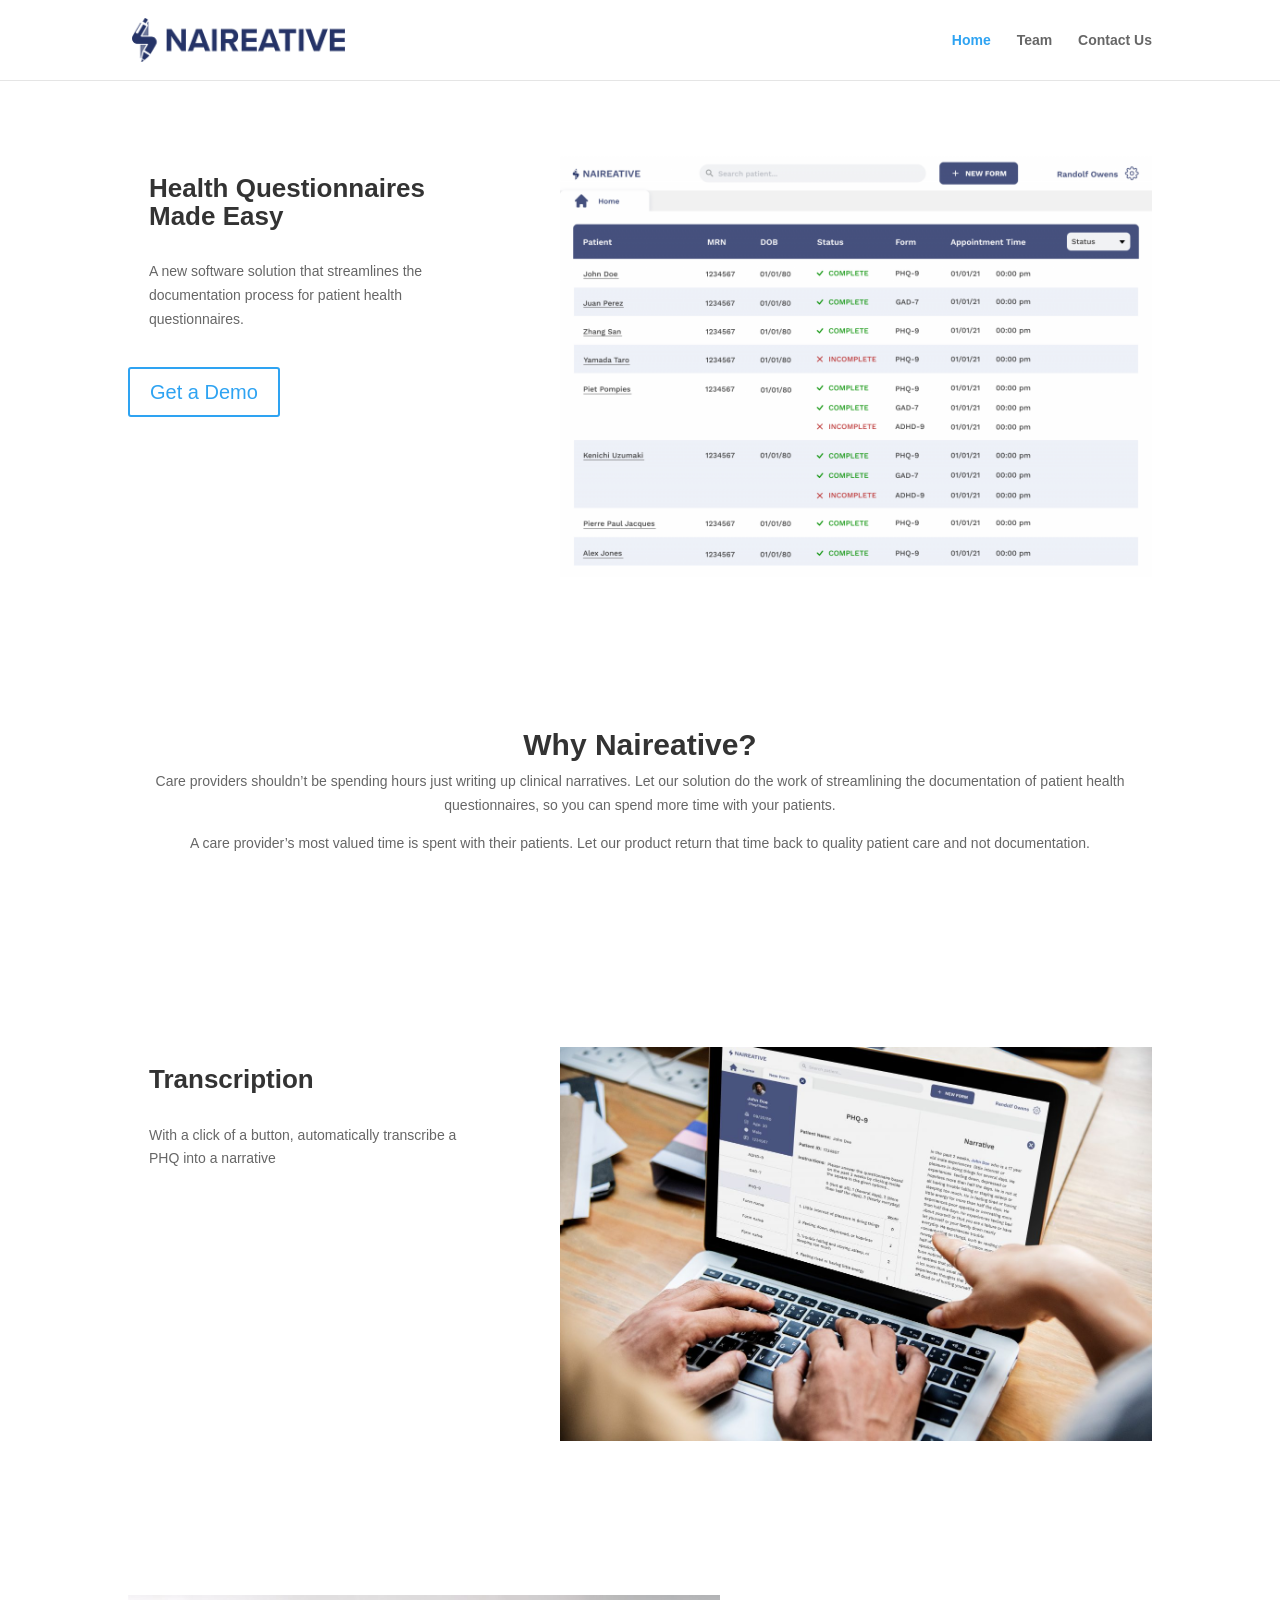
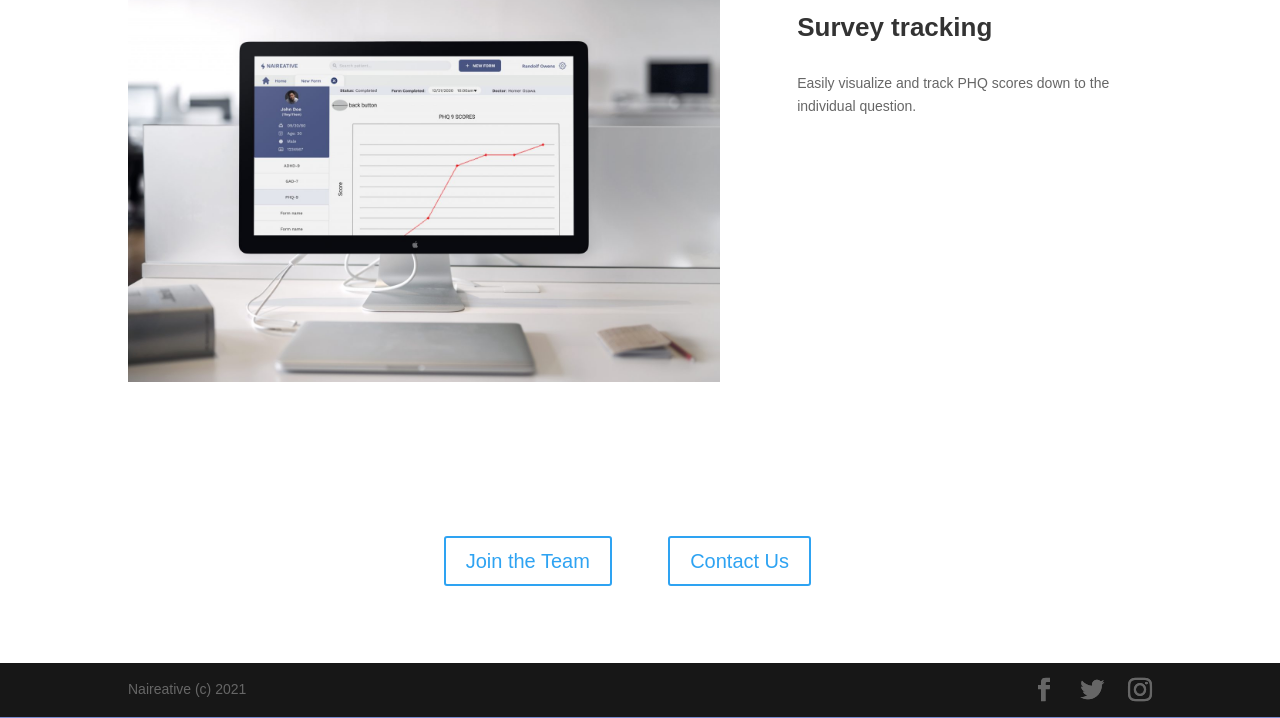
==== index.html @ 1a4b3211 "Font" ====
<!DOCTYPE html>
<html lang="en-US">
<head>
	<meta charset="UTF-8">
<meta http-equiv="X-UA-Compatible" content="IE=edge">
	<link rel="pingback" href="https://naireative.github.io/xmlrpc.php">

	<script type="text/javascript">
		document.documentElement.className = 'js';
	</script>

	<script>var et_site_url='https://naireative.github.io';var et_post_id='44';function et_core_page_resource_fallback(a,b){"undefined"===typeof b&&(b=a.sheet.cssRules&&0===a.sheet.cssRules.length);b&&(a.onerror=null,a.onload=null,a.href?a.href=et_site_url+"/?et_core_page_resource="+a.id+et_post_id:a.src&&(a.src=et_site_url+"/?et_core_page_resource="+a.id+et_post_id))}
</script><title>Naireative |</title>
<style id="et-divi-userfonts">@font-face { font-family: "Work Sans Bold"; font-display: swap;  src: url("https://naireative.github.io/wp-content/uploads/et-fonts/WorkSans-Bold.ttf") format("truetype"); }@font-face { font-family: "Work Sans Regular"; font-display: swap;  src: url("https://naireative.github.io/wp-content/uploads/et-fonts/WorkSans-Regular.ttf") format("truetype"); }@font-face { font-family: "Work Sans Semibold"; font-display: swap;  src: url("https://naireative.github.io/wp-content/uploads/et-fonts/WorkSans-SemiBold.ttf") format("truetype"); }</style>
<meta name="robots" content="max-image-preview:large">
<link rel="dns-prefetch" href="//fonts.googleapis.com">
<link rel="dns-prefetch" href="//s.w.org">
<link rel="alternate" type="application/rss+xml" title="Naireative &raquo; Feed" href="https://naireative.github.io/feed/">
<link rel="alternate" type="application/rss+xml" title="Naireative &raquo; Comments Feed" href="https://naireative.github.io/comments/feed/">
		<script type="text/javascript">
			window._wpemojiSettings = {"baseUrl":"https:\/\/s.w.org\/images\/core\/emoji\/13.0.1\/72x72\/","ext":".png","svgUrl":"https:\/\/s.w.org\/images\/core\/emoji\/13.0.1\/svg\/","svgExt":".svg","source":{"concatemoji":"https:\/\/naireative.github.io\/wp-includes\/js\/wp-emoji-release.min.js?ver=5.7.1"}};
			!function(e,a,t){var n,r,o,i=a.createElement("canvas"),p=i.getContext&&i.getContext("2d");function s(e,t){var a=String.fromCharCode;p.clearRect(0,0,i.width,i.height),p.fillText(a.apply(this,e),0,0);e=i.toDataURL();return p.clearRect(0,0,i.width,i.height),p.fillText(a.apply(this,t),0,0),e===i.toDataURL()}function c(e){var t=a.createElement("script");t.src=e,t.defer=t.type="text/javascript",a.getElementsByTagName("head")[0].appendChild(t)}for(o=Array("flag","emoji"),t.supports={everything:!0,everythingExceptFlag:!0},r=0;r<o.length;r++)t.supports[o[r]]=function(e){if(!p||!p.fillText)return!1;switch(p.textBaseline="top",p.font="600 32px Arial",e){case"flag":return s([127987,65039,8205,9895,65039],[127987,65039,8203,9895,65039])?!1:!s([55356,56826,55356,56819],[55356,56826,8203,55356,56819])&&!s([55356,57332,56128,56423,56128,56418,56128,56421,56128,56430,56128,56423,56128,56447],[55356,57332,8203,56128,56423,8203,56128,56418,8203,56128,56421,8203,56128,56430,8203,56128,56423,8203,56128,56447]);case"emoji":return!s([55357,56424,8205,55356,57212],[55357,56424,8203,55356,57212])}return!1}(o[r]),t.supports.everything=t.supports.everything&&t.supports[o[r]],"flag"!==o[r]&&(t.supports.everythingExceptFlag=t.supports.everythingExceptFlag&&t.supports[o[r]]);t.supports.everythingExceptFlag=t.supports.everythingExceptFlag&&!t.supports.flag,t.DOMReady=!1,t.readyCallback=function(){t.DOMReady=!0},t.supports.everything||(n=function(){t.readyCallback()},a.addEventListener?(a.addEventListener("DOMContentLoaded",n,!1),e.addEventListener("load",n,!1)):(e.attachEvent("onload",n),a.attachEvent("onreadystatechange",function(){"complete"===a.readyState&&t.readyCallback()})),(n=t.source||{}).concatemoji?c(n.concatemoji):n.wpemoji&&n.twemoji&&(c(n.twemoji),c(n.wpemoji)))}(window,document,window._wpemojiSettings);
		</script>
		<meta content="Divi v.4.9.4" name="generator">
<style type="text/css">img.wp-smiley,
img.emoji {
	display: inline !important;
	border: none !important;
	box-shadow: none !important;
	height: 1em !important;
	width: 1em !important;
	margin: 0 .07em !important;
	vertical-align: -0.1em !important;
	background: none !important;
	padding: 0 !important;
}</style>
	<link rel="stylesheet" id="wp-block-library-css" href="https://naireative.github.io/wp-content/plugins/gutenberg/build/block-library/style.css?ver=10.4.1" type="text/css" media="all">
<link rel="stylesheet" id="divi-style-css" href="https://naireative.github.io/wp-content/themes/Divi/style.css?ver=4.9.4" type="text/css" media="all">
<link rel="stylesheet" id="et-builder-googlefonts-cached-css" href="http://fonts.googleapis.com/css?family=Work+Sans:100,200,300,regular,500,600,700,800,900,100italic,200italic,300italic,italic,500italic,600italic,700italic,800italic,900italic&#038;subset=latin,latin-ext&#038;display=swap" type="text/css" media="all">
<link rel="stylesheet" id="dashicons-css" href="https://naireative.github.io/wp-includes/css/dashicons.min.css?ver=5.7.1" type="text/css" media="all">
<script type="text/javascript" src="https://naireative.github.io/wp-includes/js/jquery/jquery.min.js?ver=3.5.1" id="jquery-core-js"></script>
<script type="text/javascript" src="https://naireative.github.io/wp-includes/js/jquery/jquery-migrate.min.js?ver=3.3.2" id="jquery-migrate-js"></script>
<link rel="https://api.w.org/" href="https://naireative.github.io/wp-json/">
<link rel="alternate" type="application/json" href="https://naireative.github.io/wp-json/wp/v2/pages/44">
<link rel="EditURI" type="application/rsd+xml" title="RSD" href="https://naireative.github.io/xmlrpc.php?rsd">
<link rel="wlwmanifest" type="application/wlwmanifest+xml" href="https://naireative.github.io/wp-includes/wlwmanifest.xml"> 
<meta name="generator" content="WordPress 5.7.1">
<link rel="canonical" href="https://naireative.github.io/">
<link rel="shortlink" href="https://naireative.github.io/">
<link rel="alternate" type="application/json+oembed" href="https://naireative.github.io/wp-json/oembed/1.0/embed?url=https%3A%2F%2Fnaireative.github.io%2F">
<link rel="alternate" type="text/xml+oembed" href="https://naireative.github.io/wp-json/oembed/1.0/embed?url=https%3A%2F%2Fnaireative.github.io%2F&#038;format=xml">
<meta name="viewport" content="width=device-width, initial-scale=1.0, maximum-scale=1.0, user-scalable=0">
<link rel="preload" href="https://naireative.github.io/wp-content/themes/Divi/core/admin/fonts/modules.ttf" as="font" crossorigin="anonymous">
<style type="text/css" id="custom-background-css">body.custom-background { background-color: #7b8bcf; }</style>
	<link rel="icon" href="https://naireative.github.io/wp-content/uploads/2021/04/cropped-Naireative-Website-Icon-32x32.png" sizes="32x32">
<link rel="icon" href="https://naireative.github.io/wp-content/uploads/2021/04/cropped-Naireative-Website-Icon-192x192.png" sizes="192x192">
<link rel="apple-touch-icon" href="https://naireative.github.io/wp-content/uploads/2021/04/cropped-Naireative-Website-Icon-180x180.png">
<meta name="msapplication-TileImage" content="https://naireative.github.io/wp-content/uploads/2021/04/cropped-Naireative-Website-Icon-270x270.png">
<link rel="stylesheet" id="et-core-unified-44-cached-inline-styles" href="https://naireative.github.io/wp-content/et-cache/44/et-core-unified-44-1618532295245.min.css" onerror="et_core_page_resource_fallback(this, true)" onload="et_core_page_resource_fallback(this)">
</head>
<body class="home page-template-default page page-id-44 custom-background et_button_no_icon et_pb_button_helper_class et_fixed_nav et_show_nav et_primary_nav_dropdown_animation_fade et_secondary_nav_dropdown_animation_fade et_header_style_left et_pb_footer_columns1 et_cover_background et_pb_gutter et_pb_gutters3 et_pb_pagebuilder_layout et_smooth_scroll et_no_sidebar et_divi_theme et-db et_minified_js et_minified_css">
	<div id="page-container">

	
	
			<header id="main-header" data-height-onload="66">
			<div class="container clearfix et_menu_container">
							<div class="logo_container">
					<span class="logo_helper"></span>
					<a href="https://naireative.github.io/">
						<img src="https://naireative.github.io/wp-content/uploads/2021/04/Naireative-Logo-Website-3.png" alt="Naireative" id="logo" data-height-percentage="36">
					</a>
				</div>
							<div id="et-top-navigation" data-height="66" data-fixed-height="40">
											<nav id="top-menu-nav">
						<ul id="top-menu" class="nav">
<li id="menu-item-23" class="menu-item menu-item-type-custom menu-item-object-custom current-menu-item current_page_item menu-item-home menu-item-23"><a href="https://naireative.github.io/" aria-current="page">Home</a></li>
<li id="menu-item-75" class="menu-item menu-item-type-post_type menu-item-object-page menu-item-75"><a href="https://naireative.github.io/team/">Team</a></li>
<li id="menu-item-26" class="menu-item menu-item-type-post_type menu-item-object-page menu-item-26"><a href="https://naireative.github.io/contact/">Contact Us</a></li>
</ul>						</nav>
					
					
					
					
					<div id="et_mobile_nav_menu">
				<div class="mobile_nav closed">
					<span class="select_page">Select Page</span>
					<span class="mobile_menu_bar mobile_menu_bar_toggle"></span>
				</div>
			</div>				</div> <!-- #et-top-navigation -->
			</div> <!-- .container -->
			<div class="et_search_outer">
				<div class="container et_search_form_container">
					<form role="search" method="get" class="et-search-form" action="https://naireative.github.io/">
					<input type="search" class="et-search-field" placeholder="Search &hellip;" value="" name="s" title="Search for:">					</form>
					<span class="et_close_search_field"></span>
				</div>
			</div>
		</header> <!-- #main-header -->
			<div id="et-main-area">
	
<div id="main-content">


			
				<article id="post-44" class="post-44 page type-page status-publish hentry">

				
					<div class="entry-content">
					<div id="et-boc" class="et-boc">
			
		<div class="et-l et-l--post">
			<div class="et_builder_inner_content et_pb_gutters3">
		<div class="et_pb_section et_pb_section_0 et_section_regular section_has_divider et_pb_top_divider">
				<div class="et_pb_top_inside_divider et-no-transition"></div>
				
				
				
					<div class="et_pb_row et_pb_row_0 et_pb_equal_columns">
				<div class="et_pb_column et_pb_column_2_5 et_pb_column_0  et_pb_css_mix_blend_mode_passthrough">
				
				
				<div class="et_pb_module et_pb_text et_pb_text_0  et_pb_text_align_left et_pb_bg_layout_light">
				
				
				<div class="et_pb_text_inner">
<div class="wp-block-group alignwide has-background" style="background-color: #ffffff;">
<div class="wp-block-group">
<p><strong style="font-size: 26px; color: #333333;">Health Questionnaires Made Easy</strong><strong style="font-size: 26px; color: #333333;"></strong></p>
<p><strong style="font-size: 26px; color: #333333;"></strong></p>
<p>A new software solution that streamlines the documentation process for patient health questionnaires.</p>
</div>
</div>
<p><!-- /wp:cover --></p>
</div>
			</div> <!-- .et_pb_text --><div class="et_pb_button_module_wrapper et_pb_button_0_wrapper  et_pb_module ">
				<a class="et_pb_button et_pb_button_0 et_pb_bg_layout_light">Get a Demo</a>
			</div>
			</div> <!-- .et_pb_column --><div class="et_pb_column et_pb_column_3_5 et_pb_column_1  et_pb_css_mix_blend_mode_passthrough et-last-child">
				
				
				<div class="et_pb_module et_pb_image et_pb_image_0">
				
				
				<span class="et_pb_image_wrap "><img loading="lazy" src="https://naireative.github.io/wp-content/uploads/2021/04/1.png" alt="" title="1" height="auto" width="auto" srcset="https://naireative.github.io/wp-content/uploads/2021/04/1.png 1440w, https://naireative.github.io/wp-content/uploads/2021/04/1-1280x910.png 1280w, https://naireative.github.io/wp-content/uploads/2021/04/1-980x697.png 980w, https://naireative.github.io/wp-content/uploads/2021/04/1-480x341.png 480w" sizes="(min-width: 0px) and (max-width: 480px) 480px, (min-width: 481px) and (max-width: 980px) 980px, (min-width: 981px) and (max-width: 1280px) 1280px, (min-width: 1281px) 1440px, 100vw" class="wp-image-80"></span>
			</div>
			</div> <!-- .et_pb_column -->
				
				
			</div> <!-- .et_pb_row -->
				
				
			</div> <!-- .et_pb_section --><div class="et_pb_section et_pb_section_1 et_section_regular">
				
				
				
				
					<div class="et_pb_row et_pb_row_1">
				<div class="et_pb_column et_pb_column_4_4 et_pb_column_2  et_pb_css_mix_blend_mode_passthrough et-last-child">
				
				
				<div class="et_pb_module et_pb_text et_pb_text_1  et_pb_text_align_left et_pb_bg_layout_light">
				
				
				<div class="et_pb_text_inner">
<h1 style="text-align: center;"><strong>Why Naireative?</strong></h1>
<p style="text-align: center;">Care providers shouldn’t be spending hours just writing up clinical narratives. Let our solution do the work of streamlining the documentation of patient health questionnaires, so you can spend more time with your patients.</p>
<p style="text-align: center;">A care provider’s most valued time is spent with their patients. Let our product return that time back to quality patient care and not documentation.</p>
<p style="text-align: center;"> </p>
</div>
			</div> <!-- .et_pb_text -->
			</div> <!-- .et_pb_column -->
				
				
			</div> <!-- .et_pb_row -->
				
				
			</div> <!-- .et_pb_section --><div class="et_pb_section et_pb_section_2 et_section_regular section_has_divider et_pb_top_divider">
				<div class="et_pb_top_inside_divider et-no-transition"></div>
				
				
				
					<div class="et_pb_row et_pb_row_2 et_pb_equal_columns">
				<div class="et_pb_column et_pb_column_2_5 et_pb_column_3  et_pb_css_mix_blend_mode_passthrough">
				
				
				<div class="et_pb_module et_pb_text et_pb_text_2  et_pb_text_align_left et_pb_bg_layout_light">
				
				
				<div class="et_pb_text_inner">
<div class="wp-block-group alignwide has-background" style="background-color: #ffffff;">
<div class="wp-block-group">
<p><strong style="font-size: 26px; color: #333333;">Transcription</strong></p>
<p><strong style="font-size: 26px; color: #333333;"></strong></p>
<p><!--(figmeta)eyJmaWxlS2V5IjoiOTFUNTVVUjFoUldjeDVwWFl6SnM1eSIsInBhc3RlSUQiOi0xLCJkYXRhVHlwZSI6InNjZW5lIn0K(/figmeta)--><!--(figma)ZmlnLWtpd2kEAAAATiIAALV7e5gkyVFfZnX3PHZ2996nkxBCCCGEEHC3d7o7CSFUU109XTvdXXVV1TO7h1Crprtmpm57upuuntmdQwghyzKWhRCSELIQssCyEQKDAPGyBQgZA7ZBPC0wTyGEjTHGNrYxxrx+v8x69c4eH/+w37edkZGRkZGREZGRmTVvk904TaODODydxULcdtl1eoMgNP1Q4F/PbdoDq232tuwAVdkPbL9SNxS13WsCrgXOVs/sAKoH4dWODaChgEFgk9eKolWcB8G24w18u+Oa7Lnac0OndXUQtN1+pznoe1u+2WT/tQwcNN0e6+t53bdbvh20gToXWHbPHgDttQeP9W3/KpAbVaRvex0izzedVgvlBavj2L1wsOljdMsMKNtF80aSYjpXAAsSS3M4hFqA8m2zOXB7ioVQlV3fCSmN7E1HsXcYpTHILDSFNmcDoq67o0C5m0xGyeTAPx6Tpuf2Hrd9Fw3Cbap2ctB6vxuNNlCi6Vr9LuQDKC2zt2MGgIwt3+17AGot3+ySrr7puh3b7A1cz/[base64]/q+xbNk1/2+aIRrffCR1tXzWqGprc7Ptsqltuxy1qjQ7HVX1WAtiKgtTioEfTbW7ZqK/pLnl1HVbkd0zyPhe4rXCgeKC20Tb9ZlFTdm37tl6BC/[base64]/PKomExgRdsV+LKrsl4ZmCMTKW1wDLVBOotcGwOdI9GVlHUK8FiPr0Wm+PkYIIOBTMBL3dUUJZuP8xAQxNb0QzD5/PDVNRqy8KbDdP33V1lQpxETVftx/pOBzETbghkPTOTAZc702Du3gUqE+7yNKFsXYRhJdqmvWOTh8yHNjan03EcTdxZnKu/3u9p88dE0C1AhAAsg/[base64]/MpvPFzcZaw16AcIhMILNIkSN2naYaX+aItp0ruhOdTo8XW/NkpJnUtf1WFFsKaGhzrpV9vGixiOcTNIHK8ZQpIr6pOCfVsh0vpn6cJk+CdaEiJY7STCGHLCDY/+k4DuJsUlC9H7hZ9AhtkyssLViHXmukLEhQehajbS20u57rmypdqedsoKVFXKjoTBAGKPMQiqGj4TW9PoWwbYSvx6E2JYHE7oHdWMGaWtklyM+oTetKE1nTYwgxz2gbT0lbaLpm9kPmNJgFul8+ThfJ/imqT9nTMy17AJfVOVVNdQu01lUkAhI5VOA8bg9CF86v5r2EgJFgUZyuh2QENbaAhhFxAkOHv2sNNnK9wE9sH+syYDqLuuz7SivcC1DWrI6rco26w6lHFRbn3d4A1q/IhNkCm0HodG2EQNRl10U+PFDzNDSsG2ro1ebuDbiuG7Ahkayhayp/WQGVh3nREPPoudb0TXrPOtq27at5t3Oo7rg689oI59EkTUoZn4HQjHQnHCCSIUhn27xoOgEsaMcGKFtImlEayN6QPbd8t8h4ahVUHtHqFZyOXY0KpgheK14/[base64]/IAP8YefmoRfup6x0PnG6jJU/wYPlCgLhHX8VM7xE9dcQoW0xk6DAmLHSFnU+1lIDC60WKe3BBy5ej++1GXR/c/[base64]/lmtny2b7e7Kn4cK7X71KkDZzyTJTnsQlxSheaurzY1uVtOEmwvN00Vd54h6XLO31LlXcFun63v6POoffQMVHeG+yq65OnWcEuy/uwOMQ/3bK6lPsZgd7cP63tqAuSZ2Z77Ke7fo/yPYtKQfkZ2HK4lM9uhuqA8pmtjsl5PKe75XPP/KwAtobyuUhEOf5nt5BQoXxeW5ef09bjPj/U9c99TJcv8HT5eUyuUb6w09pk/fNdT5Vf4Ieq/EJP97/f2+5RTw90ED5QXkJJOR/0ww7rD6Fk/UXmpr+D8mFzc4f1R1BS7kd3NJ8X70AglC/Z7Oxyfb4IJeleipJ0X2xutzmPl1mX1aHhS6yWcoSXW56qm1bfJ90mdl/WLQQ3ls2W5m+3cLpE2UJ5CeUWygdRtjEsx3NQkv/ltp4PRtuiPJ22e5l2g6RK5UM9B3s7Svey98ijKL3L3qPk89hl78X3o/Qve/c/hDLoXO6yX9hxLdL3sdFwXXa6dpMH8F2UlONKd7tL/NVeR+U6j/f62yHKL0WCQrlegTJA+WU7UDjKV3pBSPwAJfGv8rd91iPfa7Pc8/ubXPdhgCQN5SjUcsRhT6XF+1gmrt/BDq4mUB7u6PZkR8/7iZ1tZS/XdvzQRzlGeQnlURAg8goxQcn6FOWDKGcoH0L55ShfhHKO8mGUKcpHUC5QUk/HKF+M8iQIELOFuI6S/G6gJL9TlOT3JEry+wqU5PdqlOT3lSjJ7zUoye+rUJLfa2UQXCLDr5bWjpLwdQTI8u8RIM/XEyDTv0+AXN9AgGz/AQHy/RoCZPwPCZDzGwEoUf8RAXJ+EwFy/loC5PxmAuT8dQTI+S0EyPnrCZDzWwmQ89sIkPPbASiZv4EAOb+DADl/IwFyficBcv7HBMj5XQTI+ZsIkPO7CZDzNxMg5/cAeJCc/wkBcn4vAXL+FgLk/K0EyPmfEiDn9xEg539GgJz/OQFy/jYC5Px+AA+R87cTIOcPECDn7yBAzt9JgJz/BQFy/i4C5PzdBMj5gwTI+XsIkPP3AngROX8fAXL+EAFy/n4C5PwDBMj5BwmQ8w8RIOcfJkDO/5IAOf8rAuT8YQAPk/OPECDnHyVAzj9GgJw/QoCcf5wAOX+UADn/awLk/BMEyPnfECDnnwTwCDn/FAFy/mkC5PxvCZDzvyNAzv+eADn/DAFy/lkC5PwxAuT8cwTI+ecBPErOv0CAnH+RADn/EgFy/mUC5PwfCJDzxwmQ868QIOdfJUDO/5EAOf8aABWifp0AOf8GAXL+TQLk/FsEyPm3CZDzJwiQ8+8QIOdPEiDn3yVAzp+SN981ILVaYLsWl4TMUyyDOWU3ms2Y5Ehjfz49Ylq2mOLX2BxP94SUe6eLOBU1qS85hFHDHf8h6xNmZMi/RtEiUrSryL6SMc6MFpNGc/QETr9Cri04NtK59DAaTa+nAI3D5OAQR+pDpHdIGEfxIkrGgOoxRE6ZSyBxPMGRO8YlBeCVRXykLq900+pJsodT35Dwmrqo1cNmTzfCOPd3O+QQidE8wtzWxfrenDwnGBm1c0oYYdyh9Hy7kEMqAtmzMWUiuWCeXTtJ0mQPSZUUdRTZ/fpF0UiRcKfiFXIFvCfp/[base64]/lIkxg+dEYg43UiLkgZxeasQvXmJiGpDJTEUoZnB7tTccZ+1RVMG6ISKDgnElKBgbOl3SzgG7QwmzgqlBszjYPi4ahFkrOgEMmgbMQnGArnjA4YJ56LDmtcpZNnP1O6JlHxwvKqxxSUxrLlKhkBmcE0CkmrQT14/0YB2Yo1VjfT8bxNnwLfpCqRjUjI+vZjhCNce6lCjyImImdIqGR9Tx2N8YJwtf8lHMLp8HxHs/LeyAjQpxI2sFsOoH56IFWjyf7Y94QT0BT5biWpP28KYazi3UttZX370YprEJPtTbMsZqrnB3vjZP0EMw4LqUNp2EcHXVK6TiIcfMgNQd7GE3MxaSpu2DBWRu1aVYnK3c/uA5JofWMmIuFCLwkwrL2b81359LfirO6egkqC5J30az1wxzcWO0Fd1MShFe1F+zvp/EChl2bR6PkmBtHvdwUGiiKTWElnc3jaASK1ZC7gvJNZ7I/hR0pvh0hR8faEEFkeAjvUzY045NkmL9I5JdSPLWoxxFp4RypTtaGwuGeivcZqNd0Rz/fJWDtWWfL2h2oTEXeNAiCGytIT2GfmcdCakzRGUHvyX6CKAEDRS/N8/3Y+VzoChHXy8JNSAZ48YUk6u5B4LYwv1qUhIsWg7X8grGGyzTMI6esZ9WCuJEhcnq8AfX66sS2mgmwiXh+MGdsdsrLboxSzJp34QPcN+PGATeBuBLMHvvkGQZ6DkVPnEid5iB/XT5LbsKgEENpTYaxV6AVlw9ClSXKyg2nFyFBUTpUVLjRN3dwIaLufATuTrPncRnsqlsYgyU/MVEEeO1Ul6j6dcJG1jNfBEh24IypMNbS4/19XOnBSVXOoAa4X+D6Dyavs8eFqKUnB/[base64]/yUHXFBMAU8UA122zb8o+10mgO3hSdMNuPKEW8R+uMcac6HxZgR3oEnB+bkAIpCgo5QV6kaCZ6s5n4eFWs6unaQHKHv8TyBPHKUpLNxdKpscAOHD11VJgdpvfHxQZLtybWZqkBv6KZPPOhwTU/LU21+PI6OJ8ND3aE+U0jd4QgpPRwBIJxArSbAWpI243GMpBt2VremEJdpQzfiuQGrk69t9gjI0IXCyOJTFq4A1fOI1Ch42JPRjJk15I4zkIkGhAmxceZrg9h6pAf7eRh60RkAfGrssResoUKu/[base64]/[base64]/HNRQlUaR4nOqCE3zpfSR7GS/J55f1nTzK2jbPbg27lo+N4d105epyXIre70UL8gruu2VsTqPpLhplp+XwbplgPg7Qm6gPoeCTYkXihfehNKEr9L+HuRJ4w9I+fnLKE0XcWRThaAUPigeFV+wjNFke9i2pzqdS3FPLL+wUtcUQ30/wEngUl/cX1Z1+yjl7oIdclU8kIG6IS7DiJVldZduQmnCfS7QVjw9ihfzU1xEywerCE1zoJcoR5LqoWWUpjuE/2ffIL1MJEVFNz6h6lkEgRdfq9Y1yVihvGjEjAgkR9W6JplwZ0TgV/cQ07yi22apSpaoHbxuiC8vq7p9vs87iC4CcTNJVbhHYE7PIDXxYq4XatpC3JICd6BFVROc6IXfhIRaqXl/UF9XglvAItgpBxab4oZCXsbdIr+HaorTVKelSsoyk32XFE8mqcZ6+raAbMH1KwAVHapXEq8e6csW3cIJ8/z9lVXyHZ0RY/9/DT0mewS3kNZNJx0eqThBjPFVS60Q/8biOEL+WVK8Vl1vZiSY83AeM1jg8qJK9dVVqjZsAV6EaFEleV2VxJ1jjRH0JJ7HKuhgjH0+Hj0ez6doen21qZd9XqA/bdjHI9rZxsy6xCFuJs+2trCFUHTxBN7bKs0I8qkY47a0gvPyfHKClziaHabwYSnfKBH7sksJZnLwxBAPczOc9NX9QIANsUxi31Q2lGajfBHu+bUSARDpTDRmGoHZvjm/UcPurBdRMfm67AqsGUP1yYwjY1XfInnViDQS2+501on3sXplfgBf+volAp/R9CaKt5YUm9PFYnp0Cy5vu5nmVozeXhKVLQmzjBkSQ6QamNw33EwTYvNZJnkHtUUXwwxT2CIiToSdgP71jVLbNuxXX23Bf6E7ZfnvlnikBGm2Kuqq6H0S75UlLsQCiA48rUQ1yyukb5JxVHxa1QM/6Bnnv/IbJw/PmEMldHA0nS54mYdu75XJ5BBmxQeDcaBjMZbrPTk6UAGzbPjWvCGEj5Xob8vRtgovZcP7iwa1dZUN3543cN8o0R/I0RV5WvyoiWKg/YdlkhZN0Ok3o64bc8y3yJSQ0sNHJN5lVXXZ7n5MHuf3lFBDNSi9T+KUiEXJfXAPz7joCU26+qB0BfdlMPAsLH1HtqQBx6gs509IvN9WmspA+VGJB90kXY6R3yVjpTcq1Uxxo0IA+O8GZTDdRyIEqTJWQH8Q6N500p+NsGVnLL4nExMmB/sYKmq0Ch9PwsMSh90AU/g+iTsjGOJhMh5BrGZygtDAy74PVYzLQ8CL5yd4hiJfDPH9ZDTBKqJRqbeNVKJE8WvUDfGDtH8dLbJrxg9IXDOliklxG/GTEpmDihwQC31DkIvLeGwuhw+ToxhpBWz0w1XKboQK/iuP+hGJSt5ScYYflaMYG9ZE1XF+wYIhSUGHj1Su53Tuhp1B/ri8pdFtFqQwvI/KKLsN+WmJx2yoa3nv6qgkaCezjAYsYIKpHigJ1Ow+JPHiPT1RkuRxWTV8p4Q6sgbeayzAOCfAWv1U3laK45SThulAoDMUZnlJ+b0Sr+hqT8hk28Bj+gL21cfqdpakXsXrur5K4Yzwwi5/Bk/KB4h2I3fihi39vVgq5vJnC/z+/lLDxyorGBxOj8ej4AibialeOGmnPydTJhQ6vXg5bkNUtTxYZHkTFvEXdBOEUyl72fCLumFXPa21xC/pqs61Uf9lpQ5EFXUTFuJdf6adDavLq4SP53UVcH4FFpyFY5Jv4K0/SS08teOtP6OLRzuZgjbw7q8VxIUqLqA+JuWvgw3Eh13Og+MZfTkLUwxNJvdLRl4mEL+hxc3SLDgkJ9USv1kySDMOT8Hgt2Tx9Cj+RIrfltfi03CeHBzAg/+3FJ+A/AFdfwuWMAP975QeWTGcVPyBlJ+UJ1O4qH2C2XuHeBqnfn4X1oLL3v5TRMhPafm9OVZ0flrI/3tLaLW8Dp7iU6SM/0k3ZTOuNL1c/OesiYEo6wqx+UXr7+uWbNV9tbbr4r8sYfVmDvQfSJo60zXm1ZsxJoDog5iJieJ18b/qXmoUNXwQj/eR2/5hlpR0oMoUXiH/GwkzzXnYxmF6pzu8gESiR+V/Qso/kvSdDnJDtfSflOK/4+XzzMPiO6T4H9wAbvrjwPPif3KdGTG5qcEzYM3ij0ucjWADzP8qMRAu29t+TWJ9C7zqjaQPx/z/U2LRX+P+RI9OJ888Y13838Iz0BmXzO+R8k9L4wAOnjY58HAfsID04v8tk+N57b1S/plEq0r47MnxUQsHMugdNin+v4QPwzOsZXf681I2CwaOXUDxT+Gm8i/yMHqL99Z3SvGXZVcqsLjA/FUp/ko6t5ACrzUdXlVKyPuUq4j7z1mGhHj6fjkVG9LgGMW6GniZTxeIEA0h947HMKUQKoIp866bqZ5a6k58Eo9Boh71e8fqO2g8XGhOEz0RwxgDVL1/H/ett+htbJYD4IXNb9q+vnHt98qKdHpNPI8BwkvVoKO/y6x1cta4GO+Y6k84RNYnp5EFlxxTvjYqJep4gBnrS1wIBR3/[base64]/hjW0obQeqszDP0BjjrHYk2NnSS+zm0SljuMJidRypwdBzykPym/15khxR1DZSegg64MVW/G1CWvrGu605bmVld/wkhW+q8YXyCkbldMO9OhWhPo0qigsY3odeWnQo/fzNEaJ8NrQvIrlFVIozSO/oFaGy/XsDQmmD3osxS5WDQj1MpAjqXNRUj1cQOgbAR5OF2ks+kiqxrp9WiWwfmqFZ11KGpMdS2j+psYzHKTcUp/zdrqWbdNRM4ZrhkXzggnedGArlM4LLJixDfo0tiD4wa4aYn5NIfhstFT8ToD4bYw6/KMKoyW6+9mxuXbeBkPaEUSZ38VLD303lM7Oc7gGGFlCv9Tg70ej7yT+HpRMc7I2KSMNUD5bIDBXJK0rSmdSS++ftMUMKlRIdwbDESbJQE8vm3Buvk1u4PXeiW2uen6GpSW2+06oa4Yy12349N97nXwwZni8kZMADo/gAC8jTAWiDjpIjqaoZK95WZZGLrsLc8qV6yDveUGjM1IFX1hSng01WPrEyPsABdUi1ypWiDxNRDgLDqAHnA98iZoVDPNhEjFmw1ZqwpZVxaOI0XpKw3wWHQxIb7HGnKB2EQH3mFs78aLCMLAKPNdHufRaDyGLYGkjziHzhBAGPcs/eFUQYzFMbLwVRtmt1F1ROGDWEfZBv1exYc/RVQ+Uu79Z3gaTHOnRWK4Nt3DQCeYj1iV66OYYaeneZ7DssMSlBOnyGLkhp5/7rgp0hOJ975lN8Nx0pAXMNQc0m6Ii0qhOU1maLC625bw3i1cDd1DcfsiJ8nZN6kxeM8dM9TKFU3FWwx557Ci7bca4q6TJT2/3cDrWzTZxTGXhn1PgOkhR8L72GPHMa7H8SycbQ69LCDhWgsHLJgTEZZajbRgZ8i9MbTXSuIxD4E0NKyOpaKnH+tJgEgviA7c0CU0ujmfRqMh5s8RIS3oMFn0HS73fTdMLp+NcR/[base64]/MpoGPBiJ9xryXoXy4wrqaXv5UqXiPYa8r5ns71uHx9yL1yuCwnWkjmF47h/pzzp6aMZKwDPVlqhGr2s4U3FD15xUGT10A7FWhuSemuqqENMIDyEwURhiFZtJwhlD/e0EbjIfHp5iCLk2O4tbp6i5so36BNLkwqJVWy7MAdJmM8LzGsIZq5schlT1vwZLEwAAzVl7mE1l23/Wema2GTPjTM6NMQ6FnMPMXs8icuhVUX0lpYxDqDGKkU52GGOERL0iqXilKKSSyszeGIfKqUlKKp2FIoRKXlff73evtcfq+vzzXtf7x9d15f7Zv+dwn577uZ/FsmylVUKCpZStEqzEHmOGjh89PC9fhaykR5VSyaqKqqaUpWScaqQS7MR+OSOGp7e9MCKVAv+JqGxxQnXidpGdO3bE/+cPE7iQLQtlcKE+efnDx+bl5KZfn5f7YHr3nLz7c8apkPrPl51tQcFXkn5O5toWlExLvGVU/sj0nPShuaOG3pM+5i7AIePz88fktUzPGZ8/ZnRO/qihObnYNX9sTt64oWNHDRmOIf16908flZc/BjAvZ+xYDLp/OOysEFcpZZpSA6cqNdjTrchSnUS9IqVqpalKomPNKUpNqjMZv9YlVU/VVw3shupSlQ7FmqimUNXG7+Q0/4DTLdVMNS9Uao592S1jxt6TfiNUUjcMHzE+N2es4i/8oVX8h8ut/55tCXGDErVVoEZaU3IPDbWnqb2N9KhWRbUSpizIK60whbQK1VXWFDXJFKw7NRcj7sjS+H1jYETdUEeFNQavnfrl2c52oSrbrwvsv43oGOqjQn1gfnwnJB6ISVg80i7pqLIsMIffDTJWaOJ1Q6og+cgcDTJ2aOKASquUpe2pamXDIKNDkSePhZWVAKb+wCCTEJpYv/UgZSWC2ftQkEkMRUq3N/LmnF4dZEL+nBCYlR8GmQqhyA3vNFRWBRj7hh1kkkITqw3oQnsK1R1Vg0yyb08ITMO/aV3RXy0JzJ+dg0xKKLL32gzqVqgybgwyqb5uyWAiQ4NMWijSoX17ZVUE8/mjQaZSaOKCvCe91bbNCTKV/dUSwWQsCTJVyr1TqNoVB5mq/pwUMLN3BJlqoUjTUDdlpYJ56UiQqR6K5B3KZkynqaU6yNTwY0qmSWqQqekzyWDa1woytXxL08DMzwwyl/h5UAnMuPZBprYfhQQwH3cJMnV8exLteK7Hmbq+D1KRiSo1yNQrt6dATZoSZOqXa12gTuwJMg18rSsjq5IaB5mGocji44eowVQ1PRJkLvU1sMEkvRlk0v19LDBdvwgyjXxLmb0bTweZDD/fGO1wzSDT2N+HeZ3bJshk+nlNprYbZJr4TBUws/oGmaahSPO2SfR1oaoxLMg0831tg5k0Lsg09+2pCmZRUZC5LDSxdPsST+tZC4PM5b7WaWBK3goyLfw8qAYm/+Mg0zIU+XVPGr1TqLYcDTKtfO9URYaU6SBzha+BBWZRWpBp7fs6Bcy/qweZNv5ZqA7m79FuG4rMym1G70xT3/3N1+187ySCqdIlyLT3LeWc2j2DTAd/Tg3km1eH40zHUORo/87Kqok8eL9GkLkyFPl89wRl1QLT+7Yg0ykU+fJshPtMVbWXBpnO/[base64]/urP5THPX7rnulAeuGzLHVJg8z7EnxL428ovdooIr4JL9V7jjRs517PFPDfB+2b0z1wMfZWS7WE/Zm7Y38kDKPu3uyfjC2Euv/s30XFfdteeUnvFAg4E/GKE2n1nuqRHXR22Ccs3aJpnxT9V29fRa+x2Cf129zkleWd/V1KtJqJFL+fzxZt4P1IojXj3Zzpvy3j86uVyDUqfsayzg1i4djIzYseRqwymUsgYBF+UI2YVTuC3XoFTWT03bUj3X9oGyP7g/5kCWg3LKRZ+orL6dPpC/2ATJK7809tAqAy6Ab65PM5rgkv27nVFzR5vD51Y4uvNjk827DQsddAAi9Wu9lghol7TSLHzmGUe/9f4683CN1c4vj2wwOQfLHPvXPbvMZbdXdvQ1qaXmqsHDw/9e8boZU01n603blxgYUrJr5yyROmPNWAE5B/uZl57tka0X121tnu4+M7zhhbpm0t1hRyPO5odlzzpfZYbM26fOOzaB6Iy/hcuB2EWqHKAYu2JXg4GZHhCKthOo8wiq7yfPYb2/zfIcVg4WPrPf6BXb/mE+W3rCoOSB+dPoaT/PNYOesF06gFLXXP2egK4dvzJX3oER95ScNlvTTyCAlrvhhc+Nfv54BffdhlsR2gpuyr6lxibAvsp+6MiPVMcDSByjCSy10Xz30F5z3ZAyowc9UWpe6/UtJr8skvklYEy1AqTCZwYhyTHhrz80WWt7m9GHio2m8q+PXW4oa64uMmINdvEMheSrak2CsqjUVYOXGU3AcM0pfcuMG/mR0SPuekk2uc+ZIVIPz75TwJV3ZEHRT6hGTbDbzT9rJ8BBa4wNfRyuo+EZZ9P2byWjOrQ/ZTRCKx5CZEXqB4+8JODFe6PmtmHnjC77/WNTudWvZtGWb8yN73xl9CM1fjErtu0wlKPmrjI2wYmXtznCZH7xoLNoi3IpcVYSBdznVHTtFkUOYpzsYstsDdXcqwYfLP589+8w82CxbnPgBwGm4j6DoxXWd67/AMsfC+9YstVwrj7a/x1Tr/WBMNMcORvWdABTdFbuCJGaDiBAlYJcmi3HGyDM87JrZ19HU5mbvl/mUCIHjPzAaVlr33foR/109xTYPwVRu9707fSYsek3pLkHGBFlLcirhoOWaDTB1I3bnTS7hcEJcsSdc0rHOzw9lPqb6x8X0LXj84jNPEe/+dxrcOcb2HS9+fSBI47Ed9zIqlhwq3nxXsfbp+e6cQYFcLw5ff4mo6fM645trjHcBje/[base64]/[base64]/lx4Y4trxvdSRYH69fSoqgEVYvAd34mQcND+WgaV/p26s6NLhlDRTfqARHCEx4hQGjWtIFLkojeculBISAsZIRmDKfz/OYhUrosZ1KKDqgC6ozJjMvL5oonOEKMAp51fcByOeEamrF2wU0LLoU29Ej5lHZQqlrEHARTlCduEUbss1KNUvyDzWe/rdJmA07Om1br0AQOHLG65fSA8IhUOEvscHYKQV4xgP4FZw5dI+8XJTl7EeN7Ktq/dk3IYsCrvITZEoxC8K4MWx4YUsV0+6u8RMr9XFHVNtMzx7pWuzEO9Y0sTlbYJjfJn7UcazIlHLCgXAB7h8Mtlf3Wq+PNvQpURVduPqe5YRqNNIrVsqrZJY6/DXTwjgAigDYSl9uA7Q07SEXOvYLBeY5+UvpAfK87ccDK3ymZHjiY9RPJEoT38YjXZU4s4QUCKmuwQ8f/yQlyGre1m8mFD7k10J0E9Nq7q4P3BjV/VymYBpt/lMkpfLuEhcJuas3EPYDZm6a+dOsSJulrLYuUIJR6ODE5Cy73seGUcKHvpKJNVZ2IXlCbAKmqMfEKltRl9++4dMJjh2hUjcqoUCuna8w3yViRG0N81+FSq2RSc20fuB90O91oPM2Ru/5yVTKNvG9ZAei6WJ6un4BcqyhtwJa5aM0+f3hlmjWbw0XY/rxKHcmt7G2ARwvmszMOWAvTGyoqV587njzq97rpWQ4cobI5u2KHpapKY7CW4bVmyueOM5RxyGQu8waMxQDaUNfUzJ2moTyDZoIBGGC0DZr489TErZ//P9Qd7UjmbrhQIa7vzYJtoV1nQOQEncYjGfeYNpXgJBuvHc8myhLvrEyz2lX7ynJB/t1Z8XEogRovz/1WLyqErwGWfKZm2nX6T2qyMwH7UdQTjjSLwIqhd0NRyhkcuIQhGLLVcMyw/ovErYKGH/qJ4QuxQtyqkoex+UlZiNGDE/ojoLfRQWiY4+dM6BilHd7/[base64]/tbezgJR93V15wyyuez1K7wlU2ptlJ73s3kF4fG41lDDV2ATYUuE53PsCmBB7wWgCZsyMbl3daT/jrdDv8U6sUbiILxepF21JFzC0Sm23/+P7jMZz0OWz8PC5ZCiw3qD+J4jNlDwv6CoSvG3YQkJ6QPYj4H4sUbIfb3Eu32DgiyJ1NP8pAXysip9ndBssw5mu/+dFlLX2oun6G9KVxwnQte9c/xjrYxSX+3h0tekxduof3G9iOOUtcHPdHmPVosTLfKkAvGGdaT/3j/EqC2PjGDIzC+1qzOYPUC+qUdSQrzqGQumgn4pJxfvuoRoxsCKRaik4ljViP5Zl4G5LiMlrAyU/yjqHBaMoRCMJsuyJbkdJPnwuecp7/w7P/pqmuDZrYeVW7YzNxx/f5vaq+gtxysLGrpPwKe127bip6gPYHXdC3BsuP5l441ggOUk+DTCJ6EZKJNFrAth4o3F19ZdnYwiBhbfXFm8un3dSnT7f/bZ0Dz81fR21+IDRf0ZekXceXyyUOvHm2QJGH3oYp/8To+FSU9xnJ26nnri23vVCyHcjJR9lFwnhZziGy7fNlPONct9XABsqhDKseQmgyOB66YBX2NeOzauRdmpcw3JPgkFVXeNI/iDy+IwzW2T5ZUJNGHCWIPlQQsnp8gPLD68DxNlo5vmgJ65C9F7GybjG2GW/34iUHeZtxwrAryVUl/Ueb5Hn0CvNddj3yA9sGtC3OfSKPr/iJK7EEzgvmV7hQKZhdZsPXpF4NazyAFpSft1Cyf4Wex+SFzQdafM5zfe91Bj+wlciW0T4epHhcC5GiZp4iwCkrxf8hc/UgRHb0UDWMY2/QDQI+LjDhzYo9aLBw7kzKtCzZu+1Q/gEYXhelzihsO9lxso1y2aWxqAm90ATexKxrun9gNYUVf4TjNTsV+jmxiX0DqWah8hueGGh/AXtba4ANtwSWR4DRpYtOdT+T5p2HhNpyXC5iP+GVlkgUrNuEFB9jDZ69vxfzIi7fkSKnpNPE6izCS6/bVHywSU/8DJsMDABT+DJXq1mpCfP0zg3I43N5yeBPK55a6GmsAly9LnI3dhmvLT5lNDwLQ9AXX5N4K0jKcOujkmN7tZ2mYMYesYg3R2eNWRnWPN2p4fiLlOWqThfIkpPCGDPy5KMZ3JdNLTr+ckOd/0CY/O9TKCZeeyeGPjEm3cbeWJzbnwxVYS22s8CV0M3AYfPHYHjMlx87rPcR++uj4+xSfBPFRf1rwra3kSXMs3+2cgPT3ffgWlJ+NS51siUeq2fw0VxBK0JXMpF/1l7quQapc0GohzgzCsbTQOC7AMqYHMwgbJYrFhrcNGWCfix7DuxVj5XMIqUogsBleOIUXPTXJkyp7QmArdcpOxYDrgYirG3PJ/M/JGbCouSZOzl21LcciDUjG7pFwBUVkJBeoC5J9PLARjPLkgPyHRSBGomPuJlrU3CI6JXDNf8H3ju9YrtvfY7JPqVMXwW2InDmRljHUaORJHCq/H+WxLlqx4HrQSfaKfIHuypUbUczZYm3ucgcwxupJnO7Pl5fChh7+XeD8wM9k18aUsq/+vqWtB+AK9KF7f9E+hOWqAZ2SASvflxASh8rozo/W1dfB6vhT4mE/7GGg/XuMLlopSyCwFTlU9AqdH1WjdweZUxNOinHJzPc7ChYD0zRGyJ5n+MJ+StUV40qERRzVYduRtFEwlif1TeULi3o9SDUhYlwL99uCjAUZvb4kDE0E83Q5q2iT15rL6LF0tMV25VTbwc97ayaN7R/vgngakbZwigA0bcFXI1OjGE5zC0oIQ1BK+evAFxHYCaWJGfKmYYdgFcgxKdwGkBVE1G8CM/p1DKGh44zNvGlV04hdtyDUp1jbJgJuPJly++OxCwngAomy08pLJRer1+Ae0k88q1+dZjicHDeT/HYOb/Ag==(/figma)--><span>With a click of a button, automatically transcribe a PHQ into a narrative</span></p>
</div>
</div>
<p><!-- /wp:cover --></p>
</div>
			</div> <!-- .et_pb_text -->
			</div> <!-- .et_pb_column --><div class="et_pb_column et_pb_column_3_5 et_pb_column_4  et_pb_css_mix_blend_mode_passthrough et-last-child">
				
				
				<div class="et_pb_module et_pb_image et_pb_image_1">
				
				
				<span class="et_pb_image_wrap "><img loading="lazy" src="https://naireative.github.io/wp-content/uploads/2021/04/2.1-scaled.jpg" alt="" title="2.1" height="auto" width="auto" srcset="https://naireative.github.io/wp-content/uploads/2021/04/2.1-scaled.jpg 2560w, https://naireative.github.io/wp-content/uploads/2021/04/2.1-1280x853.jpg 1280w, https://naireative.github.io/wp-content/uploads/2021/04/2.1-980x653.jpg 980w, https://naireative.github.io/wp-content/uploads/2021/04/2.1-480x320.jpg 480w" sizes="(min-width: 0px) and (max-width: 480px) 480px, (min-width: 481px) and (max-width: 980px) 980px, (min-width: 981px) and (max-width: 1280px) 1280px, (min-width: 1281px) 2560px, 100vw" class="wp-image-82"></span>
			</div>
			</div> <!-- .et_pb_column -->
				
				
			</div> <!-- .et_pb_row -->
				
				
			</div> <!-- .et_pb_section --><div class="et_pb_section et_pb_section_3 et_section_regular section_has_divider et_pb_top_divider">
				<div class="et_pb_top_inside_divider et-no-transition"></div>
				
				
				
					<div class="et_pb_row et_pb_row_3 et_pb_equal_columns">
				<div class="et_pb_column et_pb_column_3_5 et_pb_column_5  et_pb_css_mix_blend_mode_passthrough">
				
				
				<div class="et_pb_module et_pb_image et_pb_image_2">
				
				
				<span class="et_pb_image_wrap "><img loading="lazy" src="https://naireative.github.io/wp-content/uploads/2021/04/3.1-scaled.jpg" alt="" title="3.1" height="auto" width="auto" srcset="https://naireative.github.io/wp-content/uploads/2021/04/3.1-scaled.jpg 2560w, https://naireative.github.io/wp-content/uploads/2021/04/3.1-300x197.jpg 300w, https://naireative.github.io/wp-content/uploads/2021/04/3.1-1024x671.jpg 1024w, https://naireative.github.io/wp-content/uploads/2021/04/3.1-768x503.jpg 768w, https://naireative.github.io/wp-content/uploads/2021/04/3.1-1536x1006.jpg 1536w, https://naireative.github.io/wp-content/uploads/2021/04/3.1-2048x1342.jpg 2048w" sizes="(max-width: 2560px) 100vw, 2560px" class="wp-image-84"></span>
			</div>
			</div> <!-- .et_pb_column --><div class="et_pb_column et_pb_column_2_5 et_pb_column_6  et_pb_css_mix_blend_mode_passthrough et-last-child">
				
				
				<div class="et_pb_module et_pb_text et_pb_text_3  et_pb_text_align_left et_pb_bg_layout_light">
				
				
				<div class="et_pb_text_inner">
<div class="wp-block-group alignwide has-background" style="background-color: #ffffff;">
<div class="wp-block-group">
<p><strong style="font-size: 26px; color: #333333;">Survey tracking</strong></p>
<p><strong style="font-size: 26px; color: #333333;"></strong></p>
<p><!--(figmeta)eyJmaWxlS2V5IjoiOTFUNTVVUjFoUldjeDVwWFl6SnM1eSIsInBhc3RlSUQiOi0xLCJkYXRhVHlwZSI6InNjZW5lIn0K(/figmeta)--><!--(figma)ZmlnLWtpd2kEAAAATiIAALV7e5gkyVFfZnX3PHZ2996nkxBCCCGEEHC3d7o7CSFUU109XTvdXXVV1TO7h1Crprtmpm57upuuntmdQwghyzKWhRCSELIQssCyEQKDAPGyBQgZA7ZBPC0wTyGEjTHGNrYxxrx+v8x69c4eH/+w37edkZGRkZGREZGRmTVvk904TaODODydxULcdtl1eoMgNP1Q4F/PbdoDq232tuwAVdkPbL9SNxS13WsCrgXOVs/sAKoH4dWODaChgEFgk9eKolWcB8G24w18u+Oa7Lnac0OndXUQtN1+pznoe1u+2WT/tQwcNN0e6+t53bdbvh20gToXWHbPHgDttQeP9W3/KpAbVaRvex0izzedVgvlBavj2L1wsOljdMsMKNtF80aSYjpXAAsSS3M4hFqA8m2zOXB7ioVQlV3fCSmN7E1HsXcYpTHILDSFNmcDoq67o0C5m0xGyeTAPx6Tpuf2Hrd9Fw3Cbap2ctB6vxuNNlCi6Vr9LuQDKC2zt2MGgIwt3+17AGot3+ySrr7puh3b7A1cz/[base64]/q+xbNk1/2+aIRrffCR1tXzWqGprc7Ptsqltuxy1qjQ7HVX1WAtiKgtTioEfTbW7ZqK/pLnl1HVbkd0zyPhe4rXCgeKC20Tb9ZlFTdm37tl6BC/[base64]/PKomExgRdsV+LKrsl4ZmCMTKW1wDLVBOotcGwOdI9GVlHUK8FiPr0Wm+PkYIIOBTMBL3dUUJZuP8xAQxNb0QzD5/PDVNRqy8KbDdP33V1lQpxETVftx/pOBzETbghkPTOTAZc702Du3gUqE+7yNKFsXYRhJdqmvWOTh8yHNjan03EcTdxZnKu/3u9p88dE0C1AhAAsg/[base64]/MpvPFzcZaw16AcIhMILNIkSN2naYaX+aItp0ruhOdTo8XW/NkpJnUtf1WFFsKaGhzrpV9vGixiOcTNIHK8ZQpIr6pOCfVsh0vpn6cJk+CdaEiJY7STCGHLCDY/+k4DuJsUlC9H7hZ9AhtkyssLViHXmukLEhQehajbS20u57rmypdqedsoKVFXKjoTBAGKPMQiqGj4TW9PoWwbYSvx6E2JYHE7oHdWMGaWtklyM+oTetKE1nTYwgxz2gbT0lbaLpm9kPmNJgFul8+ThfJ/imqT9nTMy17AJfVOVVNdQu01lUkAhI5VOA8bg9CF86v5r2EgJFgUZyuh2QENbaAhhFxAkOHv2sNNnK9wE9sH+syYDqLuuz7SivcC1DWrI6rco26w6lHFRbn3d4A1q/IhNkCm0HodG2EQNRl10U+PFDzNDSsG2ro1ebuDbiuG7Ahkayhayp/WQGVh3nREPPoudb0TXrPOtq27at5t3Oo7rg689oI59EkTUoZn4HQjHQnHCCSIUhn27xoOgEsaMcGKFtImlEayN6QPbd8t8h4ahVUHtHqFZyOXY0KpgheK14/[base64]/IAP8YefmoRfup6x0PnG6jJU/wYPlCgLhHX8VM7xE9dcQoW0xk6DAmLHSFnU+1lIDC60WKe3BBy5ej++1GXR/c/[base64]/lmtny2b7e7Kn4cK7X71KkDZzyTJTnsQlxSheaurzY1uVtOEmwvN00Vd54h6XLO31LlXcFun63v6POoffQMVHeG+yq65OnWcEuy/uwOMQ/3bK6lPsZgd7cP63tqAuSZ2Z77Ke7fo/yPYtKQfkZ2HK4lM9uhuqA8pmtjsl5PKe75XPP/KwAtobyuUhEOf5nt5BQoXxeW5ef09bjPj/U9c99TJcv8HT5eUyuUb6w09pk/fNdT5Vf4Ieq/EJP97/f2+5RTw90ED5QXkJJOR/0ww7rD6Fk/UXmpr+D8mFzc4f1R1BS7kd3NJ8X70AglC/Z7Oxyfb4IJeleipJ0X2xutzmPl1mX1aHhS6yWcoSXW56qm1bfJ90mdl/WLQQ3ls2W5m+3cLpE2UJ5CeUWygdRtjEsx3NQkv/ltp4PRtuiPJ22e5l2g6RK5UM9B3s7Svey98ijKL3L3qPk89hl78X3o/Qve/c/hDLoXO6yX9hxLdL3sdFwXXa6dpMH8F2UlONKd7tL/NVeR+U6j/f62yHKL0WCQrlegTJA+WU7UDjKV3pBSPwAJfGv8rd91iPfa7Pc8/ubXPdhgCQN5SjUcsRhT6XF+1gmrt/BDq4mUB7u6PZkR8/7iZ1tZS/XdvzQRzlGeQnlURAg8goxQcn6FOWDKGcoH0L55ShfhHKO8mGUKcpHUC5QUk/HKF+M8iQIELOFuI6S/G6gJL9TlOT3JEry+wqU5PdqlOT3lSjJ7zUoye+rUJLfa2UQXCLDr5bWjpLwdQTI8u8RIM/XEyDTv0+AXN9AgGz/AQHy/RoCZPwPCZDzGwEoUf8RAXJ+EwFy/loC5PxmAuT8dQTI+S0EyPnrCZDzWwmQ89sIkPPbASiZv4EAOb+DADl/IwFyficBcv7HBMj5XQTI+ZsIkPO7CZDzNxMg5/cAeJCc/wkBcn4vAXL+FgLk/K0EyPmfEiDn9xEg539GgJz/OQFy/jYC5Px+AA+R87cTIOcPECDn7yBAzt9JgJz/BQFy/i4C5PzdBMj5gwTI+XsIkPP3AngROX8fAXL+EAFy/n4C5PwDBMj5BwmQ8w8RIOcfJkDO/5IAOf8rAuT8YQAPk/OPECDnHyVAzj9GgJw/QoCcf5wAOX+UADn/awLk/BMEyPnfECDnnwTwCDn/FAFy/mkC5PxvCZDzvyNAzv+eADn/DAFy/lkC5PwxAuT8cwTI+ecBPErOv0CAnH+RADn/EgFy/mUC5PwfCJDzxwmQ868QIOdfJUDO/5EAOf8aABWifp0AOf8GAXL+TQLk/FsEyPm3CZDzJwiQ8+8QIOdPEiDn3yVAzp+SN981ILVaYLsWl4TMUyyDOWU3ms2Y5Ehjfz49Ylq2mOLX2BxP94SUe6eLOBU1qS85hFHDHf8h6xNmZMi/RtEiUrSryL6SMc6MFpNGc/QETr9Cri04NtK59DAaTa+nAI3D5OAQR+pDpHdIGEfxIkrGgOoxRE6ZSyBxPMGRO8YlBeCVRXykLq900+pJsodT35Dwmrqo1cNmTzfCOPd3O+QQidE8wtzWxfrenDwnGBm1c0oYYdyh9Hy7kEMqAtmzMWUiuWCeXTtJ0mQPSZUUdRTZ/fpF0UiRcKfiFXIFvCfp/[base64]/lIkxg+dEYg43UiLkgZxeasQvXmJiGpDJTEUoZnB7tTccZ+1RVMG6ISKDgnElKBgbOl3SzgG7QwmzgqlBszjYPi4ahFkrOgEMmgbMQnGArnjA4YJ56LDmtcpZNnP1O6JlHxwvKqxxSUxrLlKhkBmcE0CkmrQT14/0YB2Yo1VjfT8bxNnwLfpCqRjUjI+vZjhCNce6lCjyImImdIqGR9Tx2N8YJwtf8lHMLp8HxHs/LeyAjQpxI2sFsOoH56IFWjyf7Y94QT0BT5biWpP28KYazi3UttZX370YprEJPtTbMsZqrnB3vjZP0EMw4LqUNp2EcHXVK6TiIcfMgNQd7GE3MxaSpu2DBWRu1aVYnK3c/uA5JofWMmIuFCLwkwrL2b81359LfirO6egkqC5J30az1wxzcWO0Fd1MShFe1F+zvp/EChl2bR6PkmBtHvdwUGiiKTWElnc3jaASK1ZC7gvJNZ7I/hR0pvh0hR8faEEFkeAjvUzY045NkmL9I5JdSPLWoxxFp4RypTtaGwuGeivcZqNd0Rz/fJWDtWWfL2h2oTEXeNAiCGytIT2GfmcdCakzRGUHvyX6CKAEDRS/N8/3Y+VzoChHXy8JNSAZ48YUk6u5B4LYwv1qUhIsWg7X8grGGyzTMI6esZ9WCuJEhcnq8AfX66sS2mgmwiXh+MGdsdsrLboxSzJp34QPcN+PGATeBuBLMHvvkGQZ6DkVPnEid5iB/XT5LbsKgEENpTYaxV6AVlw9ClSXKyg2nFyFBUTpUVLjRN3dwIaLufATuTrPncRnsqlsYgyU/MVEEeO1Ul6j6dcJG1jNfBEh24IypMNbS4/19XOnBSVXOoAa4X+D6Dyavs8eFqKUnB/[base64]/yUHXFBMAU8UA122zb8o+10mgO3hSdMNuPKEW8R+uMcac6HxZgR3oEnB+bkAIpCgo5QV6kaCZ6s5n4eFWs6unaQHKHv8TyBPHKUpLNxdKpscAOHD11VJgdpvfHxQZLtybWZqkBv6KZPPOhwTU/LU21+PI6OJ8ND3aE+U0jd4QgpPRwBIJxArSbAWpI243GMpBt2VremEJdpQzfiuQGrk69t9gjI0IXCyOJTFq4A1fOI1Ch42JPRjJk15I4zkIkGhAmxceZrg9h6pAf7eRh60RkAfGrssResoUKu/[base64]/[base64]/HNRQlUaR4nOqCE3zpfSR7GS/J55f1nTzK2jbPbg27lo+N4d105epyXIre70UL8gruu2VsTqPpLhplp+XwbplgPg7Qm6gPoeCTYkXihfehNKEr9L+HuRJ4w9I+fnLKE0XcWRThaAUPigeFV+wjNFke9i2pzqdS3FPLL+wUtcUQ30/wEngUl/cX1Z1+yjl7oIdclU8kIG6IS7DiJVldZduQmnCfS7QVjw9ihfzU1xEywerCE1zoJcoR5LqoWWUpjuE/2ffIL1MJEVFNz6h6lkEgRdfq9Y1yVihvGjEjAgkR9W6JplwZ0TgV/cQ07yi22apSpaoHbxuiC8vq7p9vs87iC4CcTNJVbhHYE7PIDXxYq4XatpC3JICd6BFVROc6IXfhIRaqXl/UF9XglvAItgpBxab4oZCXsbdIr+HaorTVKelSsoyk32XFE8mqcZ6+raAbMH1KwAVHapXEq8e6csW3cIJ8/z9lVXyHZ0RY/9/DT0mewS3kNZNJx0eqThBjPFVS60Q/8biOEL+WVK8Vl1vZiSY83AeM1jg8qJK9dVVqjZsAV6EaFEleV2VxJ1jjRH0JJ7HKuhgjH0+Hj0ez6doen21qZd9XqA/bdjHI9rZxsy6xCFuJs+2trCFUHTxBN7bKs0I8qkY47a0gvPyfHKClziaHabwYSnfKBH7sksJZnLwxBAPczOc9NX9QIANsUxi31Q2lGajfBHu+bUSARDpTDRmGoHZvjm/UcPurBdRMfm67AqsGUP1yYwjY1XfInnViDQS2+501on3sXplfgBf+volAp/R9CaKt5YUm9PFYnp0Cy5vu5nmVozeXhKVLQmzjBkSQ6QamNw33EwTYvNZJnkHtUUXwwxT2CIiToSdgP71jVLbNuxXX23Bf6E7ZfnvlnikBGm2Kuqq6H0S75UlLsQCiA48rUQ1yyukb5JxVHxa1QM/6Bnnv/IbJw/PmEMldHA0nS54mYdu75XJ5BBmxQeDcaBjMZbrPTk6UAGzbPjWvCGEj5Xob8vRtgovZcP7iwa1dZUN3543cN8o0R/I0RV5WvyoiWKg/YdlkhZN0Ok3o64bc8y3yJSQ0sNHJN5lVXXZ7n5MHuf3lFBDNSi9T+KUiEXJfXAPz7joCU26+qB0BfdlMPAsLH1HtqQBx6gs509IvN9WmspA+VGJB90kXY6R3yVjpTcq1Uxxo0IA+O8GZTDdRyIEqTJWQH8Q6N500p+NsGVnLL4nExMmB/sYKmq0Ch9PwsMSh90AU/g+iTsjGOJhMh5BrGZygtDAy74PVYzLQ8CL5yd4hiJfDPH9ZDTBKqJRqbeNVKJE8WvUDfGDtH8dLbJrxg9IXDOliklxG/GTEpmDihwQC31DkIvLeGwuhw+ToxhpBWz0w1XKboQK/iuP+hGJSt5ScYYflaMYG9ZE1XF+wYIhSUGHj1Su53Tuhp1B/ri8pdFtFqQwvI/KKLsN+WmJx2yoa3nv6qgkaCezjAYsYIKpHigJ1Ow+JPHiPT1RkuRxWTV8p4Q6sgbeayzAOCfAWv1U3laK45SThulAoDMUZnlJ+b0Sr+hqT8hk28Bj+gL21cfqdpakXsXrur5K4Yzwwi5/Bk/KB4h2I3fihi39vVgq5vJnC/z+/lLDxyorGBxOj8ej4AibialeOGmnPydTJhQ6vXg5bkNUtTxYZHkTFvEXdBOEUyl72fCLumFXPa21xC/pqs61Uf9lpQ5EFXUTFuJdf6adDavLq4SP53UVcH4FFpyFY5Jv4K0/SS08teOtP6OLRzuZgjbw7q8VxIUqLqA+JuWvgw3Eh13Og+MZfTkLUwxNJvdLRl4mEL+hxc3SLDgkJ9USv1kySDMOT8Hgt2Tx9Cj+RIrfltfi03CeHBzAg/+3FJ+A/AFdfwuWMAP975QeWTGcVPyBlJ+UJ1O4qH2C2XuHeBqnfn4X1oLL3v5TRMhPafm9OVZ0flrI/3tLaLW8Dp7iU6SM/0k3ZTOuNL1c/OesiYEo6wqx+UXr7+uWbNV9tbbr4r8sYfVmDvQfSJo60zXm1ZsxJoDog5iJieJ18b/qXmoUNXwQj/eR2/5hlpR0oMoUXiH/GwkzzXnYxmF6pzu8gESiR+V/Qso/kvSdDnJDtfSflOK/4+XzzMPiO6T4H9wAbvrjwPPif3KdGTG5qcEzYM3ij0ucjWADzP8qMRAu29t+TWJ9C7zqjaQPx/z/U2LRX+P+RI9OJ888Y13838Iz0BmXzO+R8k9L4wAOnjY58HAfsID04v8tk+N57b1S/plEq0r47MnxUQsHMugdNin+v4QPwzOsZXf681I2CwaOXUDxT+Gm8i/yMHqL99Z3SvGXZVcqsLjA/FUp/ko6t5ACrzUdXlVKyPuUq4j7z1mGhHj6fjkVG9LgGMW6GniZTxeIEA0h947HMKUQKoIp866bqZ5a6k58Eo9Boh71e8fqO2g8XGhOEz0RwxgDVL1/H/ett+htbJYD4IXNb9q+vnHt98qKdHpNPI8BwkvVoKO/y6x1cta4GO+Y6k84RNYnp5EFlxxTvjYqJep4gBnrS1wIBR3/[base64]/hjW0obQeqszDP0BjjrHYk2NnSS+zm0SljuMJidRypwdBzykPym/15khxR1DZSegg64MVW/G1CWvrGu605bmVld/wkhW+q8YXyCkbldMO9OhWhPo0qigsY3odeWnQo/fzNEaJ8NrQvIrlFVIozSO/oFaGy/XsDQmmD3osxS5WDQj1MpAjqXNRUj1cQOgbAR5OF2ks+kiqxrp9WiWwfmqFZ11KGpMdS2j+psYzHKTcUp/zdrqWbdNRM4ZrhkXzggnedGArlM4LLJixDfo0tiD4wa4aYn5NIfhstFT8ToD4bYw6/KMKoyW6+9mxuXbeBkPaEUSZ38VLD303lM7Oc7gGGFlCv9Tg70ej7yT+HpRMc7I2KSMNUD5bIDBXJK0rSmdSS++ftMUMKlRIdwbDESbJQE8vm3Buvk1u4PXeiW2uen6GpSW2+06oa4Yy12349N97nXwwZni8kZMADo/gAC8jTAWiDjpIjqaoZK95WZZGLrsLc8qV6yDveUGjM1IFX1hSng01WPrEyPsABdUi1ypWiDxNRDgLDqAHnA98iZoVDPNhEjFmw1ZqwpZVxaOI0XpKw3wWHQxIb7HGnKB2EQH3mFs78aLCMLAKPNdHufRaDyGLYGkjziHzhBAGPcs/eFUQYzFMbLwVRtmt1F1ROGDWEfZBv1exYc/RVQ+Uu79Z3gaTHOnRWK4Nt3DQCeYj1iV66OYYaeneZ7DssMSlBOnyGLkhp5/7rgp0hOJ975lN8Nx0pAXMNQc0m6Ii0qhOU1maLC625bw3i1cDd1DcfsiJ8nZN6kxeM8dM9TKFU3FWwx557Ci7bca4q6TJT2/3cDrWzTZxTGXhn1PgOkhR8L72GPHMa7H8SycbQ69LCDhWgsHLJgTEZZajbRgZ8i9MbTXSuIxD4E0NKyOpaKnH+tJgEgviA7c0CU0ujmfRqMh5s8RIS3oMFn0HS73fTdMLp+NcR/[base64]/MpoGPBiJ9xryXoXy4wrqaXv5UqXiPYa8r5ns71uHx9yL1yuCwnWkjmF47h/pzzp6aMZKwDPVlqhGr2s4U3FD15xUGT10A7FWhuSemuqqENMIDyEwURhiFZtJwhlD/e0EbjIfHp5iCLk2O4tbp6i5so36BNLkwqJVWy7MAdJmM8LzGsIZq5schlT1vwa+EQAAzVl3dFVVut9n7+QSQgKhd7yAFAeQZqHcsw8IKDAqoD7FMk8iRIiEREmCWLgCoUgRRUXQsTGoyKiIig1IpChCKMMwWEBQEGlKLwoyrPd+v++cezmsxz9vvVmznmvh92P/dvn2t792Lo6jlVEpKY5SWqU4qT0LBhePyMkvUhEn7TGlVEWVpaop5SiZpxqrFJ3aP3toTrT9+RkZFPhPRBWHC6oTd4ivX7cu8YcDD3IjLRs14UZ98otyRuZn50X75ec9FO2RnT8qu1BF1P9+2xkOFPxr2uGK3NuBkpmpvbILc7HpqNzC4uy83Idzotn5Q6JFI7MHD4/27z0gWji4YGROYXRIwYP50aKCaNGwnGhu/pDcUblDMD36QHFOYVFuQT7uWCGhTqVJSt0xQalBvl4THHVaVJus1MJMVVn0qzleqbF1x2G0Hqn6qoFqqBupS1QUSjVTzaGmxjg5w//B4I5qoVpOVOopfdltBSOHR2/Ozi9UN+UMLc7LHqk4woE2iYE/OP+ae6UkLpNqnPEqOn983r7BepLq28bktplcK2X8nPyVFcaTVpH6ijN2l3x0YiZmlDczGF8emlE/0kE5Jar/sQnbz3TSE9XApaZEXzCjQ6SXivTC1bGPnASHAzE2VUXiR+dfqxxHlyh1Y5hxIvGV5Y3hdGCWLwkzOhI/vjlTOUZD/awwYyJjbrwnSzkpYMZeFmZSImOqDeysnFQww3qGmdRIvGX7NOVEwIwuDDORyJgGbf+knApgls8MMxUi8ZFuuq/Bq6vCTFqggQYT3RFmKgZap8FAOyuEmfRIPH9fV9pgohrbLMxUCmyQAmZRtzCTEdzHgLmrX5jJDDSoCKbBXWGmciReNKyqctLBDCoOM1Ui8el5LWiDiarGBTfNCmxA3e6fG2aqBrpVAvPqsjBTLRJ/[base64]/vn5+mPGCV6Bfq1Vhplvg1/Sd/tvDTPfgtZlh846GmWsC69CrWp8LMz0Cr6qE1/49I8z09F8urWJFx2FJv7DIK/3Ykj6tTY3pDfp0zf2q86ETja78rvGI0St/zm44NUWlvhpRGUHf0Fo95ox1nHGOGu+oEoc9yERHTXLUZEc97qgpjprtqNcxt9xR6xy9wVEbHaUidZCK6rfd4WIHpQlWnWrp6SptqnlJ8NTKmp6uXtLNJsHaUWVW/9eW0+fB4Kw5VqgkeOH5511dN6WWlwQ4wT8CUqlFKcr5tNEX9ppBr1tD0DdjJU740BYO+7s1Q+99w7573S77gDtVpMnpereAq/6zi60w7itrKoyrCbbcPlsnxX47b5HVBdVKXO5jkCbcFeW77M5+mfaKjieseePPPe2fntTecz2miTQPHXhDwGv3l9o7h5y1ZtNv/7BV2hy3L36+0978yffWPFrjsF2wep2lzJ35jtUER+evdoW59LuH3Bc/Vx6lWTc3VcADbrqnW0129fVXV/RwZFcD1bxrBu1Zum3jb7jmnqWm3Y6fBNj0b+ztna+ImbuXrMX2h2Lr5n5hudYcHPCJhYli71431xZUMzFDA1T6pumy6XlDRRoagKC0qDrkvK7m8VpbXYDY/rML3A3rr3cNlbll9+suZbOIY2WAy7osXuPSjua5HpVw//E29kM/e/3VU6ym3X56/c8+4IsoZ05+Nftpo1RrCCYsL3czdSu7onyuK+Z8amWx22TRSJFmZ78nBHS78mW8zSzXfPDSuzDn+zh0if169AFX3rdwWFVs+IV97X7XP+fajwqtxjp78twt1oyf1QPH9LU8BqXTP/eW3c0sJRVR36J9f3P1NNwaZsBNBfCR8eAxc/n7L7nYyIVdcckfXA1Dww0aW4P3wJ32kLFfRBe5Zmr3QaJv7a0zRBqYTkDVgZ9i03mugaVs7a0bXUoulwGUU9tpygrs0c6a3ruWwITX2Ol580Vtvem3m23DO4b4x/Fq2Xs2uVTXFA6b6UI7GGCmy/eVgZ39NtjqJctd8bZzC465X0SP2nY7LoWD/27NpF8GYHdNfxJpbqv8jg9afWnn9frVGsbC9Lx94qBL+6y3mt7K8DEF1VbJCB+h9eSvrfm15YsSOtyM0tj02wTQzHVTMOOF5+viEuWI2bq26Xef+gMzZi+0yAFQ6jULv+wkDrLlhnts/ydmW/1z8/cQflOtOXluCzy1xJ65eTesnCOXsXQRSgapDDAJMGzh067xzdx0Ga1DqVY4ymnRPs0WP1PHE38m+Euvj9yKbzfwEOmz4MeNPcqXj7TwB2pvvVxmvHWsg7/kyz9e7XEPSoNdBfDJZca6ub3woJd7lLIHATflDDmFS3gs96BUzs/N21skKg93FaA00p0krwRIUp6ahSvcVrmN7b2ri6cJ+mZoi2drY6nlnUO60mwuAr4PXqnY/Xp0rkjz8YkxAtbNnQh9xrlmaZ/pfCkX02WJzt7zFMxW0tWgWoi56qbcKtJwZwLKj0+cczVBUgEC9SvUQg5g7vX03UumWMRKqcGBSHXRMsb/2lG2zDDofm15VxmDlRLWmCcge09/F85YZsbetyzWZXHvMmjSBc5QpjkAJyo1CAcXz1r2aaOJLhJLmbm982L3x4drlIEVKemGYO+mJkzXZZLD4LylxzffYLFhqX5v5DCCLnqMdyXMccrVpUXPxERpxrKAD14qQFLpYHXNhZPtIzUWuvqdBi/YsffFrKYTy5zEVZWj+ioHbuEP4y1kWMMNOaL0u9dl+wCe6p/z1rHN/jl8CaZPnViuzsGIfBba2iQSMZ8U144ZVHxksC0x2o4PJ/ff3OQ75JvFiOp2VhNwI90hrbXsKIAeiFrVGoF6xKUlOA2pswAGKHZbTX5OZDI33TlkqUUWcZH51iMVrHQHZ30LR6lgDSOPD05Jv9IEcsz3l0b8ewdAwdD7SSn9H7v3MKBdU/[base64]/1zwHpJeisdglYEW7R9HOUjxENNWGgGWhHGzjEdX10v7ZFgCKXL9n6jNKKQTueZs/D4cU+zSUymh4Yc+gLp0SyY7y9pS6ZvdMFOmFe9mscLUUxZ10f3slW0wzLyYcdRygKbLEiZTjk2fbWEasYQAlt3jmzdY89kr9ZAyltjL7qqC/DfH6qnddwowLFH0PlaI1Fs3WvPhmo9kbWIzCZAgJYZy40MHmvP5fG+ntxr8oIPqedQOX1bk1zlUQjEunk+kqbnwSwHdrvzenzF82UlZwsjmvczLRyp47B4ocUmrCXCM0g8f2MvzfIAaYQ0BbfDjw1vsjfdssgZxIxq/fGS+SJYSAUg+uCxUZGKI/fA39Eq9xb0NM/yqU29aSj4qXLi9f0xwUaVOauUgX4mJk/mBHoVrxdB9nRGvRDPkeyVfk15JKV5J8Hv8r3CCMrdl+zXW4LKWAYpE63slswLNgoIg0lzR8QMBXdCXHBxw2hoarEPaQXjVfqn6EuksAbrL4jQvCaCt0ug4/Rtk6l+kCUFHtBNWbienwxQxJPVFcovEtZTDo6moBATBpF/+ziTuGp60/+xlcvS4WSVWBth9zMnfbLkji4dYmU5NadgoELAQoKu2hl4Ha4n3iU0IUKht1YGd0VbscZHlBsuxCT3wo6hyrr96LabDxQgk5QzOGngeMDwMAcODHo9k6ppOU8ZZFqs5+U+LxJvPFUAFoKIrDs4Kc/jRzyTUNCMEGrmGHylQPsZ4R/bvatARi4E2rJ8u0rArJkDlREbAV8Cr9dpafHnEGGCoVq5h2mPqRVJm5nWZnX2d8bdYEsi9SCUBGlBP7tXwjkt9IBTvTqDWXjQM2QMLoM+xUopF6DzvjXxTJFR8VwDvzWxitp8pQ6vr4DPmc38tv5Qk/LZt/Fh0Zf/HrG/ouMwQ3dD8U5rUW2cIGLHvEUThV+w/75KGlNHP1k9Cip9glOwhLxJSf8Pj4ilEK4TDCgEoqrbJouPWMCZYRVaUO0iwK6ymRuxXDSOdmZJFiR91Eij0NGYySsMenYCxxZn4eslEgXhHnEVcj4CdOGdgpitL6HLcg1L8g4DRx+8cJM9tKL0HXMYR0x4+Ro3HJI9e9wxfHx8AO3DKoZikIPoHb0dpLpk4XMC/ooxxDxpHNqXJeAol/h2EHTbj39M9p72Nbu9Fq9GYcURpfphCKs1PoqcPPeo/CTsbAWDOv40ASSikkuDDNaP8d8AUTyfOUpPxkHwZfEl4BrEkYP/ZA9CqiYfocbzH7muA3xrSUDqzPOSdLHwyp3qUzE4y8FyPdViWhl59sZUl9du+hFA+AAWfsrLps3UmyPtTyq8PSQAlzv/oIIAKaE4mUA6DgD6MPm6TgL2bfsStlvhexgJPKboQUDnOyJ2Z6ckS/ijCPSjlxCTgZkjD/vZ8AA7yUGFhRavfXF3JSwKhpnaPngdQWQkF6QO2JbI8CcD494L0gSwnRaCm4XcWZv6aC68rM/yphmDLDT/Cea4qw9fGevp6GeMbTlSK7mYhwmpuKX0ETrwMGW+8nMF2lSXC4GnF6dGHogdpatHeT3NnzM4XN2ellAFmAPzM4e7dpD3pcv7Sqxa0H4i4jXrI7k/aSya28phgKVHgjgjAx7MnM3rvqofvu1oeU53s8UiNyz1uSimnECAQ0Ec385jjTP22DT1mbT4NWg5WqrO4Q8kSeojcpbToH/bxWreX0k2RgUsNiyzamtJrPzoBYmspUo3jIZBLqQelbEqAXwk9tN+lmscilZehEWkBN21X9vShBh4+BsoMfyujcRPWVg6vd3AAvmknLJ8qgAYYem/EMz+9Xh/Psx9aUOI2BG8duwnvOhA5Md3KEhYl7kGJz4qTAqiazOBXKpdQyh4+2I92uqInp3AJj+UelOoAojGREvDpWSrghee3io8zi8C/9yACwDKtTFiejssvgInS4YJIPATMRJwhqYlLmKu4hyQvbgqv+HenN7kVf/ST1oKAjQO7SUnnF83vnCEKcMm5BQ/gEs+LNOiJBLCRkhk9px2UJZSyBwE35Qw5hUt4LPegVGNRjFFBYDekw1fr9fMBsx6AghtV9gGrFLOMjv3wJPbGCL8FISWY/S4AhQOWAdi28UEmDld3wteajJyN/+yDwVl1mEpcnTj0f3blyVydBHw2s2D1H/EL6lHLzXvv+p2/Pv1/7srZf0oLwdRKyd8D5DY4xb8opN+VsxPFr11lSMPsUdH8waYMOvzewh86c2KS8OifiU7339TAN170vgD+Aszfhw37GVYZ/qFP8NF5o2Tf7oPkbQjUxbtyhIrflaMAwEr70cqNu0hX/vQhvytnW0MpcUDwf+nK1X8D(/figma)--><span>Easily visualize and track PHQ scores down to the individual question.</span></p>
</div>
</div>
<p><!-- /wp:cover --></p>
</div>
			</div> <!-- .et_pb_text -->
			</div> <!-- .et_pb_column -->
				
				
			</div> <!-- .et_pb_row -->
				
				
			</div> <!-- .et_pb_section --><div class="et_pb_section et_pb_section_4 et_section_regular">
				
				
				
				
					<div class="et_pb_row et_pb_row_4">
				<div class="et_pb_column et_pb_column_1_2 et_pb_column_7  et_pb_css_mix_blend_mode_passthrough">
				
				
				<div class="et_pb_button_module_wrapper et_pb_button_1_wrapper et_pb_button_alignment_right et_pb_module ">
				<a class="et_pb_button et_pb_button_1 et_pb_bg_layout_light">Join the Team</a>
			</div>
			</div> <!-- .et_pb_column --><div class="et_pb_column et_pb_column_1_2 et_pb_column_8  et_pb_css_mix_blend_mode_passthrough et-last-child">
				
				
				<div class="et_pb_button_module_wrapper et_pb_button_2_wrapper et_pb_button_alignment_left et_pb_module ">
				<a class="et_pb_button et_pb_button_2 et_pb_bg_layout_light">Contact Us</a>
			</div>
			</div> <!-- .et_pb_column -->
				
				
			</div> <!-- .et_pb_row -->
				
				
			</div> <!-- .et_pb_section -->		</div>
<!-- .et_builder_inner_content -->
	</div>
<!-- .et-l -->
	
			
		</div>
<!-- #et-boc -->
							</div> <!-- .entry-content -->

				
				</article> <!-- .et_pb_post -->

			

</div> <!-- #main-content -->


			<footer id="main-footer">
				

		
				<div id="footer-bottom">
					<div class="container clearfix">
				<ul class="et-social-icons">

	<li class="et-social-icon et-social-facebook">
		<a href="#" class="icon">
			<span>Facebook</span>
		</a>
	</li>
	<li class="et-social-icon et-social-twitter">
		<a href="#" class="icon">
			<span>Twitter</span>
		</a>
	</li>
	<li class="et-social-icon et-social-instagram">
		<a href="#" class="icon">
			<span>Instagram</span>
		</a>
	</li>

</ul>
<div id="footer-info">Naireative (c) 2021</div>					</div>	<!-- .container -->
				</div>
			</footer> <!-- #main-footer -->
		</div> <!-- #et-main-area -->


	</div> <!-- #page-container -->

	<script type="text/javascript" id="divi-custom-script-js-extra">
/* <![CDATA[ */
var DIVI = {"item_count":"%d Item","items_count":"%d Items"};
var et_shortcodes_strings = {"previous":"Previous","next":"Next"};
var et_pb_custom = {"ajaxurl":"https:\/\/naireative.github.io\/wp-admin\/admin-ajax.php","images_uri":"https:\/\/naireative.github.io\/wp-content\/themes\/Divi\/images","builder_images_uri":"https:\/\/naireative.github.io\/wp-content\/themes\/Divi\/includes\/builder\/images","et_frontend_nonce":"2cc03755ae","subscription_failed":"Please, check the fields below to make sure you entered the correct information.","et_ab_log_nonce":"c7f799436d","fill_message":"Please, fill in the following fields:","contact_error_message":"Please, fix the following errors:","invalid":"Invalid email","captcha":"Captcha","prev":"Prev","previous":"Previous","next":"Next","wrong_captcha":"You entered the wrong number in captcha.","wrong_checkbox":"Checkbox","ignore_waypoints":"no","is_divi_theme_used":"1","widget_search_selector":".widget_search","ab_tests":[],"is_ab_testing_active":"","page_id":"44","unique_test_id":"","ab_bounce_rate":"5","is_cache_plugin_active":"no","is_shortcode_tracking":"","tinymce_uri":""}; var et_builder_utils_params = {"condition":{"diviTheme":true,"extraTheme":false},"scrollLocations":["app","top"],"builderScrollLocations":{"desktop":"app","tablet":"app","phone":"app"},"onloadScrollLocation":"app","builderType":"fe"}; var et_frontend_scripts = {"builderCssContainerPrefix":"#et-boc","builderCssLayoutPrefix":"#et-boc .et-l"};
var et_pb_box_shadow_elements = [];
var et_pb_motion_elements = {"desktop":[],"tablet":[],"phone":[]};
var et_pb_sticky_elements = [];
/* ]]> */
</script>
<script type="text/javascript" src="https://naireative.github.io/wp-content/themes/Divi/js/custom.unified.js?ver=4.9.4" id="divi-custom-script-js"></script>
<script type="text/javascript" src="https://naireative.github.io/wp-content/themes/Divi/core/admin/js/common.js?ver=4.9.4" id="et-core-common-js"></script>
<script type="text/javascript" src="https://naireative.github.io/wp-includes/js/wp-embed.min.js?ver=5.7.1" id="wp-embed-js"></script>
</body>
</html>
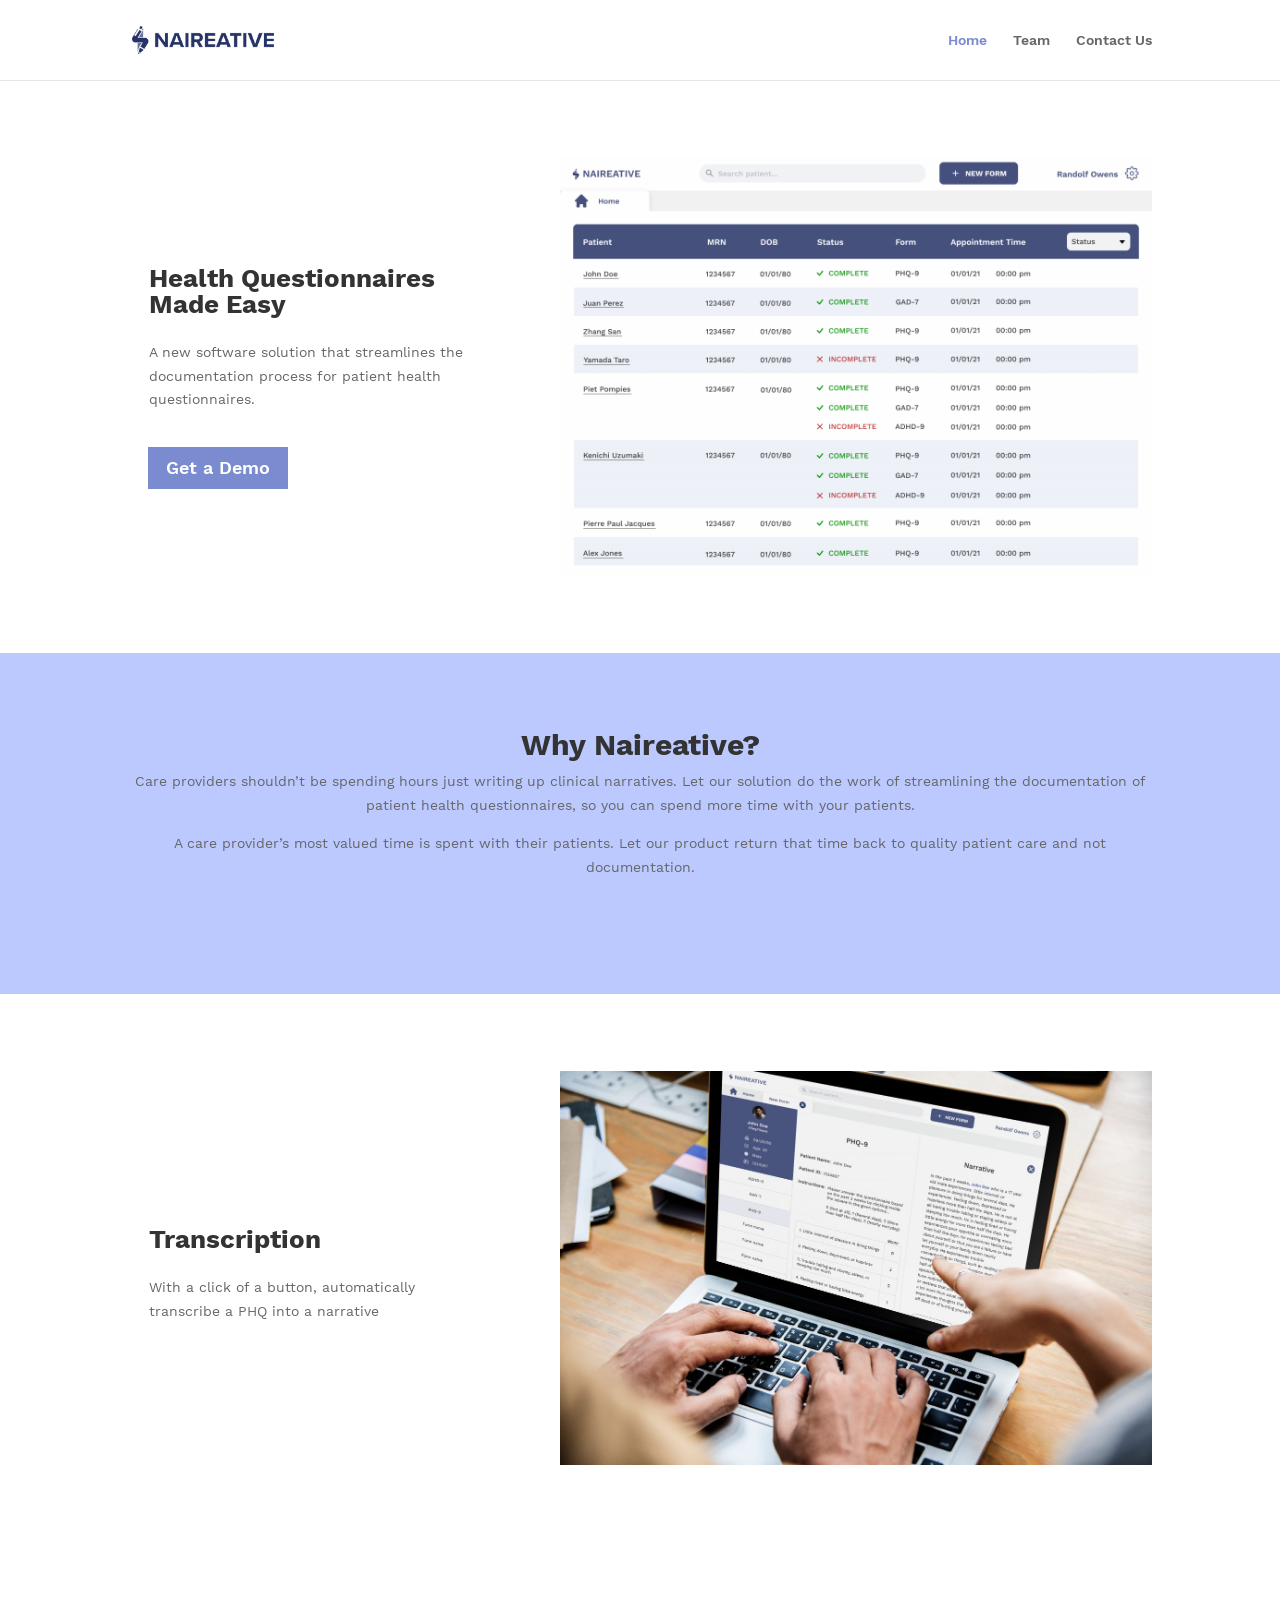
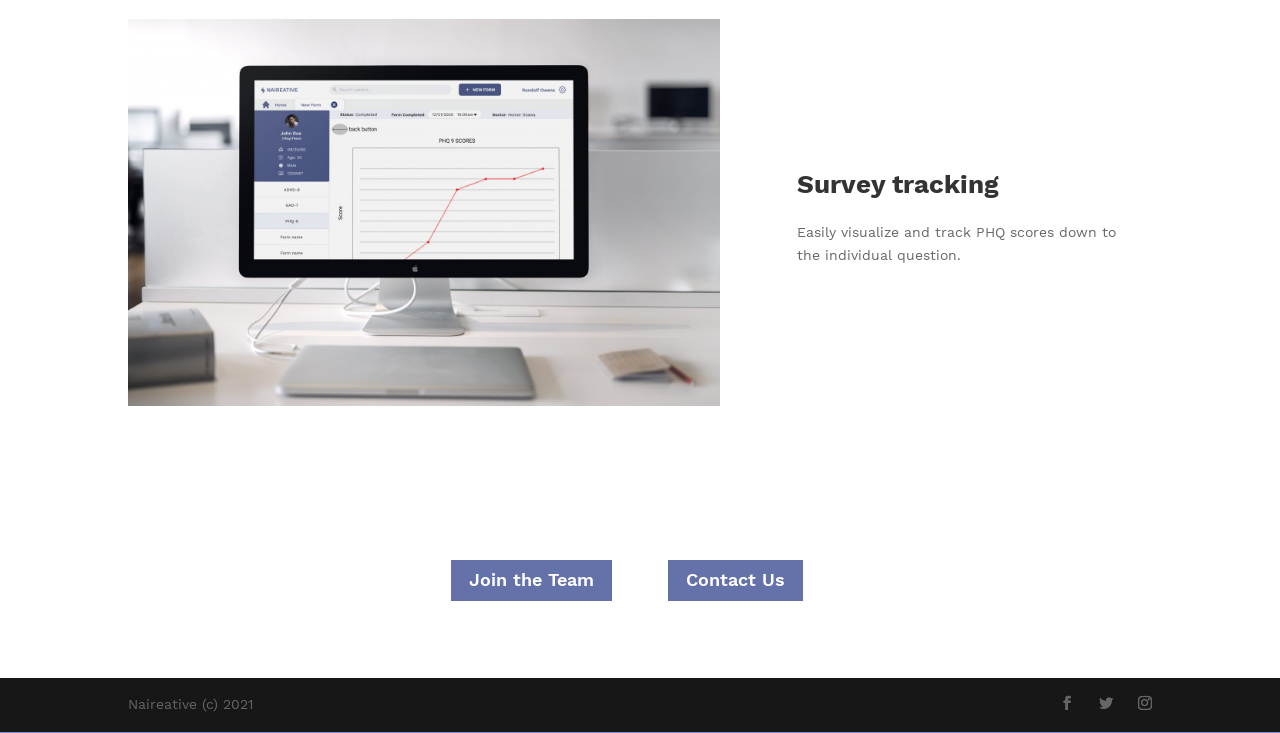
==== commit 1416b2a9: "Fixed CSS" ====
--- a/index.html
+++ b/index.html
@@ -9,8 +9,7 @@
 		document.documentElement.className = 'js';
 	</script>
 
-	<script>var et_site_url='https://naireative.github.io';var et_post_id='44';function et_core_page_resource_fallback(a,b){"undefined"===typeof b&&(b=a.sheet.cssRules&&0===a.sheet.cssRules.length);b&&(a.onerror=null,a.onload=null,a.href?a.href=et_site_url+"/?et_core_page_resource="+a.id+et_post_id:a.src&&(a.src=et_site_url+"/?et_core_page_resource="+a.id+et_post_id))}
-</script><title>Naireative |</title>
+	<title>Naireative |</title>
 <style id="et-divi-userfonts">@font-face { font-family: "Work Sans Bold"; font-display: swap;  src: url("https://naireative.github.io/wp-content/uploads/et-fonts/WorkSans-Bold.ttf") format("truetype"); }@font-face { font-family: "Work Sans Regular"; font-display: swap;  src: url("https://naireative.github.io/wp-content/uploads/et-fonts/WorkSans-Regular.ttf") format("truetype"); }@font-face { font-family: "Work Sans Semibold"; font-display: swap;  src: url("https://naireative.github.io/wp-content/uploads/et-fonts/WorkSans-SemiBold.ttf") format("truetype"); }</style>
 <meta name="robots" content="max-image-preview:large">
 <link rel="dns-prefetch" href="//fonts.googleapis.com">
@@ -56,7 +55,7 @@
 <link rel="icon" href="https://naireative.github.io/wp-content/uploads/2021/04/cropped-Naireative-Website-Icon-192x192.png" sizes="192x192">
 <link rel="apple-touch-icon" href="https://naireative.github.io/wp-content/uploads/2021/04/cropped-Naireative-Website-Icon-180x180.png">
 <meta name="msapplication-TileImage" content="https://naireative.github.io/wp-content/uploads/2021/04/cropped-Naireative-Website-Icon-270x270.png">
-<link rel="stylesheet" id="et-core-unified-44-cached-inline-styles" href="https://naireative.github.io/wp-content/et-cache/44/et-core-unified-44-1618532295245.min.css" onerror="et_core_page_resource_fallback(this, true)" onload="et_core_page_resource_fallback(this)">
+<style id="et-divi-customizer-global-cached-inline-styles">.woocommerce #respond input#submit,.woocommerce-page #respond input#submit,.woocommerce #content input.button,.woocommerce-page #content input.button,.woocommerce-message,.woocommerce-error,.woocommerce-info{background:#7b8bcf!important}#et_search_icon:hover,.mobile_menu_bar:before,.mobile_menu_bar:after,.et_toggle_slide_menu:after,.et-social-icon a:hover,.et_pb_sum,.et_pb_pricing li a,.et_pb_pricing_table_button,.et_overlay:before,.entry-summary p.price ins,.woocommerce div.product span.price,.woocommerce-page div.product span.price,.woocommerce #content div.product span.price,.woocommerce-page #content div.product span.price,.woocommerce div.product p.price,.woocommerce-page div.product p.price,.woocommerce #content div.product p.price,.woocommerce-page #content div.product p.price,.et_pb_member_social_links a:hover,.woocommerce .star-rating span:before,.woocommerce-page .star-rating span:before,.et_pb_widget li a:hover,.et_pb_filterable_portfolio .et_pb_portfolio_filters li a.active,.et_pb_filterable_portfolio .et_pb_portofolio_pagination ul li a.active,.et_pb_gallery .et_pb_gallery_pagination ul li a.active,.wp-pagenavi span.current,.wp-pagenavi a:hover,.nav-single a,.tagged_as a,.posted_in a{color:#7b8bcf}.et_pb_contact_submit,.et_password_protected_form .et_submit_button,.et_pb_bg_layout_light .et_pb_newsletter_button,.comment-reply-link,.form-submit .et_pb_button,.et_pb_bg_layout_light .et_pb_promo_button,.et_pb_bg_layout_light .et_pb_more_button,.woocommerce a.button.alt,.woocommerce-page a.button.alt,.woocommerce button.button.alt,.woocommerce button.button.alt.disabled,.woocommerce-page button.button.alt,.woocommerce-page button.button.alt.disabled,.woocommerce input.button.alt,.woocommerce-page input.button.alt,.woocommerce #respond input#submit.alt,.woocommerce-page #respond input#submit.alt,.woocommerce #content input.button.alt,.woocommerce-page #content input.button.alt,.woocommerce a.button,.woocommerce-page a.button,.woocommerce button.button,.woocommerce-page button.button,.woocommerce input.button,.woocommerce-page input.button,.et_pb_contact p input[type="checkbox"]:checked+label i:before,.et_pb_bg_layout_light.et_pb_module.et_pb_button{color:#7b8bcf}.footer-widget h4{color:#7b8bcf}.et-search-form,.nav li ul,.et_mobile_menu,.footer-widget li:before,.et_pb_pricing li:before,blockquote{border-color:#7b8bcf}.et_pb_counter_amount,.et_pb_featured_table .et_pb_pricing_heading,.et_quote_content,.et_link_content,.et_audio_content,.et_pb_post_slider.et_pb_bg_layout_dark,.et_slide_in_menu_container,.et_pb_contact p input[type="radio"]:checked+label i:before{background-color:#7b8bcf}a{color:#7b8bcf}#top-header,#et-secondary-nav li ul{background-color:#7b8bcf}#top-menu li.current-menu-ancestor>a,#top-menu li.current-menu-item>a,#top-menu li.current_page_item>a,.et_color_scheme_red #top-menu li.current-menu-ancestor>a,.et_color_scheme_red #top-menu li.current-menu-item>a,.et_color_scheme_red #top-menu li.current_page_item>a,.et_color_scheme_pink #top-menu li.current-menu-ancestor>a,.et_color_scheme_pink #top-menu li.current-menu-item>a,.et_color_scheme_pink #top-menu li.current_page_item>a,.et_color_scheme_orange #top-menu li.current-menu-ancestor>a,.et_color_scheme_orange #top-menu li.current-menu-item>a,.et_color_scheme_orange #top-menu li.current_page_item>a,.et_color_scheme_green #top-menu li.current-menu-ancestor>a,.et_color_scheme_green #top-menu li.current-menu-item>a,.et_color_scheme_green #top-menu li.current_page_item>a{color:#7b8bcf}#footer-widgets .footer-widget a,#footer-widgets .footer-widget li a,#footer-widgets .footer-widget li a:hover{color:#ffffff}.footer-widget{color:#ffffff}#main-footer .footer-widget h4{color:#7b8bcf}.footer-widget li:before{border-color:#7b8bcf}#footer-bottom .et-social-icon a{font-size:14px}body .et_pb_button,.woocommerce a.button.alt,.woocommerce-page a.button.alt,.woocommerce button.button.alt,.woocommerce button.button.alt.disabled,.woocommerce-page button.button.alt,.woocommerce-page button.button.alt.disabled,.woocommerce input.button.alt,.woocommerce-page input.button.alt,.woocommerce #respond input#submit.alt,.woocommerce-page #respond input#submit.alt,.woocommerce #content input.button.alt,.woocommerce-page #content input.button.alt,.woocommerce a.button,.woocommerce-page a.button,.woocommerce button.button,.woocommerce-page button.button,.woocommerce input.button,.woocommerce-page input.button,.woocommerce #respond input#submit,.woocommerce-page #respond input#submit,.woocommerce #content input.button,.woocommerce-page #content input.button,.woocommerce-message a.button.wc-forward{font-size:18px;background-color:#6572a9;border-width:0px!important;border-radius:0px}body.et_pb_button_helper_class .et_pb_button,body.et_pb_button_helper_class .et_pb_module.et_pb_button,.woocommerce.et_pb_button_helper_class a.button.alt,.woocommerce-page.et_pb_button_helper_class a.button.alt,.woocommerce.et_pb_button_helper_class button.button.alt,.woocommerce.et_pb_button_helper_class button.button.alt.disabled,.woocommerce-page.et_pb_button_helper_class button.button.alt,.woocommerce-page.et_pb_button_helper_class button.button.alt.disabled,.woocommerce.et_pb_button_helper_class input.button.alt,.woocommerce-page.et_pb_button_helper_class input.button.alt,.woocommerce.et_pb_button_helper_class #respond input#submit.alt,.woocommerce-page.et_pb_button_helper_class #respond input#submit.alt,.woocommerce.et_pb_button_helper_class #content input.button.alt,.woocommerce-page.et_pb_button_helper_class #content input.button.alt,.woocommerce.et_pb_button_helper_class a.button,.woocommerce-page.et_pb_button_helper_class a.button,.woocommerce.et_pb_button_helper_class button.button,.woocommerce-page.et_pb_button_helper_class button.button,.woocommerce.et_pb_button_helper_class input.button,.woocommerce-page.et_pb_button_helper_class input.button,.woocommerce.et_pb_button_helper_class #respond input#submit,.woocommerce-page.et_pb_button_helper_class #respond input#submit,.woocommerce.et_pb_button_helper_class #content input.button,.woocommerce-page.et_pb_button_helper_class #content input.button{color:#ffffff}body .et_pb_button:after,.woocommerce a.button.alt:after,.woocommerce-page a.button.alt:after,.woocommerce button.button.alt:after,.woocommerce-page button.button.alt:after,.woocommerce input.button.alt:after,.woocommerce-page input.button.alt:after,.woocommerce #respond input#submit.alt:after,.woocommerce-page #respond input#submit.alt:after,.woocommerce #content input.button.alt:after,.woocommerce-page #content input.button.alt:after,.woocommerce a.button:after,.woocommerce-page a.button:after,.woocommerce button.button:after,.woocommerce-page button.button:after,.woocommerce input.button:after,.woocommerce-page input.button:after,.woocommerce #respond input#submit:after,.woocommerce-page #respond input#submit:after,.woocommerce #content input.button:after,.woocommerce-page #content input.button:after{font-size:28.8px}body .et_pb_bg_layout_light.et_pb_button:hover,body .et_pb_bg_layout_light .et_pb_button:hover,body .et_pb_button:hover{color:#ffffff!important;background-color:#253368}.woocommerce a.button.alt:hover,.woocommerce-page a.button.alt:hover,.woocommerce button.button.alt:hover,.woocommerce button.button.alt.disabled:hover,.woocommerce-page button.button.alt:hover,.woocommerce-page button.button.alt.disabled:hover,.woocommerce input.button.alt:hover,.woocommerce-page input.button.alt:hover,.woocommerce #respond input#submit.alt:hover,.woocommerce-page #respond input#submit.alt:hover,.woocommerce #content input.button.alt:hover,.woocommerce-page #content input.button.alt:hover,.woocommerce a.button:hover,.woocommerce-page a.button:hover,.woocommerce button.button:hover,.woocommerce-page button.button:hover,.woocommerce input.button:hover,.woocommerce-page input.button:hover,.woocommerce #respond input#submit:hover,.woocommerce-page #respond input#submit:hover,.woocommerce #content input.button:hover,.woocommerce-page #content input.button:hover{color:#ffffff!important;background-color:#253368!important}h1,h2,h3,h4,h5,h6,.et_quote_content blockquote p,.et_pb_slide_description .et_pb_slide_title{font-weight:bold;font-style:normal;text-transform:none;text-decoration:none}.et_slide_in_menu_container,.et_slide_in_menu_container .et-search-field{letter-spacing:px}.et_slide_in_menu_container .et-search-field::-moz-placeholder{letter-spacing:px}.et_slide_in_menu_container .et-search-field::-webkit-input-placeholder{letter-spacing:px}.et_slide_in_menu_container .et-search-field:-ms-input-placeholder{letter-spacing:px}@media only screen and (min-width:981px){#logo{max-height:36%}.et_pb_svg_logo #logo{height:36%}.et_header_style_centered.et_hide_primary_logo #main-header:not(.et-fixed-header) .logo_container,.et_header_style_centered.et_hide_fixed_logo #main-header.et-fixed-header .logo_container{height:11.88px}.et-fixed-header#top-header,.et-fixed-header#top-header #et-secondary-nav li ul{background-color:#7b8bcf}.et-fixed-header #top-menu li.current-menu-ancestor>a,.et-fixed-header #top-menu li.current-menu-item>a,.et-fixed-header #top-menu li.current_page_item>a{color:#7b8bcf!important}}@media only screen and (min-width:1350px){.et_pb_row{padding:27px 0}.et_pb_section{padding:54px 0}.single.et_pb_pagebuilder_layout.et_full_width_page .et_post_meta_wrapper{padding-top:81px}.et_pb_fullwidth_section{padding:0}}	h1,h2,h3,h4,h5,h6{font-family:'Work Sans Bold',Helvetica,Arial,Lucida,sans-serif}body,input,textarea,select{font-family:'Work Sans Regular',Helvetica,Arial,Lucida,sans-serif}.et_pb_button{font-family:'Work Sans Semibold',Helvetica,Arial,Lucida,sans-serif}#main-header,#et-top-navigation{font-family:'Work Sans Semibold',Helvetica,Arial,Lucida,sans-serif}#top-header .container{font-family:'Work Sans Regular',Helvetica,Arial,Lucida,sans-serif}</style>
 </head>
 <body class="home page-template-default page page-id-44 custom-background et_button_no_icon et_pb_button_helper_class et_fixed_nav et_show_nav et_primary_nav_dropdown_animation_fade et_secondary_nav_dropdown_animation_fade et_header_style_left et_pb_footer_columns1 et_cover_background et_pb_gutter et_pb_gutters3 et_pb_pagebuilder_layout et_smooth_scroll et_no_sidebar et_divi_theme et-db et_minified_js et_minified_css">
 	<div id="page-container">
@@ -126,15 +125,17 @@
 				<div class="et_pb_text_inner">
 <div class="wp-block-group alignwide has-background" style="background-color: #ffffff;">
 <div class="wp-block-group">
-<p><strong style="font-size: 26px; color: #333333;">Health Questionnaires Made Easy</strong><strong style="font-size: 26px; color: #333333;"></strong></p>
+<h1>
+<strong style="font-size: 26px; color: #333333;">Health Questionnaires Made Easy</strong><strong style="font-size: 26px; color: #333333;"></strong><strong style="font-size: 26px; color: #333333;"></strong>
+</h1>
 <p><strong style="font-size: 26px; color: #333333;"></strong></p>
 <p>A new software solution that streamlines the documentation process for patient health questionnaires.</p>
 </div>
 </div>
 <p><!-- /wp:cover --></p>
 </div>
-			</div> <!-- .et_pb_text --><div class="et_pb_button_module_wrapper et_pb_button_0_wrapper  et_pb_module ">
-				<a class="et_pb_button et_pb_button_0 et_pb_bg_layout_light">Get a Demo</a>
+			</div> <!-- .et_pb_text --><div class="et_pb_button_module_wrapper et_pb_button_0_wrapper et_pb_button_alignment_left et_pb_module ">
+				<a class="et_pb_button et_pb_button_0 et_pb_bg_layout_light" href="https://naireative.github.io/contact/">Get a Demo</a>
 			</div>
 			</div> <!-- .et_pb_column --><div class="et_pb_column et_pb_column_3_5 et_pb_column_1  et_pb_css_mix_blend_mode_passthrough et-last-child">
 				
@@ -150,7 +151,7 @@
 			</div> <!-- .et_pb_row -->
 				
 				
-			</div> <!-- .et_pb_section --><div class="et_pb_section et_pb_section_1 et_section_regular">
+			</div> <!-- .et_pb_section --><div class="et_pb_section et_pb_section_1 et_pb_with_background et_section_regular">
 				
 				
 				
@@ -190,7 +191,7 @@
 				<div class="et_pb_text_inner">
 <div class="wp-block-group alignwide has-background" style="background-color: #ffffff;">
 <div class="wp-block-group">
-<p><strong style="font-size: 26px; color: #333333;">Transcription</strong></p>
+<h1><strong style="font-size: 26px; color: #333333;">Transcription</strong></h1>
 <p><strong style="font-size: 26px; color: #333333;"></strong></p>
 <p><!--(figmeta)eyJmaWxlS2V5IjoiOTFUNTVVUjFoUldjeDVwWFl6SnM1eSIsInBhc3RlSUQiOi0xLCJkYXRhVHlwZSI6InNjZW5lIn0K(/figmeta)--><!--(figma)ZmlnLWtpd2kEAAAATiIAALV7e5gkyVFfZnX3PHZ2996nkxBCCCGEEHC3d7o7CSFUU109XTvdXXVV1TO7h1Crprtmpm57upuuntmdQwghyzKWhRCSELIQssCyEQKDAPGyBQgZA7ZBPC0wTyGEjTHGNrYxxrx+v8x69c4eH/+w37edkZGRkZGREZGRmTVvk904TaODODydxULcdtl1eoMgNP1Q4F/PbdoDq232tuwAVdkPbL9SNxS13WsCrgXOVs/sAKoH4dWODaChgEFgk9eKolWcB8G24w18u+Oa7Lnac0OndXUQtN1+pznoe1u+2WT/tQwcNN0e6+t53bdbvh20gToXWHbPHgDttQeP9W3/KpAbVaRvex0izzedVgvlBavj2L1wsOljdMsMKNtF80aSYjpXAAsSS3M4hFqA8m2zOXB7ioVQlV3fCSmN7E1HsXcYpTHILDSFNmcDoq67o0C5m0xGyeTAPx6Tpuf2Hrd9Fw3Cbap2ctB6vxuNNlCi6Vr9LuQDKC2zt2MGgIwt3+17AGot3+ySrr7puh3b7A1cz/[base64]/q+xbNk1/2+aIRrffCR1tXzWqGprc7Ptsqltuxy1qjQ7HVX1WAtiKgtTioEfTbW7ZqK/pLnl1HVbkd0zyPhe4rXCgeKC20Tb9ZlFTdm37tl6BC/[base64]/PKomExgRdsV+LKrsl4ZmCMTKW1wDLVBOotcGwOdI9GVlHUK8FiPr0Wm+PkYIIOBTMBL3dUUJZuP8xAQxNb0QzD5/PDVNRqy8KbDdP33V1lQpxETVftx/pOBzETbghkPTOTAZc702Du3gUqE+7yNKFsXYRhJdqmvWOTh8yHNjan03EcTdxZnKu/3u9p88dE0C1AhAAsg/[base64]/MpvPFzcZaw16AcIhMILNIkSN2naYaX+aItp0ruhOdTo8XW/NkpJnUtf1WFFsKaGhzrpV9vGixiOcTNIHK8ZQpIr6pOCfVsh0vpn6cJk+CdaEiJY7STCGHLCDY/+k4DuJsUlC9H7hZ9AhtkyssLViHXmukLEhQehajbS20u57rmypdqedsoKVFXKjoTBAGKPMQiqGj4TW9PoWwbYSvx6E2JYHE7oHdWMGaWtklyM+oTetKE1nTYwgxz2gbT0lbaLpm9kPmNJgFul8+ThfJ/imqT9nTMy17AJfVOVVNdQu01lUkAhI5VOA8bg9CF86v5r2EgJFgUZyuh2QENbaAhhFxAkOHv2sNNnK9wE9sH+syYDqLuuz7SivcC1DWrI6rco26w6lHFRbn3d4A1q/IhNkCm0HodG2EQNRl10U+PFDzNDSsG2ro1ebuDbiuG7Ahkayhayp/WQGVh3nREPPoudb0TXrPOtq27at5t3Oo7rg689oI59EkTUoZn4HQjHQnHCCSIUhn27xoOgEsaMcGKFtImlEayN6QPbd8t8h4ahVUHtHqFZyOXY0KpgheK14/[base64]/IAP8YefmoRfup6x0PnG6jJU/wYPlCgLhHX8VM7xE9dcQoW0xk6DAmLHSFnU+1lIDC60WKe3BBy5ej++1GXR/c/[base64]/lmtny2b7e7Kn4cK7X71KkDZzyTJTnsQlxSheaurzY1uVtOEmwvN00Vd54h6XLO31LlXcFun63v6POoffQMVHeG+yq65OnWcEuy/uwOMQ/3bK6lPsZgd7cP63tqAuSZ2Z77Ke7fo/yPYtKQfkZ2HK4lM9uhuqA8pmtjsl5PKe75XPP/KwAtobyuUhEOf5nt5BQoXxeW5ef09bjPj/U9c99TJcv8HT5eUyuUb6w09pk/fNdT5Vf4Ieq/EJP97/f2+5RTw90ED5QXkJJOR/0ww7rD6Fk/UXmpr+D8mFzc4f1R1BS7kd3NJ8X70AglC/Z7Oxyfb4IJeleipJ0X2xutzmPl1mX1aHhS6yWcoSXW56qm1bfJ90mdl/WLQQ3ls2W5m+3cLpE2UJ5CeUWygdRtjEsx3NQkv/ltp4PRtuiPJ22e5l2g6RK5UM9B3s7Svey98ijKL3L3qPk89hl78X3o/Qve/c/hDLoXO6yX9hxLdL3sdFwXXa6dpMH8F2UlONKd7tL/NVeR+U6j/f62yHKL0WCQrlegTJA+WU7UDjKV3pBSPwAJfGv8rd91iPfa7Pc8/ubXPdhgCQN5SjUcsRhT6XF+1gmrt/BDq4mUB7u6PZkR8/7iZ1tZS/XdvzQRzlGeQnlURAg8goxQcn6FOWDKGcoH0L55ShfhHKO8mGUKcpHUC5QUk/HKF+M8iQIELOFuI6S/G6gJL9TlOT3JEry+wqU5PdqlOT3lSjJ7zUoye+rUJLfa2UQXCLDr5bWjpLwdQTI8u8RIM/XEyDTv0+AXN9AgGz/AQHy/RoCZPwPCZDzGwEoUf8RAXJ+EwFy/loC5PxmAuT8dQTI+S0EyPnrCZDzWwmQ89sIkPPbASiZv4EAOb+DADl/IwFyficBcv7HBMj5XQTI+ZsIkPO7CZDzNxMg5/cAeJCc/wkBcn4vAXL+FgLk/K0EyPmfEiDn9xEg539GgJz/OQFy/jYC5Px+AA+R87cTIOcPECDn7yBAzt9JgJz/BQFy/i4C5PzdBMj5gwTI+XsIkPP3AngROX8fAXL+EAFy/n4C5PwDBMj5BwmQ8w8RIOcfJkDO/5IAOf8rAuT8YQAPk/OPECDnHyVAzj9GgJw/QoCcf5wAOX+UADn/awLk/BMEyPnfECDnnwTwCDn/FAFy/mkC5PxvCZDzvyNAzv+eADn/DAFy/lkC5PwxAuT8cwTI+ecBPErOv0CAnH+RADn/EgFy/mUC5PwfCJDzxwmQ868QIOdfJUDO/5EAOf8aABWifp0AOf8GAXL+TQLk/FsEyPm3CZDzJwiQ8+8QIOdPEiDn3yVAzp+SN981ILVaYLsWl4TMUyyDOWU3ms2Y5Ehjfz49Ylq2mOLX2BxP94SUe6eLOBU1qS85hFHDHf8h6xNmZMi/RtEiUrSryL6SMc6MFpNGc/QETr9Cri04NtK59DAaTa+nAI3D5OAQR+pDpHdIGEfxIkrGgOoxRE6ZSyBxPMGRO8YlBeCVRXykLq900+pJsodT35Dwmrqo1cNmTzfCOPd3O+QQidE8wtzWxfrenDwnGBm1c0oYYdyh9Hy7kEMqAtmzMWUiuWCeXTtJ0mQPSZUUdRTZ/fpF0UiRcKfiFXIFvCfp/[base64]/lIkxg+dEYg43UiLkgZxeasQvXmJiGpDJTEUoZnB7tTccZ+1RVMG6ISKDgnElKBgbOl3SzgG7QwmzgqlBszjYPi4ahFkrOgEMmgbMQnGArnjA4YJ56LDmtcpZNnP1O6JlHxwvKqxxSUxrLlKhkBmcE0CkmrQT14/0YB2Yo1VjfT8bxNnwLfpCqRjUjI+vZjhCNce6lCjyImImdIqGR9Tx2N8YJwtf8lHMLp8HxHs/LeyAjQpxI2sFsOoH56IFWjyf7Y94QT0BT5biWpP28KYazi3UttZX370YprEJPtTbMsZqrnB3vjZP0EMw4LqUNp2EcHXVK6TiIcfMgNQd7GE3MxaSpu2DBWRu1aVYnK3c/uA5JofWMmIuFCLwkwrL2b81359LfirO6egkqC5J30az1wxzcWO0Fd1MShFe1F+zvp/EChl2bR6PkmBtHvdwUGiiKTWElnc3jaASK1ZC7gvJNZ7I/hR0pvh0hR8faEEFkeAjvUzY045NkmL9I5JdSPLWoxxFp4RypTtaGwuGeivcZqNd0Rz/fJWDtWWfL2h2oTEXeNAiCGytIT2GfmcdCakzRGUHvyX6CKAEDRS/N8/3Y+VzoChHXy8JNSAZ48YUk6u5B4LYwv1qUhIsWg7X8grGGyzTMI6esZ9WCuJEhcnq8AfX66sS2mgmwiXh+MGdsdsrLboxSzJp34QPcN+PGATeBuBLMHvvkGQZ6DkVPnEid5iB/XT5LbsKgEENpTYaxV6AVlw9ClSXKyg2nFyFBUTpUVLjRN3dwIaLufATuTrPncRnsqlsYgyU/MVEEeO1Ul6j6dcJG1jNfBEh24IypMNbS4/19XOnBSVXOoAa4X+D6Dyavs8eFqKUnB/[base64]/yUHXFBMAU8UA122zb8o+10mgO3hSdMNuPKEW8R+uMcac6HxZgR3oEnB+bkAIpCgo5QV6kaCZ6s5n4eFWs6unaQHKHv8TyBPHKUpLNxdKpscAOHD11VJgdpvfHxQZLtybWZqkBv6KZPPOhwTU/LU21+PI6OJ8ND3aE+U0jd4QgpPRwBIJxArSbAWpI243GMpBt2VremEJdpQzfiuQGrk69t9gjI0IXCyOJTFq4A1fOI1Ch42JPRjJk15I4zkIkGhAmxceZrg9h6pAf7eRh60RkAfGrssResoUKu/[base64]/[base64]/HNRQlUaR4nOqCE3zpfSR7GS/J55f1nTzK2jbPbg27lo+N4d105epyXIre70UL8gruu2VsTqPpLhplp+XwbplgPg7Qm6gPoeCTYkXihfehNKEr9L+HuRJ4w9I+fnLKE0XcWRThaAUPigeFV+wjNFke9i2pzqdS3FPLL+wUtcUQ30/wEngUl/cX1Z1+yjl7oIdclU8kIG6IS7DiJVldZduQmnCfS7QVjw9ihfzU1xEywerCE1zoJcoR5LqoWWUpjuE/2ffIL1MJEVFNz6h6lkEgRdfq9Y1yVihvGjEjAgkR9W6JplwZ0TgV/cQ07yi22apSpaoHbxuiC8vq7p9vs87iC4CcTNJVbhHYE7PIDXxYq4XatpC3JICd6BFVROc6IXfhIRaqXl/UF9XglvAItgpBxab4oZCXsbdIr+HaorTVKelSsoyk32XFE8mqcZ6+raAbMH1KwAVHapXEq8e6csW3cIJ8/z9lVXyHZ0RY/9/DT0mewS3kNZNJx0eqThBjPFVS60Q/8biOEL+WVK8Vl1vZiSY83AeM1jg8qJK9dVVqjZsAV6EaFEleV2VxJ1jjRH0JJ7HKuhgjH0+Hj0ez6doen21qZd9XqA/bdjHI9rZxsy6xCFuJs+2trCFUHTxBN7bKs0I8qkY47a0gvPyfHKClziaHabwYSnfKBH7sksJZnLwxBAPczOc9NX9QIANsUxi31Q2lGajfBHu+bUSARDpTDRmGoHZvjm/UcPurBdRMfm67AqsGUP1yYwjY1XfInnViDQS2+501on3sXplfgBf+volAp/R9CaKt5YUm9PFYnp0Cy5vu5nmVozeXhKVLQmzjBkSQ6QamNw33EwTYvNZJnkHtUUXwwxT2CIiToSdgP71jVLbNuxXX23Bf6E7ZfnvlnikBGm2Kuqq6H0S75UlLsQCiA48rUQ1yyukb5JxVHxa1QM/6Bnnv/IbJw/PmEMldHA0nS54mYdu75XJ5BBmxQeDcaBjMZbrPTk6UAGzbPjWvCGEj5Xob8vRtgovZcP7iwa1dZUN3543cN8o0R/I0RV5WvyoiWKg/YdlkhZN0Ok3o64bc8y3yJSQ0sNHJN5lVXXZ7n5MHuf3lFBDNSi9T+KUiEXJfXAPz7joCU26+qB0BfdlMPAsLH1HtqQBx6gs509IvN9WmspA+VGJB90kXY6R3yVjpTcq1Uxxo0IA+O8GZTDdRyIEqTJWQH8Q6N500p+NsGVnLL4nExMmB/sYKmq0Ch9PwsMSh90AU/g+iTsjGOJhMh5BrGZygtDAy74PVYzLQ8CL5yd4hiJfDPH9ZDTBKqJRqbeNVKJE8WvUDfGDtH8dLbJrxg9IXDOliklxG/GTEpmDihwQC31DkIvLeGwuhw+ToxhpBWz0w1XKboQK/iuP+hGJSt5ScYYflaMYG9ZE1XF+wYIhSUGHj1Su53Tuhp1B/ri8pdFtFqQwvI/KKLsN+WmJx2yoa3nv6qgkaCezjAYsYIKpHigJ1Ow+JPHiPT1RkuRxWTV8p4Q6sgbeayzAOCfAWv1U3laK45SThulAoDMUZnlJ+b0Sr+hqT8hk28Bj+gL21cfqdpakXsXrur5K4Yzwwi5/Bk/KB4h2I3fihi39vVgq5vJnC/z+/lLDxyorGBxOj8ej4AibialeOGmnPydTJhQ6vXg5bkNUtTxYZHkTFvEXdBOEUyl72fCLumFXPa21xC/pqs61Uf9lpQ5EFXUTFuJdf6adDavLq4SP53UVcH4FFpyFY5Jv4K0/SS08teOtP6OLRzuZgjbw7q8VxIUqLqA+JuWvgw3Eh13Og+MZfTkLUwxNJvdLRl4mEL+hxc3SLDgkJ9USv1kySDMOT8Hgt2Tx9Cj+RIrfltfi03CeHBzAg/+3FJ+A/AFdfwuWMAP975QeWTGcVPyBlJ+UJ1O4qH2C2XuHeBqnfn4X1oLL3v5TRMhPafm9OVZ0flrI/3tLaLW8Dp7iU6SM/0k3ZTOuNL1c/OesiYEo6wqx+UXr7+uWbNV9tbbr4r8sYfVmDvQfSJo60zXm1ZsxJoDog5iJieJ18b/qXmoUNXwQj/eR2/5hlpR0oMoUXiH/GwkzzXnYxmF6pzu8gESiR+V/Qso/kvSdDnJDtfSflOK/4+XzzMPiO6T4H9wAbvrjwPPif3KdGTG5qcEzYM3ij0ucjWADzP8qMRAu29t+TWJ9C7zqjaQPx/z/U2LRX+P+RI9OJ888Y13838Iz0BmXzO+R8k9L4wAOnjY58HAfsID04v8tk+N57b1S/plEq0r47MnxUQsHMugdNin+v4QPwzOsZXf681I2CwaOXUDxT+Gm8i/yMHqL99Z3SvGXZVcqsLjA/FUp/ko6t5ACrzUdXlVKyPuUq4j7z1mGhHj6fjkVG9LgGMW6GniZTxeIEA0h947HMKUQKoIp866bqZ5a6k58Eo9Boh71e8fqO2g8XGhOEz0RwxgDVL1/H/ett+htbJYD4IXNb9q+vnHt98qKdHpNPI8BwkvVoKO/y6x1cta4GO+Y6k84RNYnp5EFlxxTvjYqJep4gBnrS1wIBR3/[base64]/hjW0obQeqszDP0BjjrHYk2NnSS+zm0SljuMJidRypwdBzykPym/15khxR1DZSegg64MVW/G1CWvrGu605bmVld/wkhW+q8YXyCkbldMO9OhWhPo0qigsY3odeWnQo/fzNEaJ8NrQvIrlFVIozSO/oFaGy/XsDQmmD3osxS5WDQj1MpAjqXNRUj1cQOgbAR5OF2ks+kiqxrp9WiWwfmqFZ11KGpMdS2j+psYzHKTcUp/zdrqWbdNRM4ZrhkXzggnedGArlM4LLJixDfo0tiD4wa4aYn5NIfhstFT8ToD4bYw6/KMKoyW6+9mxuXbeBkPaEUSZ38VLD303lM7Oc7gGGFlCv9Tg70ej7yT+HpRMc7I2KSMNUD5bIDBXJK0rSmdSS++ftMUMKlRIdwbDESbJQE8vm3Buvk1u4PXeiW2uen6GpSW2+06oa4Yy12349N97nXwwZni8kZMADo/gAC8jTAWiDjpIjqaoZK95WZZGLrsLc8qV6yDveUGjM1IFX1hSng01WPrEyPsABdUi1ypWiDxNRDgLDqAHnA98iZoVDPNhEjFmw1ZqwpZVxaOI0XpKw3wWHQxIb7HGnKB2EQH3mFs78aLCMLAKPNdHufRaDyGLYGkjziHzhBAGPcs/eFUQYzFMbLwVRtmt1F1ROGDWEfZBv1exYc/RVQ+Uu79Z3gaTHOnRWK4Nt3DQCeYj1iV66OYYaeneZ7DssMSlBOnyGLkhp5/7rgp0hOJ975lN8Nx0pAXMNQc0m6Ii0qhOU1maLC625bw3i1cDd1DcfsiJ8nZN6kxeM8dM9TKFU3FWwx557Ci7bca4q6TJT2/3cDrWzTZxTGXhn1PgOkhR8L72GPHMa7H8SycbQ69LCDhWgsHLJgTEZZajbRgZ8i9MbTXSuIxD4E0NKyOpaKnH+tJgEgviA7c0CU0ujmfRqMh5s8RIS3oMFn0HS73fTdMLp+NcR/[base64]/MpoGPBiJ9xryXoXy4wrqaXv5UqXiPYa8r5ns71uHx9yL1yuCwnWkjmF47h/pzzp6aMZKwDPVlqhGr2s4U3FD15xUGT10A7FWhuSemuqqENMIDyEwURhiFZtJwhlD/e0EbjIfHp5iCLk2O4tbp6i5so36BNLkwqJVWy7MAdJmM8LzGsIZq5schlT1vwZLEwAAzVl7mE1l23/Wema2GTPjTM6NMQ6FnMPMXs8icuhVUX0lpYxDqDGKkU52GGOERL0iqXilKKSSyszeGIfKqUlKKp2FIoRKXlff73evtcfq+vzzXtf7x9d15f7Zv+dwn577uZ/FsmylVUKCpZStEqzEHmOGjh89PC9fhaykR5VSyaqKqqaUpWScaqQS7MR+OSOGp7e9MCKVAv+JqGxxQnXidpGdO3bE/+cPE7iQLQtlcKE+efnDx+bl5KZfn5f7YHr3nLz7c8apkPrPl51tQcFXkn5O5toWlExLvGVU/sj0nPShuaOG3pM+5i7AIePz88fktUzPGZ8/ZnRO/qihObnYNX9sTt64oWNHDRmOIf16908flZc/BjAvZ+xYDLp/OOysEFcpZZpSA6cqNdjTrchSnUS9IqVqpalKomPNKUpNqjMZv9YlVU/VVw3shupSlQ7FmqimUNXG7+Q0/4DTLdVMNS9Uao592S1jxt6TfiNUUjcMHzE+N2es4i/8oVX8h8ut/55tCXGDErVVoEZaU3IPDbWnqb2N9KhWRbUSpizIK60whbQK1VXWFDXJFKw7NRcj7sjS+H1jYETdUEeFNQavnfrl2c52oSrbrwvsv43oGOqjQn1gfnwnJB6ISVg80i7pqLIsMIffDTJWaOJ1Q6og+cgcDTJ2aOKASquUpe2pamXDIKNDkSePhZWVAKb+wCCTEJpYv/UgZSWC2ftQkEkMRUq3N/LmnF4dZEL+nBCYlR8GmQqhyA3vNFRWBRj7hh1kkkITqw3oQnsK1R1Vg0yyb08ITMO/aV3RXy0JzJ+dg0xKKLL32gzqVqgybgwyqb5uyWAiQ4NMWijSoX17ZVUE8/mjQaZSaOKCvCe91bbNCTKV/dUSwWQsCTJVyr1TqNoVB5mq/pwUMLN3BJlqoUjTUDdlpYJ56UiQqR6K5B3KZkynqaU6yNTwY0qmSWqQqekzyWDa1woytXxL08DMzwwyl/h5UAnMuPZBprYfhQQwH3cJMnV8exLteK7Hmbq+D1KRiSo1yNQrt6dATZoSZOqXa12gTuwJMg18rSsjq5IaB5mGocji44eowVQ1PRJkLvU1sMEkvRlk0v19LDBdvwgyjXxLmb0bTweZDD/fGO1wzSDT2N+HeZ3bJshk+nlNprYbZJr4TBUws/oGmaahSPO2SfR1oaoxLMg0831tg5k0Lsg09+2pCmZRUZC5LDSxdPsST+tZC4PM5b7WaWBK3goyLfw8qAYm/+Mg0zIU+XVPGr1TqLYcDTKtfO9URYaU6SBzha+BBWZRWpBp7fs6Bcy/qweZNv5ZqA7m79FuG4rMym1G70xT3/3N1+187ySCqdIlyLT3LeWc2j2DTAd/Tg3km1eH40zHUORo/87Kqok8eL9GkLkyFPl89wRl1QLT+7Yg0ykU+fJshPtMVbWXBpnO/[base64]/urP5THPX7rnulAeuGzLHVJg8z7EnxL428ovdooIr4JL9V7jjRs517PFPDfB+2b0z1wMfZWS7WE/Zm7Y38kDKPu3uyfjC2Euv/s30XFfdteeUnvFAg4E/GKE2n1nuqRHXR22Ccs3aJpnxT9V29fRa+x2Cf129zkleWd/V1KtJqJFL+fzxZt4P1IojXj3Zzpvy3j86uVyDUqfsayzg1i4djIzYseRqwymUsgYBF+UI2YVTuC3XoFTWT03bUj3X9oGyP7g/5kCWg3LKRZ+orL6dPpC/2ATJK7809tAqAy6Ab65PM5rgkv27nVFzR5vD51Y4uvNjk827DQsddAAi9Wu9lghol7TSLHzmGUe/9f4683CN1c4vj2wwOQfLHPvXPbvMZbdXdvQ1qaXmqsHDw/9e8boZU01n603blxgYUrJr5yyROmPNWAE5B/uZl57tka0X121tnu4+M7zhhbpm0t1hRyPO5odlzzpfZYbM26fOOzaB6Iy/hcuB2EWqHKAYu2JXg4GZHhCKthOo8wiq7yfPYb2/zfIcVg4WPrPf6BXb/mE+W3rCoOSB+dPoaT/PNYOesF06gFLXXP2egK4dvzJX3oER95ScNlvTTyCAlrvhhc+Nfv54BffdhlsR2gpuyr6lxibAvsp+6MiPVMcDSByjCSy10Xz30F5z3ZAyowc9UWpe6/UtJr8skvklYEy1AqTCZwYhyTHhrz80WWt7m9GHio2m8q+PXW4oa64uMmINdvEMheSrak2CsqjUVYOXGU3AcM0pfcuMG/mR0SPuekk2uc+ZIVIPz75TwJV3ZEHRT6hGTbDbzT9rJ8BBa4wNfRyuo+EZZ9P2byWjOrQ/ZTRCKx5CZEXqB4+8JODFe6PmtmHnjC77/WNTudWvZtGWb8yN73xl9CM1fjErtu0wlKPmrjI2wYmXtznCZH7xoLNoi3IpcVYSBdznVHTtFkUOYpzsYstsDdXcqwYfLP589+8w82CxbnPgBwGm4j6DoxXWd67/AMsfC+9YstVwrj7a/x1Tr/WBMNMcORvWdABTdFbuCJGaDiBAlYJcmi3HGyDM87JrZ19HU5mbvl/mUCIHjPzAaVlr33foR/109xTYPwVRu9707fSYsek3pLkHGBFlLcirhoOWaDTB1I3bnTS7hcEJcsSdc0rHOzw9lPqb6x8X0LXj84jNPEe/+dxrcOcb2HS9+fSBI47Ed9zIqlhwq3nxXsfbp+e6cQYFcLw5ff4mo6fM645trjHcBje/[base64]/[base64]/lx4Y4trxvdSRYH69fSoqgEVYvAd34mQcND+WgaV/p26s6NLhlDRTfqARHCEx4hQGjWtIFLkojeculBISAsZIRmDKfz/OYhUrosZ1KKDqgC6ozJjMvL5oonOEKMAp51fcByOeEamrF2wU0LLoU29Ej5lHZQqlrEHARTlCduEUbss1KNUvyDzWe/rdJmA07Om1br0AQOHLG65fSA8IhUOEvscHYKQV4xgP4FZw5dI+8XJTl7EeN7Ktq/dk3IYsCrvITZEoxC8K4MWx4YUsV0+6u8RMr9XFHVNtMzx7pWuzEO9Y0sTlbYJjfJn7UcazIlHLCgXAB7h8Mtlf3Wq+PNvQpURVduPqe5YRqNNIrVsqrZJY6/DXTwjgAigDYSl9uA7Q07SEXOvYLBeY5+UvpAfK87ccDK3ymZHjiY9RPJEoT38YjXZU4s4QUCKmuwQ8f/yQlyGre1m8mFD7k10J0E9Nq7q4P3BjV/VymYBpt/lMkpfLuEhcJuas3EPYDZm6a+dOsSJulrLYuUIJR6ODE5Cy73seGUcKHvpKJNVZ2IXlCbAKmqMfEKltRl9++4dMJjh2hUjcqoUCuna8w3yViRG0N81+FSq2RSc20fuB90O91oPM2Ru/5yVTKNvG9ZAei6WJ6un4BcqyhtwJa5aM0+f3hlmjWbw0XY/rxKHcmt7G2ARwvmszMOWAvTGyoqV587njzq97rpWQ4cobI5u2KHpapKY7CW4bVmyueOM5RxyGQu8waMxQDaUNfUzJ2moTyDZoIBGGC0DZr489TErZ//P9Qd7UjmbrhQIa7vzYJtoV1nQOQEncYjGfeYNpXgJBuvHc8myhLvrEyz2lX7ynJB/t1Z8XEogRovz/1WLyqErwGWfKZm2nX6T2qyMwH7UdQTjjSLwIqhd0NRyhkcuIQhGLLVcMyw/ovErYKGH/qJ4QuxQtyqkoex+UlZiNGDE/ojoLfRQWiY4+dM6BilHd7/[base64]/tbezgJR93V15wyyuez1K7wlU2ptlJ73s3kF4fG41lDDV2ATYUuE53PsCmBB7wWgCZsyMbl3daT/jrdDv8U6sUbiILxepF21JFzC0Sm23/+P7jMZz0OWz8PC5ZCiw3qD+J4jNlDwv6CoSvG3YQkJ6QPYj4H4sUbIfb3Eu32DgiyJ1NP8pAXysip9ndBssw5mu/+dFlLX2oun6G9KVxwnQte9c/xjrYxSX+3h0tekxduof3G9iOOUtcHPdHmPVosTLfKkAvGGdaT/3j/EqC2PjGDIzC+1qzOYPUC+qUdSQrzqGQumgn4pJxfvuoRoxsCKRaik4ljViP5Zl4G5LiMlrAyU/yjqHBaMoRCMJsuyJbkdJPnwuecp7/w7P/pqmuDZrYeVW7YzNxx/f5vaq+gtxysLGrpPwKe127bip6gPYHXdC3BsuP5l441ggOUk+DTCJ6EZKJNFrAth4o3F19ZdnYwiBhbfXFm8un3dSnT7f/bZ0Dz81fR21+IDRf0ZekXceXyyUOvHm2QJGH3oYp/8To+FSU9xnJ26nnri23vVCyHcjJR9lFwnhZziGy7fNlPONct9XABsqhDKseQmgyOB66YBX2NeOzauRdmpcw3JPgkFVXeNI/iDy+IwzW2T5ZUJNGHCWIPlQQsnp8gPLD68DxNlo5vmgJ65C9F7GybjG2GW/34iUHeZtxwrAryVUl/Ueb5Hn0CvNddj3yA9sGtC3OfSKPr/iJK7EEzgvmV7hQKZhdZsPXpF4NazyAFpSft1Cyf4Wex+SFzQdafM5zfe91Bj+wlciW0T4epHhcC5GiZp4iwCkrxf8hc/UgRHb0UDWMY2/QDQI+LjDhzYo9aLBw7kzKtCzZu+1Q/gEYXhelzihsO9lxso1y2aWxqAm90ATexKxrun9gNYUVf4TjNTsV+jmxiX0DqWah8hueGGh/AXtba4ANtwSWR4DRpYtOdT+T5p2HhNpyXC5iP+GVlkgUrNuEFB9jDZ69vxfzIi7fkSKnpNPE6izCS6/bVHywSU/8DJsMDABT+DJXq1mpCfP0zg3I43N5yeBPK55a6GmsAly9LnI3dhmvLT5lNDwLQ9AXX5N4K0jKcOujkmN7tZ2mYMYesYg3R2eNWRnWPN2p4fiLlOWqThfIkpPCGDPy5KMZ3JdNLTr+ckOd/0CY/O9TKCZeeyeGPjEm3cbeWJzbnwxVYS22s8CV0M3AYfPHYHjMlx87rPcR++uj4+xSfBPFRf1rwra3kSXMs3+2cgPT3ffgWlJ+NS51siUeq2fw0VxBK0JXMpF/1l7quQapc0GohzgzCsbTQOC7AMqYHMwgbJYrFhrcNGWCfix7DuxVj5XMIqUogsBleOIUXPTXJkyp7QmArdcpOxYDrgYirG3PJ/M/JGbCouSZOzl21LcciDUjG7pFwBUVkJBeoC5J9PLARjPLkgPyHRSBGomPuJlrU3CI6JXDNf8H3ju9YrtvfY7JPqVMXwW2InDmRljHUaORJHCq/H+WxLlqx4HrQSfaKfIHuypUbUczZYm3ucgcwxupJnO7Pl5fChh7+XeD8wM9k18aUsq/+vqWtB+AK9KF7f9E+hOWqAZ2SASvflxASh8rozo/W1dfB6vhT4mE/7GGg/XuMLlopSyCwFTlU9AqdH1WjdweZUxNOinHJzPc7ChYD0zRGyJ5n+MJ+StUV40qERRzVYduRtFEwlif1TeULi3o9SDUhYlwL99uCjAUZvb4kDE0E83Q5q2iT15rL6LF0tMV25VTbwc97ayaN7R/vgngakbZwigA0bcFXI1OjGE5zC0oIQ1BK+evAFxHYCaWJGfKmYYdgFcgxKdwGkBVE1G8CM/p1DKGh44zNvGlV04hdtyDUp1jbJgJuPJly++OxCwngAomy08pLJRer1+Ae0k88q1+dZjicHDeT/HYOb/Ag==(/figma)--><span>With a click of a button, automatically transcribe a PHQ into a narrative</span></p>
 </div>
@@ -235,7 +236,7 @@
 				<div class="et_pb_text_inner">
 <div class="wp-block-group alignwide has-background" style="background-color: #ffffff;">
 <div class="wp-block-group">
-<p><strong style="font-size: 26px; color: #333333;">Survey tracking</strong></p>
+<h1><strong style="font-size: 26px; color: #333333;">Survey tracking</strong></h1>
 <p><strong style="font-size: 26px; color: #333333;"></strong></p>
 <p><!--(figmeta)eyJmaWxlS2V5IjoiOTFUNTVVUjFoUldjeDVwWFl6SnM1eSIsInBhc3RlSUQiOi0xLCJkYXRhVHlwZSI6InNjZW5lIn0K(/figmeta)--><!--(figma)ZmlnLWtpd2kEAAAATiIAALV7e5gkyVFfZnX3PHZ2996nkxBCCCGEEHC3d7o7CSFUU109XTvdXXVV1TO7h1Crprtmpm57upuuntmdQwghyzKWhRCSELIQssCyEQKDAPGyBQgZA7ZBPC0wTyGEjTHGNrYxxrx+v8x69c4eH/+w37edkZGRkZGREZGRmTVvk904TaODODydxULcdtl1eoMgNP1Q4F/PbdoDq232tuwAVdkPbL9SNxS13WsCrgXOVs/sAKoH4dWODaChgEFgk9eKolWcB8G24w18u+Oa7Lnac0OndXUQtN1+pznoe1u+2WT/tQwcNN0e6+t53bdbvh20gToXWHbPHgDttQeP9W3/KpAbVaRvex0izzedVgvlBavj2L1wsOljdMsMKNtF80aSYjpXAAsSS3M4hFqA8m2zOXB7ioVQlV3fCSmN7E1HsXcYpTHILDSFNmcDoq67o0C5m0xGyeTAPx6Tpuf2Hrd9Fw3Cbap2ctB6vxuNNlCi6Vr9LuQDKC2zt2MGgIwt3+17AGot3+ySrr7puh3b7A1cz/[base64]/q+xbNk1/2+aIRrffCR1tXzWqGprc7Ptsqltuxy1qjQ7HVX1WAtiKgtTioEfTbW7ZqK/pLnl1HVbkd0zyPhe4rXCgeKC20Tb9ZlFTdm37tl6BC/[base64]/PKomExgRdsV+LKrsl4ZmCMTKW1wDLVBOotcGwOdI9GVlHUK8FiPr0Wm+PkYIIOBTMBL3dUUJZuP8xAQxNb0QzD5/PDVNRqy8KbDdP33V1lQpxETVftx/pOBzETbghkPTOTAZc702Du3gUqE+7yNKFsXYRhJdqmvWOTh8yHNjan03EcTdxZnKu/3u9p88dE0C1AhAAsg/[base64]/MpvPFzcZaw16AcIhMILNIkSN2naYaX+aItp0ruhOdTo8XW/NkpJnUtf1WFFsKaGhzrpV9vGixiOcTNIHK8ZQpIr6pOCfVsh0vpn6cJk+CdaEiJY7STCGHLCDY/+k4DuJsUlC9H7hZ9AhtkyssLViHXmukLEhQehajbS20u57rmypdqedsoKVFXKjoTBAGKPMQiqGj4TW9PoWwbYSvx6E2JYHE7oHdWMGaWtklyM+oTetKE1nTYwgxz2gbT0lbaLpm9kPmNJgFul8+ThfJ/imqT9nTMy17AJfVOVVNdQu01lUkAhI5VOA8bg9CF86v5r2EgJFgUZyuh2QENbaAhhFxAkOHv2sNNnK9wE9sH+syYDqLuuz7SivcC1DWrI6rco26w6lHFRbn3d4A1q/IhNkCm0HodG2EQNRl10U+PFDzNDSsG2ro1ebuDbiuG7Ahkayhayp/WQGVh3nREPPoudb0TXrPOtq27at5t3Oo7rg689oI59EkTUoZn4HQjHQnHCCSIUhn27xoOgEsaMcGKFtImlEayN6QPbd8t8h4ahVUHtHqFZyOXY0KpgheK14/[base64]/IAP8YefmoRfup6x0PnG6jJU/wYPlCgLhHX8VM7xE9dcQoW0xk6DAmLHSFnU+1lIDC60WKe3BBy5ej++1GXR/c/[base64]/lmtny2b7e7Kn4cK7X71KkDZzyTJTnsQlxSheaurzY1uVtOEmwvN00Vd54h6XLO31LlXcFun63v6POoffQMVHeG+yq65OnWcEuy/uwOMQ/3bK6lPsZgd7cP63tqAuSZ2Z77Ke7fo/yPYtKQfkZ2HK4lM9uhuqA8pmtjsl5PKe75XPP/KwAtobyuUhEOf5nt5BQoXxeW5ef09bjPj/U9c99TJcv8HT5eUyuUb6w09pk/fNdT5Vf4Ieq/EJP97/f2+5RTw90ED5QXkJJOR/0ww7rD6Fk/UXmpr+D8mFzc4f1R1BS7kd3NJ8X70AglC/Z7Oxyfb4IJeleipJ0X2xutzmPl1mX1aHhS6yWcoSXW56qm1bfJ90mdl/WLQQ3ls2W5m+3cLpE2UJ5CeUWygdRtjEsx3NQkv/ltp4PRtuiPJ22e5l2g6RK5UM9B3s7Svey98ijKL3L3qPk89hl78X3o/Qve/c/hDLoXO6yX9hxLdL3sdFwXXa6dpMH8F2UlONKd7tL/NVeR+U6j/f62yHKL0WCQrlegTJA+WU7UDjKV3pBSPwAJfGv8rd91iPfa7Pc8/ubXPdhgCQN5SjUcsRhT6XF+1gmrt/BDq4mUB7u6PZkR8/7iZ1tZS/XdvzQRzlGeQnlURAg8goxQcn6FOWDKGcoH0L55ShfhHKO8mGUKcpHUC5QUk/HKF+M8iQIELOFuI6S/G6gJL9TlOT3JEry+wqU5PdqlOT3lSjJ7zUoye+rUJLfa2UQXCLDr5bWjpLwdQTI8u8RIM/XEyDTv0+AXN9AgGz/AQHy/RoCZPwPCZDzGwEoUf8RAXJ+EwFy/loC5PxmAuT8dQTI+S0EyPnrCZDzWwmQ89sIkPPbASiZv4EAOb+DADl/IwFyficBcv7HBMj5XQTI+ZsIkPO7CZDzNxMg5/cAeJCc/wkBcn4vAXL+FgLk/K0EyPmfEiDn9xEg539GgJz/OQFy/jYC5Px+AA+R87cTIOcPECDn7yBAzt9JgJz/BQFy/i4C5PzdBMj5gwTI+XsIkPP3AngROX8fAXL+EAFy/n4C5PwDBMj5BwmQ8w8RIOcfJkDO/5IAOf8rAuT8YQAPk/OPECDnHyVAzj9GgJw/QoCcf5wAOX+UADn/awLk/BMEyPnfECDnnwTwCDn/FAFy/mkC5PxvCZDzvyNAzv+eADn/DAFy/lkC5PwxAuT8cwTI+ecBPErOv0CAnH+RADn/EgFy/mUC5PwfCJDzxwmQ868QIOdfJUDO/5EAOf8aABWifp0AOf8GAXL+TQLk/FsEyPm3CZDzJwiQ8+8QIOdPEiDn3yVAzp+SN981ILVaYLsWl4TMUyyDOWU3ms2Y5Ehjfz49Ylq2mOLX2BxP94SUe6eLOBU1qS85hFHDHf8h6xNmZMi/RtEiUrSryL6SMc6MFpNGc/QETr9Cri04NtK59DAaTa+nAI3D5OAQR+pDpHdIGEfxIkrGgOoxRE6ZSyBxPMGRO8YlBeCVRXykLq900+pJsodT35Dwmrqo1cNmTzfCOPd3O+QQidE8wtzWxfrenDwnGBm1c0oYYdyh9Hy7kEMqAtmzMWUiuWCeXTtJ0mQPSZUUdRTZ/fpF0UiRcKfiFXIFvCfp/[base64]/lIkxg+dEYg43UiLkgZxeasQvXmJiGpDJTEUoZnB7tTccZ+1RVMG6ISKDgnElKBgbOl3SzgG7QwmzgqlBszjYPi4ahFkrOgEMmgbMQnGArnjA4YJ56LDmtcpZNnP1O6JlHxwvKqxxSUxrLlKhkBmcE0CkmrQT14/0YB2Yo1VjfT8bxNnwLfpCqRjUjI+vZjhCNce6lCjyImImdIqGR9Tx2N8YJwtf8lHMLp8HxHs/LeyAjQpxI2sFsOoH56IFWjyf7Y94QT0BT5biWpP28KYazi3UttZX370YprEJPtTbMsZqrnB3vjZP0EMw4LqUNp2EcHXVK6TiIcfMgNQd7GE3MxaSpu2DBWRu1aVYnK3c/uA5JofWMmIuFCLwkwrL2b81359LfirO6egkqC5J30az1wxzcWO0Fd1MShFe1F+zvp/EChl2bR6PkmBtHvdwUGiiKTWElnc3jaASK1ZC7gvJNZ7I/hR0pvh0hR8faEEFkeAjvUzY045NkmL9I5JdSPLWoxxFp4RypTtaGwuGeivcZqNd0Rz/fJWDtWWfL2h2oTEXeNAiCGytIT2GfmcdCakzRGUHvyX6CKAEDRS/N8/3Y+VzoChHXy8JNSAZ48YUk6u5B4LYwv1qUhIsWg7X8grGGyzTMI6esZ9WCuJEhcnq8AfX66sS2mgmwiXh+MGdsdsrLboxSzJp34QPcN+PGATeBuBLMHvvkGQZ6DkVPnEid5iB/XT5LbsKgEENpTYaxV6AVlw9ClSXKyg2nFyFBUTpUVLjRN3dwIaLufATuTrPncRnsqlsYgyU/MVEEeO1Ul6j6dcJG1jNfBEh24IypMNbS4/19XOnBSVXOoAa4X+D6Dyavs8eFqKUnB/[base64]/yUHXFBMAU8UA122zb8o+10mgO3hSdMNuPKEW8R+uMcac6HxZgR3oEnB+bkAIpCgo5QV6kaCZ6s5n4eFWs6unaQHKHv8TyBPHKUpLNxdKpscAOHD11VJgdpvfHxQZLtybWZqkBv6KZPPOhwTU/LU21+PI6OJ8ND3aE+U0jd4QgpPRwBIJxArSbAWpI243GMpBt2VremEJdpQzfiuQGrk69t9gjI0IXCyOJTFq4A1fOI1Ch42JPRjJk15I4zkIkGhAmxceZrg9h6pAf7eRh60RkAfGrssResoUKu/[base64]/[base64]/HNRQlUaR4nOqCE3zpfSR7GS/J55f1nTzK2jbPbg27lo+N4d105epyXIre70UL8gruu2VsTqPpLhplp+XwbplgPg7Qm6gPoeCTYkXihfehNKEr9L+HuRJ4w9I+fnLKE0XcWRThaAUPigeFV+wjNFke9i2pzqdS3FPLL+wUtcUQ30/wEngUl/cX1Z1+yjl7oIdclU8kIG6IS7DiJVldZduQmnCfS7QVjw9ihfzU1xEywerCE1zoJcoR5LqoWWUpjuE/2ffIL1MJEVFNz6h6lkEgRdfq9Y1yVihvGjEjAgkR9W6JplwZ0TgV/cQ07yi22apSpaoHbxuiC8vq7p9vs87iC4CcTNJVbhHYE7PIDXxYq4XatpC3JICd6BFVROc6IXfhIRaqXl/UF9XglvAItgpBxab4oZCXsbdIr+HaorTVKelSsoyk32XFE8mqcZ6+raAbMH1KwAVHapXEq8e6csW3cIJ8/z9lVXyHZ0RY/9/DT0mewS3kNZNJx0eqThBjPFVS60Q/8biOEL+WVK8Vl1vZiSY83AeM1jg8qJK9dVVqjZsAV6EaFEleV2VxJ1jjRH0JJ7HKuhgjH0+Hj0ez6doen21qZd9XqA/bdjHI9rZxsy6xCFuJs+2trCFUHTxBN7bKs0I8qkY47a0gvPyfHKClziaHabwYSnfKBH7sksJZnLwxBAPczOc9NX9QIANsUxi31Q2lGajfBHu+bUSARDpTDRmGoHZvjm/UcPurBdRMfm67AqsGUP1yYwjY1XfInnViDQS2+501on3sXplfgBf+volAp/R9CaKt5YUm9PFYnp0Cy5vu5nmVozeXhKVLQmzjBkSQ6QamNw33EwTYvNZJnkHtUUXwwxT2CIiToSdgP71jVLbNuxXX23Bf6E7ZfnvlnikBGm2Kuqq6H0S75UlLsQCiA48rUQ1yyukb5JxVHxa1QM/6Bnnv/IbJw/PmEMldHA0nS54mYdu75XJ5BBmxQeDcaBjMZbrPTk6UAGzbPjWvCGEj5Xob8vRtgovZcP7iwa1dZUN3543cN8o0R/I0RV5WvyoiWKg/YdlkhZN0Ok3o64bc8y3yJSQ0sNHJN5lVXXZ7n5MHuf3lFBDNSi9T+KUiEXJfXAPz7joCU26+qB0BfdlMPAsLH1HtqQBx6gs509IvN9WmspA+VGJB90kXY6R3yVjpTcq1Uxxo0IA+O8GZTDdRyIEqTJWQH8Q6N500p+NsGVnLL4nExMmB/sYKmq0Ch9PwsMSh90AU/g+iTsjGOJhMh5BrGZygtDAy74PVYzLQ8CL5yd4hiJfDPH9ZDTBKqJRqbeNVKJE8WvUDfGDtH8dLbJrxg9IXDOliklxG/GTEpmDihwQC31DkIvLeGwuhw+ToxhpBWz0w1XKboQK/iuP+hGJSt5ScYYflaMYG9ZE1XF+wYIhSUGHj1Su53Tuhp1B/ri8pdFtFqQwvI/KKLsN+WmJx2yoa3nv6qgkaCezjAYsYIKpHigJ1Ow+JPHiPT1RkuRxWTV8p4Q6sgbeayzAOCfAWv1U3laK45SThulAoDMUZnlJ+b0Sr+hqT8hk28Bj+gL21cfqdpakXsXrur5K4Yzwwi5/Bk/KB4h2I3fihi39vVgq5vJnC/z+/lLDxyorGBxOj8ej4AibialeOGmnPydTJhQ6vXg5bkNUtTxYZHkTFvEXdBOEUyl72fCLumFXPa21xC/pqs61Uf9lpQ5EFXUTFuJdf6adDavLq4SP53UVcH4FFpyFY5Jv4K0/SS08teOtP6OLRzuZgjbw7q8VxIUqLqA+JuWvgw3Eh13Og+MZfTkLUwxNJvdLRl4mEL+hxc3SLDgkJ9USv1kySDMOT8Hgt2Tx9Cj+RIrfltfi03CeHBzAg/+3FJ+A/AFdfwuWMAP975QeWTGcVPyBlJ+UJ1O4qH2C2XuHeBqnfn4X1oLL3v5TRMhPafm9OVZ0flrI/3tLaLW8Dp7iU6SM/0k3ZTOuNL1c/OesiYEo6wqx+UXr7+uWbNV9tbbr4r8sYfVmDvQfSJo60zXm1ZsxJoDog5iJieJ18b/qXmoUNXwQj/eR2/5hlpR0oMoUXiH/GwkzzXnYxmF6pzu8gESiR+V/Qso/kvSdDnJDtfSflOK/4+XzzMPiO6T4H9wAbvrjwPPif3KdGTG5qcEzYM3ij0ucjWADzP8qMRAu29t+TWJ9C7zqjaQPx/z/U2LRX+P+RI9OJ888Y13838Iz0BmXzO+R8k9L4wAOnjY58HAfsID04v8tk+N57b1S/plEq0r47MnxUQsHMugdNin+v4QPwzOsZXf681I2CwaOXUDxT+Gm8i/yMHqL99Z3SvGXZVcqsLjA/FUp/ko6t5ACrzUdXlVKyPuUq4j7z1mGhHj6fjkVG9LgGMW6GniZTxeIEA0h947HMKUQKoIp866bqZ5a6k58Eo9Boh71e8fqO2g8XGhOEz0RwxgDVL1/H/ett+htbJYD4IXNb9q+vnHt98qKdHpNPI8BwkvVoKO/y6x1cta4GO+Y6k84RNYnp5EFlxxTvjYqJep4gBnrS1wIBR3/[base64]/hjW0obQeqszDP0BjjrHYk2NnSS+zm0SljuMJidRypwdBzykPym/15khxR1DZSegg64MVW/G1CWvrGu605bmVld/wkhW+q8YXyCkbldMO9OhWhPo0qigsY3odeWnQo/fzNEaJ8NrQvIrlFVIozSO/oFaGy/XsDQmmD3osxS5WDQj1MpAjqXNRUj1cQOgbAR5OF2ks+kiqxrp9WiWwfmqFZ11KGpMdS2j+psYzHKTcUp/zdrqWbdNRM4ZrhkXzggnedGArlM4LLJixDfo0tiD4wa4aYn5NIfhstFT8ToD4bYw6/KMKoyW6+9mxuXbeBkPaEUSZ38VLD303lM7Oc7gGGFlCv9Tg70ej7yT+HpRMc7I2KSMNUD5bIDBXJK0rSmdSS++ftMUMKlRIdwbDESbJQE8vm3Buvk1u4PXeiW2uen6GpSW2+06oa4Yy12349N97nXwwZni8kZMADo/gAC8jTAWiDjpIjqaoZK95WZZGLrsLc8qV6yDveUGjM1IFX1hSng01WPrEyPsABdUi1ypWiDxNRDgLDqAHnA98iZoVDPNhEjFmw1ZqwpZVxaOI0XpKw3wWHQxIb7HGnKB2EQH3mFs78aLCMLAKPNdHufRaDyGLYGkjziHzhBAGPcs/eFUQYzFMbLwVRtmt1F1ROGDWEfZBv1exYc/RVQ+Uu79Z3gaTHOnRWK4Nt3DQCeYj1iV66OYYaeneZ7DssMSlBOnyGLkhp5/7rgp0hOJ975lN8Nx0pAXMNQc0m6Ii0qhOU1maLC625bw3i1cDd1DcfsiJ8nZN6kxeM8dM9TKFU3FWwx557Ci7bca4q6TJT2/3cDrWzTZxTGXhn1PgOkhR8L72GPHMa7H8SycbQ69LCDhWgsHLJgTEZZajbRgZ8i9MbTXSuIxD4E0NKyOpaKnH+tJgEgviA7c0CU0ujmfRqMh5s8RIS3oMFn0HS73fTdMLp+NcR/[base64]/MpoGPBiJ9xryXoXy4wrqaXv5UqXiPYa8r5ns71uHx9yL1yuCwnWkjmF47h/pzzp6aMZKwDPVlqhGr2s4U3FD15xUGT10A7FWhuSemuqqENMIDyEwURhiFZtJwhlD/e0EbjIfHp5iCLk2O4tbp6i5so36BNLkwqJVWy7MAdJmM8LzGsIZq5schlT1vwa+EQAAzVl3dFVVut9n7+QSQgKhd7yAFAeQZqHcsw8IKDAqoD7FMk8iRIiEREmCWLgCoUgRRUXQsTGoyKiIig1IpChCKMMwWEBQEGlKLwoyrPd+v++cezmsxz9vvVmznmvh92P/dvn2t792Lo6jlVEpKY5SWqU4qT0LBhePyMkvUhEn7TGlVEWVpaop5SiZpxqrFJ3aP3toTrT9+RkZFPhPRBWHC6oTd4ivX7cu8YcDD3IjLRs14UZ98otyRuZn50X75ec9FO2RnT8qu1BF1P9+2xkOFPxr2uGK3NuBkpmpvbILc7HpqNzC4uy83Idzotn5Q6JFI7MHD4/27z0gWji4YGROYXRIwYP50aKCaNGwnGhu/pDcUblDMD36QHFOYVFuQT7uWCGhTqVJSt0xQalBvl4THHVaVJus1MJMVVn0qzleqbF1x2G0Hqn6qoFqqBupS1QUSjVTzaGmxjg5w//B4I5qoVpOVOopfdltBSOHR2/Ozi9UN+UMLc7LHqk4woE2iYE/OP+ae6UkLpNqnPEqOn983r7BepLq28bktplcK2X8nPyVFcaTVpH6ijN2l3x0YiZmlDczGF8emlE/0kE5Jar/sQnbz3TSE9XApaZEXzCjQ6SXivTC1bGPnASHAzE2VUXiR+dfqxxHlyh1Y5hxIvGV5Y3hdGCWLwkzOhI/vjlTOUZD/awwYyJjbrwnSzkpYMZeFmZSImOqDeysnFQww3qGmdRIvGX7NOVEwIwuDDORyJgGbf+knApgls8MMxUi8ZFuuq/Bq6vCTFqggQYT3RFmKgZap8FAOyuEmfRIPH9fV9pgohrbLMxUCmyQAmZRtzCTEdzHgLmrX5jJDDSoCKbBXWGmciReNKyqctLBDCoOM1Ui8el5LWiDiarGBTfNCmxA3e6fG2aqBrpVAvPqsjBTLRJ/[base64]/vn5+mPGCV6Bfq1Vhplvg1/Sd/tvDTPfgtZlh846GmWsC69CrWp8LMz0Cr6qE1/49I8z09F8urWJFx2FJv7DIK/3Ykj6tTY3pDfp0zf2q86ETja78rvGI0St/zm44NUWlvhpRGUHf0Fo95ox1nHGOGu+oEoc9yERHTXLUZEc97qgpjprtqNcxt9xR6xy9wVEbHaUidZCK6rfd4WIHpQlWnWrp6SptqnlJ8NTKmp6uXtLNJsHaUWVW/9eW0+fB4Kw5VqgkeOH5511dN6WWlwQ4wT8CUqlFKcr5tNEX9ppBr1tD0DdjJU740BYO+7s1Q+99w7573S77gDtVpMnpereAq/6zi60w7itrKoyrCbbcPlsnxX47b5HVBdVKXO5jkCbcFeW77M5+mfaKjieseePPPe2fntTecz2miTQPHXhDwGv3l9o7h5y1ZtNv/7BV2hy3L36+0978yffWPFrjsF2wep2lzJ35jtUER+evdoW59LuH3Bc/Vx6lWTc3VcADbrqnW0129fVXV/RwZFcD1bxrBu1Zum3jb7jmnqWm3Y6fBNj0b+ztna+ImbuXrMX2h2Lr5n5hudYcHPCJhYli71431xZUMzFDA1T6pumy6XlDRRoagKC0qDrkvK7m8VpbXYDY/rML3A3rr3cNlbll9+suZbOIY2WAy7osXuPSjua5HpVw//E29kM/e/3VU6ym3X56/c8+4IsoZ05+Nftpo1RrCCYsL3czdSu7onyuK+Z8amWx22TRSJFmZ78nBHS78mW8zSzXfPDSuzDn+zh0if169AFX3rdwWFVs+IV97X7XP+fajwqtxjp78twt1oyf1QPH9LU8BqXTP/eW3c0sJRVR36J9f3P1NNwaZsBNBfCR8eAxc/n7L7nYyIVdcckfXA1Dww0aW4P3wJ32kLFfRBe5Zmr3QaJv7a0zRBqYTkDVgZ9i03mugaVs7a0bXUoulwGUU9tpygrs0c6a3ruWwITX2Ol580Vtvem3m23DO4b4x/Fq2Xs2uVTXFA6b6UI7GGCmy/eVgZ39NtjqJctd8bZzC465X0SP2nY7LoWD/27NpF8GYHdNfxJpbqv8jg9afWnn9frVGsbC9Lx94qBL+6y3mt7K8DEF1VbJCB+h9eSvrfm15YsSOtyM0tj02wTQzHVTMOOF5+viEuWI2bq26Xef+gMzZi+0yAFQ6jULv+wkDrLlhnts/ydmW/1z8/cQflOtOXluCzy1xJ65eTesnCOXsXQRSgapDDAJMGzh067xzdx0Ga1DqVY4ymnRPs0WP1PHE38m+Euvj9yKbzfwEOmz4MeNPcqXj7TwB2pvvVxmvHWsg7/kyz9e7XEPSoNdBfDJZca6ub3woJd7lLIHATflDDmFS3gs96BUzs/N21skKg93FaA00p0krwRIUp6ahSvcVrmN7b2ri6cJ+mZoi2drY6nlnUO60mwuAr4PXqnY/Xp0rkjz8YkxAtbNnQh9xrlmaZ/pfCkX02WJzt7zFMxW0tWgWoi56qbcKtJwZwLKj0+cczVBUgEC9SvUQg5g7vX03UumWMRKqcGBSHXRMsb/2lG2zDDofm15VxmDlRLWmCcge09/F85YZsbetyzWZXHvMmjSBc5QpjkAJyo1CAcXz1r2aaOJLhJLmbm982L3x4drlIEVKemGYO+mJkzXZZLD4LylxzffYLFhqX5v5DCCLnqMdyXMccrVpUXPxERpxrKAD14qQFLpYHXNhZPtIzUWuvqdBi/YsffFrKYTy5zEVZWj+ioHbuEP4y1kWMMNOaL0u9dl+wCe6p/z1rHN/jl8CaZPnViuzsGIfBba2iQSMZ8U144ZVHxksC0x2o4PJ/ff3OQ75JvFiOp2VhNwI90hrbXsKIAeiFrVGoF6xKUlOA2pswAGKHZbTX5OZDI33TlkqUUWcZH51iMVrHQHZ30LR6lgDSOPD05Jv9IEcsz3l0b8ewdAwdD7SSn9H7v3MKBdU/[base64]/1zwHpJeisdglYEW7R9HOUjxENNWGgGWhHGzjEdX10v7ZFgCKXL9n6jNKKQTueZs/D4cU+zSUymh4Yc+gLp0SyY7y9pS6ZvdMFOmFe9mscLUUxZ10f3slW0wzLyYcdRygKbLEiZTjk2fbWEasYQAlt3jmzdY89kr9ZAyltjL7qqC/DfH6qnddwowLFH0PlaI1Fs3WvPhmo9kbWIzCZAgJYZy40MHmvP5fG+ntxr8oIPqedQOX1bk1zlUQjEunk+kqbnwSwHdrvzenzF82UlZwsjmvczLRyp47B4ocUmrCXCM0g8f2MvzfIAaYQ0BbfDjw1vsjfdssgZxIxq/fGS+SJYSAUg+uCxUZGKI/fA39Eq9xb0NM/yqU29aSj4qXLi9f0xwUaVOauUgX4mJk/mBHoVrxdB9nRGvRDPkeyVfk15JKV5J8Hv8r3CCMrdl+zXW4LKWAYpE63slswLNgoIg0lzR8QMBXdCXHBxw2hoarEPaQXjVfqn6EuksAbrL4jQvCaCt0ug4/Rtk6l+kCUFHtBNWbienwxQxJPVFcovEtZTDo6moBATBpF/+ziTuGp60/+xlcvS4WSVWBth9zMnfbLkji4dYmU5NadgoELAQoKu2hl4Ha4n3iU0IUKht1YGd0VbscZHlBsuxCT3wo6hyrr96LabDxQgk5QzOGngeMDwMAcODHo9k6ppOU8ZZFqs5+U+LxJvPFUAFoKIrDs4Kc/jRzyTUNCMEGrmGHylQPsZ4R/bvatARi4E2rJ8u0rArJkDlREbAV8Cr9dpafHnEGGCoVq5h2mPqRVJm5nWZnX2d8bdYEsi9SCUBGlBP7tXwjkt9IBTvTqDWXjQM2QMLoM+xUopF6DzvjXxTJFR8VwDvzWxitp8pQ6vr4DPmc38tv5Qk/LZt/Fh0Zf/HrG/ouMwQ3dD8U5rUW2cIGLHvEUThV+w/75KGlNHP1k9Cip9glOwhLxJSf8Pj4ilEK4TDCgEoqrbJouPWMCZYRVaUO0iwK6ymRuxXDSOdmZJFiR91Eij0NGYySsMenYCxxZn4eslEgXhHnEVcj4CdOGdgpitL6HLcg1L8g4DRx+8cJM9tKL0HXMYR0x4+Ro3HJI9e9wxfHx8AO3DKoZikIPoHb0dpLpk4XMC/ooxxDxpHNqXJeAol/h2EHTbj39M9p72Nbu9Fq9GYcURpfphCKs1PoqcPPeo/CTsbAWDOv40ASSikkuDDNaP8d8AUTyfOUpPxkHwZfEl4BrEkYP/ZA9CqiYfocbzH7muA3xrSUDqzPOSdLHwyp3qUzE4y8FyPdViWhl59sZUl9du+hFA+AAWfsrLps3UmyPtTyq8PSQAlzv/oIIAKaE4mUA6DgD6MPm6TgL2bfsStlvhexgJPKboQUDnOyJ2Z6ckS/ijCPSjlxCTgZkjD/vZ8AA7yUGFhRavfXF3JSwKhpnaPngdQWQkF6QO2JbI8CcD494L0gSwnRaCm4XcWZv6aC68rM/yphmDLDT/Cea4qw9fGevp6GeMbTlSK7mYhwmpuKX0ETrwMGW+8nMF2lSXC4GnF6dGHogdpatHeT3NnzM4XN2ellAFmAPzM4e7dpD3pcv7Sqxa0H4i4jXrI7k/aSya28phgKVHgjgjAx7MnM3rvqofvu1oeU53s8UiNyz1uSimnECAQ0Ec385jjTP22DT1mbT4NWg5WqrO4Q8kSeojcpbToH/bxWreX0k2RgUsNiyzamtJrPzoBYmspUo3jIZBLqQelbEqAXwk9tN+lmscilZehEWkBN21X9vShBh4+BsoMfyujcRPWVg6vd3AAvmknLJ8qgAYYem/EMz+9Xh/Psx9aUOI2BG8duwnvOhA5Md3KEhYl7kGJz4qTAqiazOBXKpdQyh4+2I92uqInp3AJj+UelOoAojGREvDpWSrghee3io8zi8C/9yACwDKtTFiejssvgInS4YJIPATMRJwhqYlLmKu4hyQvbgqv+HenN7kVf/ST1oKAjQO7SUnnF83vnCEKcMm5BQ/gEs+LNOiJBLCRkhk9px2UJZSyBwE35Qw5hUt4LPegVGNRjFFBYDekw1fr9fMBsx6AghtV9gGrFLOMjv3wJPbGCL8FISWY/S4AhQOWAdi28UEmDld3wteajJyN/+yDwVl1mEpcnTj0f3blyVydBHw2s2D1H/EL6lHLzXvv+p2/Pv1/7srZf0oLwdRKyd8D5DY4xb8opN+VsxPFr11lSMPsUdH8waYMOvzewh86c2KS8OifiU7339TAN170vgD+Aszfhw37GVYZ/qFP8NF5o2Tf7oPkbQjUxbtyhIrflaMAwEr70cqNu0hX/vQhvytnW0MpcUDwf+nK1X8D(/figma)--><span>Easily visualize and track PHQ scores down to the individual question.</span></p>
 </div>
@@ -259,13 +260,13 @@
 				
 				
 				<div class="et_pb_button_module_wrapper et_pb_button_1_wrapper et_pb_button_alignment_right et_pb_module ">
-				<a class="et_pb_button et_pb_button_1 et_pb_bg_layout_light">Join the Team</a>
+				<a class="et_pb_button et_pb_button_1 et_pb_bg_layout_light" href="https://naireative.github.io/contact/">Join the Team</a>
 			</div>
 			</div> <!-- .et_pb_column --><div class="et_pb_column et_pb_column_1_2 et_pb_column_8  et_pb_css_mix_blend_mode_passthrough et-last-child">
 				
 				
 				<div class="et_pb_button_module_wrapper et_pb_button_2_wrapper et_pb_button_alignment_left et_pb_module ">
-				<a class="et_pb_button et_pb_button_2 et_pb_bg_layout_light">Contact Us</a>
+				<a class="et_pb_button et_pb_button_2 et_pb_bg_layout_light" href="https://naireative.github.io/contact/">Contact Us</a>
 			</div>
 			</div> <!-- .et_pb_column -->
 				
@@ -328,7 +329,7 @@
 /* <![CDATA[ */
 var DIVI = {"item_count":"%d Item","items_count":"%d Items"};
 var et_shortcodes_strings = {"previous":"Previous","next":"Next"};
-var et_pb_custom = {"ajaxurl":"https:\/\/naireative.github.io\/wp-admin\/admin-ajax.php","images_uri":"https:\/\/naireative.github.io\/wp-content\/themes\/Divi\/images","builder_images_uri":"https:\/\/naireative.github.io\/wp-content\/themes\/Divi\/includes\/builder\/images","et_frontend_nonce":"2cc03755ae","subscription_failed":"Please, check the fields below to make sure you entered the correct information.","et_ab_log_nonce":"c7f799436d","fill_message":"Please, fill in the following fields:","contact_error_message":"Please, fix the following errors:","invalid":"Invalid email","captcha":"Captcha","prev":"Prev","previous":"Previous","next":"Next","wrong_captcha":"You entered the wrong number in captcha.","wrong_checkbox":"Checkbox","ignore_waypoints":"no","is_divi_theme_used":"1","widget_search_selector":".widget_search","ab_tests":[],"is_ab_testing_active":"","page_id":"44","unique_test_id":"","ab_bounce_rate":"5","is_cache_plugin_active":"no","is_shortcode_tracking":"","tinymce_uri":""}; var et_builder_utils_params = {"condition":{"diviTheme":true,"extraTheme":false},"scrollLocations":["app","top"],"builderScrollLocations":{"desktop":"app","tablet":"app","phone":"app"},"onloadScrollLocation":"app","builderType":"fe"}; var et_frontend_scripts = {"builderCssContainerPrefix":"#et-boc","builderCssLayoutPrefix":"#et-boc .et-l"};
+var et_pb_custom = {"ajaxurl":"https:\/\/naireative.github.io\/wp-admin\/admin-ajax.php","images_uri":"https:\/\/naireative.github.io\/wp-content\/themes\/Divi\/images","builder_images_uri":"https:\/\/naireative.github.io\/wp-content\/themes\/Divi\/includes\/builder\/images","et_frontend_nonce":"61561ef924","subscription_failed":"Please, check the fields below to make sure you entered the correct information.","et_ab_log_nonce":"81a1d2cfe2","fill_message":"Please, fill in the following fields:","contact_error_message":"Please, fix the following errors:","invalid":"Invalid email","captcha":"Captcha","prev":"Prev","previous":"Previous","next":"Next","wrong_captcha":"You entered the wrong number in captcha.","wrong_checkbox":"Checkbox","ignore_waypoints":"no","is_divi_theme_used":"1","widget_search_selector":".widget_search","ab_tests":[],"is_ab_testing_active":"","page_id":"44","unique_test_id":"","ab_bounce_rate":"5","is_cache_plugin_active":"no","is_shortcode_tracking":"","tinymce_uri":""}; var et_builder_utils_params = {"condition":{"diviTheme":true,"extraTheme":false},"scrollLocations":["app","top"],"builderScrollLocations":{"desktop":"app","tablet":"app","phone":"app"},"onloadScrollLocation":"app","builderType":"fe"}; var et_frontend_scripts = {"builderCssContainerPrefix":"#et-boc","builderCssLayoutPrefix":"#et-boc .et-l"};
 var et_pb_box_shadow_elements = [];
 var et_pb_motion_elements = {"desktop":[],"tablet":[],"phone":[]};
 var et_pb_sticky_elements = [];
@@ -337,5 +338,6 @@
 <script type="text/javascript" src="https://naireative.github.io/wp-content/themes/Divi/js/custom.unified.js?ver=4.9.4" id="divi-custom-script-js"></script>
 <script type="text/javascript" src="https://naireative.github.io/wp-content/themes/Divi/core/admin/js/common.js?ver=4.9.4" id="et-core-common-js"></script>
 <script type="text/javascript" src="https://naireative.github.io/wp-includes/js/wp-embed.min.js?ver=5.7.1" id="wp-embed-js"></script>
+<style id="et-builder-module-design-44-cached-inline-styles">@font-face{font-family:"Work Sans Bold";font-display:swap;src:url("https://naireative.github.io/wp-content/uploads/et-fonts/WorkSans-Bold.ttf") format("truetype")}@font-face{font-family:"Work Sans Regular";font-display:swap;src:url("https://naireative.github.io/wp-content/uploads/et-fonts/WorkSans-Regular.ttf") format("truetype")}@font-face{font-family:"Work Sans Semibold";font-display:swap;src:url("https://naireative.github.io/wp-content/uploads/et-fonts/WorkSans-SemiBold.ttf") format("truetype")}.et_pb_section_0.section_has_divider.et_pb_top_divider .et_pb_top_inside_divider{background-image:url([data-uri]);background-size:100% 100px;top:0;height:100px;z-index:1;background-color:transparent}.et_pb_row_0{min-height:344.7px;align-items:center}.et_pb_row_3{min-height:344.7px;align-items:center}.et_pb_row_2{min-height:344.7px;align-items:center}.et_pb_text_0{padding-bottom:0px!important;margin-left:0px!important;width:100%}.et_pb_button_0_wrapper{margin-left:20px!important}body #page-container .et_pb_section .et_pb_button_0{color:#FFFFFF!important;border-color:RGBA(0,0,0,0);font-size:18px;font-family:'Work Sans Semibold',Helvetica,Arial,Lucida,sans-serif!important;background-color:#7b8bcf}body #page-container .et_pb_section .et_pb_button_0,body #page-container .et_pb_section .et_pb_button_0:hover{padding:0.3em 1em!important}body #page-container .et_pb_section .et_pb_button_0:before,body #page-container .et_pb_section .et_pb_button_0:after{display:none!important}.et_pb_button_1,.et_pb_button_1:after{transition:all 300ms ease 0ms}.et_pb_button_2,.et_pb_button_2:after{transition:all 300ms ease 0ms}.et_pb_button_0,.et_pb_button_0:after{transition:all 300ms ease 0ms}.et_pb_image_1{padding-bottom:0px;text-align:left;margin-left:0}.et_pb_image_0{padding-bottom:0px;text-align:left;margin-left:0}.et_pb_image_2{padding-bottom:0px;text-align:left;margin-left:0}.et_pb_section_1.et_pb_section{background-color:#bcc9ff!important}.et_pb_section_3.section_has_divider.et_pb_top_divider .et_pb_top_inside_divider{background-image:url([data-uri]);background-size:100% 100px;top:0;height:100px;z-index:1}.et_pb_section_2.section_has_divider.et_pb_top_divider .et_pb_top_inside_divider{background-image:url([data-uri]);background-size:100% 100px;top:0;height:100px;z-index:1}.et_pb_text_2{padding-bottom:0px!important;width:100%}.et_pb_text_3{padding-bottom:0px!important;width:100%}</style>
 </body>
 </html>
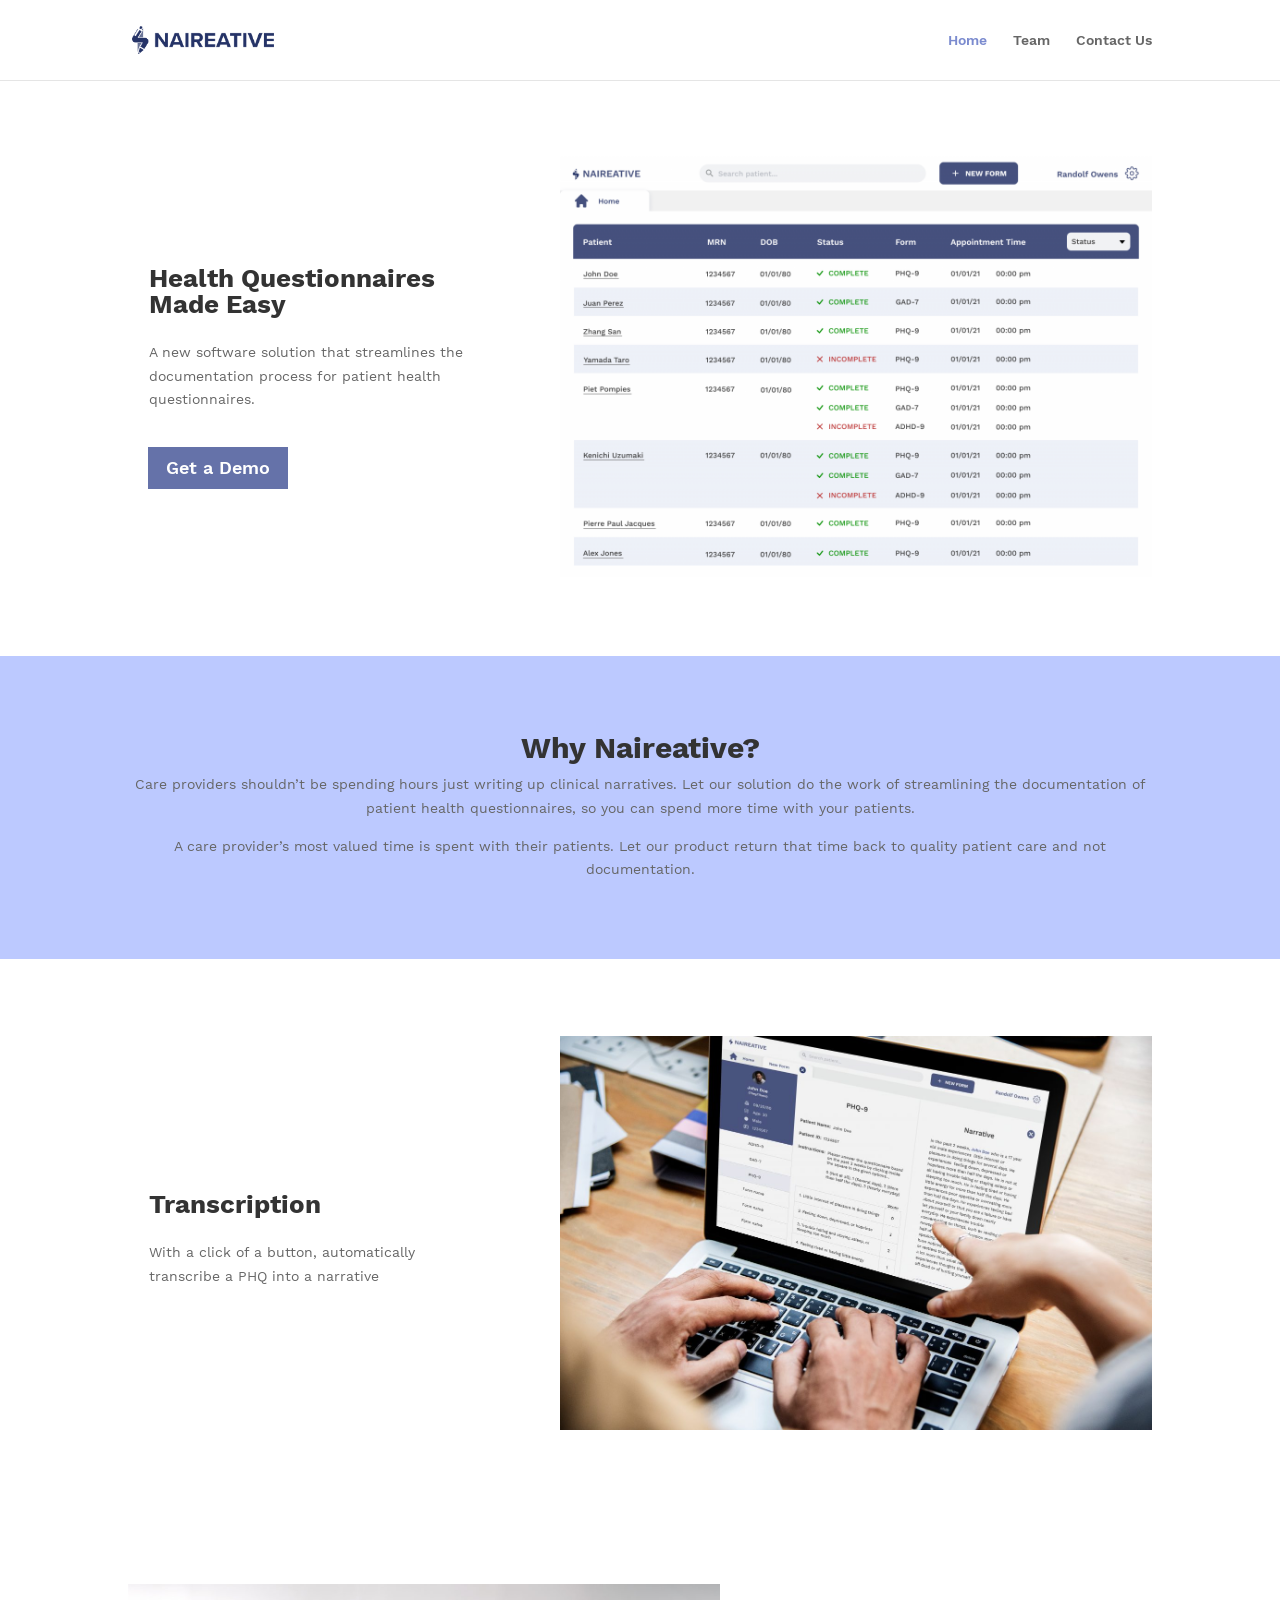
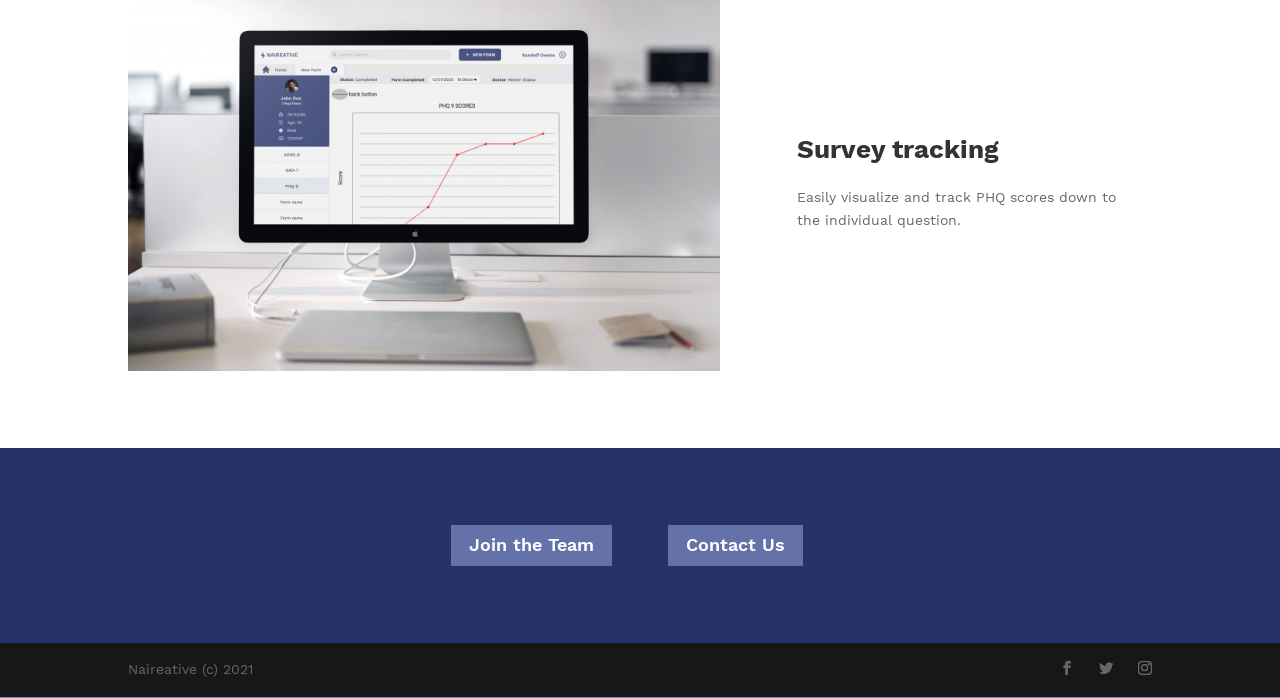
==== commit b9fceb7b: "Final v1" ====
--- a/index.html
+++ b/index.html
@@ -9,7 +9,7 @@
 		document.documentElement.className = 'js';
 	</script>
 
-	<title>Naireative |</title>
+	<title>Naireative</title>
 <style id="et-divi-userfonts">@font-face { font-family: "Work Sans Bold"; font-display: swap;  src: url("https://naireative.github.io/wp-content/uploads/et-fonts/WorkSans-Bold.ttf") format("truetype"); }@font-face { font-family: "Work Sans Regular"; font-display: swap;  src: url("https://naireative.github.io/wp-content/uploads/et-fonts/WorkSans-Regular.ttf") format("truetype"); }@font-face { font-family: "Work Sans Semibold"; font-display: swap;  src: url("https://naireative.github.io/wp-content/uploads/et-fonts/WorkSans-SemiBold.ttf") format("truetype"); }</style>
 <meta name="robots" content="max-image-preview:large">
 <link rel="dns-prefetch" href="//fonts.googleapis.com">
@@ -55,7 +55,7 @@
 <link rel="icon" href="https://naireative.github.io/wp-content/uploads/2021/04/cropped-Naireative-Website-Icon-192x192.png" sizes="192x192">
 <link rel="apple-touch-icon" href="https://naireative.github.io/wp-content/uploads/2021/04/cropped-Naireative-Website-Icon-180x180.png">
 <meta name="msapplication-TileImage" content="https://naireative.github.io/wp-content/uploads/2021/04/cropped-Naireative-Website-Icon-270x270.png">
-<style id="et-divi-customizer-global-cached-inline-styles">.woocommerce #respond input#submit,.woocommerce-page #respond input#submit,.woocommerce #content input.button,.woocommerce-page #content input.button,.woocommerce-message,.woocommerce-error,.woocommerce-info{background:#7b8bcf!important}#et_search_icon:hover,.mobile_menu_bar:before,.mobile_menu_bar:after,.et_toggle_slide_menu:after,.et-social-icon a:hover,.et_pb_sum,.et_pb_pricing li a,.et_pb_pricing_table_button,.et_overlay:before,.entry-summary p.price ins,.woocommerce div.product span.price,.woocommerce-page div.product span.price,.woocommerce #content div.product span.price,.woocommerce-page #content div.product span.price,.woocommerce div.product p.price,.woocommerce-page div.product p.price,.woocommerce #content div.product p.price,.woocommerce-page #content div.product p.price,.et_pb_member_social_links a:hover,.woocommerce .star-rating span:before,.woocommerce-page .star-rating span:before,.et_pb_widget li a:hover,.et_pb_filterable_portfolio .et_pb_portfolio_filters li a.active,.et_pb_filterable_portfolio .et_pb_portofolio_pagination ul li a.active,.et_pb_gallery .et_pb_gallery_pagination ul li a.active,.wp-pagenavi span.current,.wp-pagenavi a:hover,.nav-single a,.tagged_as a,.posted_in a{color:#7b8bcf}.et_pb_contact_submit,.et_password_protected_form .et_submit_button,.et_pb_bg_layout_light .et_pb_newsletter_button,.comment-reply-link,.form-submit .et_pb_button,.et_pb_bg_layout_light .et_pb_promo_button,.et_pb_bg_layout_light .et_pb_more_button,.woocommerce a.button.alt,.woocommerce-page a.button.alt,.woocommerce button.button.alt,.woocommerce button.button.alt.disabled,.woocommerce-page button.button.alt,.woocommerce-page button.button.alt.disabled,.woocommerce input.button.alt,.woocommerce-page input.button.alt,.woocommerce #respond input#submit.alt,.woocommerce-page #respond input#submit.alt,.woocommerce #content input.button.alt,.woocommerce-page #content input.button.alt,.woocommerce a.button,.woocommerce-page a.button,.woocommerce button.button,.woocommerce-page button.button,.woocommerce input.button,.woocommerce-page input.button,.et_pb_contact p input[type="checkbox"]:checked+label i:before,.et_pb_bg_layout_light.et_pb_module.et_pb_button{color:#7b8bcf}.footer-widget h4{color:#7b8bcf}.et-search-form,.nav li ul,.et_mobile_menu,.footer-widget li:before,.et_pb_pricing li:before,blockquote{border-color:#7b8bcf}.et_pb_counter_amount,.et_pb_featured_table .et_pb_pricing_heading,.et_quote_content,.et_link_content,.et_audio_content,.et_pb_post_slider.et_pb_bg_layout_dark,.et_slide_in_menu_container,.et_pb_contact p input[type="radio"]:checked+label i:before{background-color:#7b8bcf}a{color:#7b8bcf}#top-header,#et-secondary-nav li ul{background-color:#7b8bcf}#top-menu li.current-menu-ancestor>a,#top-menu li.current-menu-item>a,#top-menu li.current_page_item>a,.et_color_scheme_red #top-menu li.current-menu-ancestor>a,.et_color_scheme_red #top-menu li.current-menu-item>a,.et_color_scheme_red #top-menu li.current_page_item>a,.et_color_scheme_pink #top-menu li.current-menu-ancestor>a,.et_color_scheme_pink #top-menu li.current-menu-item>a,.et_color_scheme_pink #top-menu li.current_page_item>a,.et_color_scheme_orange #top-menu li.current-menu-ancestor>a,.et_color_scheme_orange #top-menu li.current-menu-item>a,.et_color_scheme_orange #top-menu li.current_page_item>a,.et_color_scheme_green #top-menu li.current-menu-ancestor>a,.et_color_scheme_green #top-menu li.current-menu-item>a,.et_color_scheme_green #top-menu li.current_page_item>a{color:#7b8bcf}#footer-widgets .footer-widget a,#footer-widgets .footer-widget li a,#footer-widgets .footer-widget li a:hover{color:#ffffff}.footer-widget{color:#ffffff}#main-footer .footer-widget h4{color:#7b8bcf}.footer-widget li:before{border-color:#7b8bcf}#footer-bottom .et-social-icon a{font-size:14px}body .et_pb_button,.woocommerce a.button.alt,.woocommerce-page a.button.alt,.woocommerce button.button.alt,.woocommerce button.button.alt.disabled,.woocommerce-page button.button.alt,.woocommerce-page button.button.alt.disabled,.woocommerce input.button.alt,.woocommerce-page input.button.alt,.woocommerce #respond input#submit.alt,.woocommerce-page #respond input#submit.alt,.woocommerce #content input.button.alt,.woocommerce-page #content input.button.alt,.woocommerce a.button,.woocommerce-page a.button,.woocommerce button.button,.woocommerce-page button.button,.woocommerce input.button,.woocommerce-page input.button,.woocommerce #respond input#submit,.woocommerce-page #respond input#submit,.woocommerce #content input.button,.woocommerce-page #content input.button,.woocommerce-message a.button.wc-forward{font-size:18px;background-color:#6572a9;border-width:0px!important;border-radius:0px}body.et_pb_button_helper_class .et_pb_button,body.et_pb_button_helper_class .et_pb_module.et_pb_button,.woocommerce.et_pb_button_helper_class a.button.alt,.woocommerce-page.et_pb_button_helper_class a.button.alt,.woocommerce.et_pb_button_helper_class button.button.alt,.woocommerce.et_pb_button_helper_class button.button.alt.disabled,.woocommerce-page.et_pb_button_helper_class button.button.alt,.woocommerce-page.et_pb_button_helper_class button.button.alt.disabled,.woocommerce.et_pb_button_helper_class input.button.alt,.woocommerce-page.et_pb_button_helper_class input.button.alt,.woocommerce.et_pb_button_helper_class #respond input#submit.alt,.woocommerce-page.et_pb_button_helper_class #respond input#submit.alt,.woocommerce.et_pb_button_helper_class #content input.button.alt,.woocommerce-page.et_pb_button_helper_class #content input.button.alt,.woocommerce.et_pb_button_helper_class a.button,.woocommerce-page.et_pb_button_helper_class a.button,.woocommerce.et_pb_button_helper_class button.button,.woocommerce-page.et_pb_button_helper_class button.button,.woocommerce.et_pb_button_helper_class input.button,.woocommerce-page.et_pb_button_helper_class input.button,.woocommerce.et_pb_button_helper_class #respond input#submit,.woocommerce-page.et_pb_button_helper_class #respond input#submit,.woocommerce.et_pb_button_helper_class #content input.button,.woocommerce-page.et_pb_button_helper_class #content input.button{color:#ffffff}body .et_pb_button:after,.woocommerce a.button.alt:after,.woocommerce-page a.button.alt:after,.woocommerce button.button.alt:after,.woocommerce-page button.button.alt:after,.woocommerce input.button.alt:after,.woocommerce-page input.button.alt:after,.woocommerce #respond input#submit.alt:after,.woocommerce-page #respond input#submit.alt:after,.woocommerce #content input.button.alt:after,.woocommerce-page #content input.button.alt:after,.woocommerce a.button:after,.woocommerce-page a.button:after,.woocommerce button.button:after,.woocommerce-page button.button:after,.woocommerce input.button:after,.woocommerce-page input.button:after,.woocommerce #respond input#submit:after,.woocommerce-page #respond input#submit:after,.woocommerce #content input.button:after,.woocommerce-page #content input.button:after{font-size:28.8px}body .et_pb_bg_layout_light.et_pb_button:hover,body .et_pb_bg_layout_light .et_pb_button:hover,body .et_pb_button:hover{color:#ffffff!important;background-color:#253368}.woocommerce a.button.alt:hover,.woocommerce-page a.button.alt:hover,.woocommerce button.button.alt:hover,.woocommerce button.button.alt.disabled:hover,.woocommerce-page button.button.alt:hover,.woocommerce-page button.button.alt.disabled:hover,.woocommerce input.button.alt:hover,.woocommerce-page input.button.alt:hover,.woocommerce #respond input#submit.alt:hover,.woocommerce-page #respond input#submit.alt:hover,.woocommerce #content input.button.alt:hover,.woocommerce-page #content input.button.alt:hover,.woocommerce a.button:hover,.woocommerce-page a.button:hover,.woocommerce button.button:hover,.woocommerce-page button.button:hover,.woocommerce input.button:hover,.woocommerce-page input.button:hover,.woocommerce #respond input#submit:hover,.woocommerce-page #respond input#submit:hover,.woocommerce #content input.button:hover,.woocommerce-page #content input.button:hover{color:#ffffff!important;background-color:#253368!important}h1,h2,h3,h4,h5,h6,.et_quote_content blockquote p,.et_pb_slide_description .et_pb_slide_title{font-weight:bold;font-style:normal;text-transform:none;text-decoration:none}.et_slide_in_menu_container,.et_slide_in_menu_container .et-search-field{letter-spacing:px}.et_slide_in_menu_container .et-search-field::-moz-placeholder{letter-spacing:px}.et_slide_in_menu_container .et-search-field::-webkit-input-placeholder{letter-spacing:px}.et_slide_in_menu_container .et-search-field:-ms-input-placeholder{letter-spacing:px}@media only screen and (min-width:981px){#logo{max-height:36%}.et_pb_svg_logo #logo{height:36%}.et_header_style_centered.et_hide_primary_logo #main-header:not(.et-fixed-header) .logo_container,.et_header_style_centered.et_hide_fixed_logo #main-header.et-fixed-header .logo_container{height:11.88px}.et-fixed-header#top-header,.et-fixed-header#top-header #et-secondary-nav li ul{background-color:#7b8bcf}.et-fixed-header #top-menu li.current-menu-ancestor>a,.et-fixed-header #top-menu li.current-menu-item>a,.et-fixed-header #top-menu li.current_page_item>a{color:#7b8bcf!important}}@media only screen and (min-width:1350px){.et_pb_row{padding:27px 0}.et_pb_section{padding:54px 0}.single.et_pb_pagebuilder_layout.et_full_width_page .et_post_meta_wrapper{padding-top:81px}.et_pb_fullwidth_section{padding:0}}	h1,h2,h3,h4,h5,h6{font-family:'Work Sans Bold',Helvetica,Arial,Lucida,sans-serif}body,input,textarea,select{font-family:'Work Sans Regular',Helvetica,Arial,Lucida,sans-serif}.et_pb_button{font-family:'Work Sans Semibold',Helvetica,Arial,Lucida,sans-serif}#main-header,#et-top-navigation{font-family:'Work Sans Semibold',Helvetica,Arial,Lucida,sans-serif}#top-header .container{font-family:'Work Sans Regular',Helvetica,Arial,Lucida,sans-serif}</style>
+<style id="et-divi-customizer-global-cached-inline-styles">.woocommerce #respond input#submit,.woocommerce-page #respond input#submit,.woocommerce #content input.button,.woocommerce-page #content input.button,.woocommerce-message,.woocommerce-error,.woocommerce-info{background:#7b8bcf!important}#et_search_icon:hover,.mobile_menu_bar:before,.mobile_menu_bar:after,.et_toggle_slide_menu:after,.et-social-icon a:hover,.et_pb_sum,.et_pb_pricing li a,.et_pb_pricing_table_button,.et_overlay:before,.entry-summary p.price ins,.woocommerce div.product span.price,.woocommerce-page div.product span.price,.woocommerce #content div.product span.price,.woocommerce-page #content div.product span.price,.woocommerce div.product p.price,.woocommerce-page div.product p.price,.woocommerce #content div.product p.price,.woocommerce-page #content div.product p.price,.et_pb_member_social_links a:hover,.woocommerce .star-rating span:before,.woocommerce-page .star-rating span:before,.et_pb_widget li a:hover,.et_pb_filterable_portfolio .et_pb_portfolio_filters li a.active,.et_pb_filterable_portfolio .et_pb_portofolio_pagination ul li a.active,.et_pb_gallery .et_pb_gallery_pagination ul li a.active,.wp-pagenavi span.current,.wp-pagenavi a:hover,.nav-single a,.tagged_as a,.posted_in a{color:#7b8bcf}.et_pb_contact_submit,.et_password_protected_form .et_submit_button,.et_pb_bg_layout_light .et_pb_newsletter_button,.comment-reply-link,.form-submit .et_pb_button,.et_pb_bg_layout_light .et_pb_promo_button,.et_pb_bg_layout_light .et_pb_more_button,.woocommerce a.button.alt,.woocommerce-page a.button.alt,.woocommerce button.button.alt,.woocommerce button.button.alt.disabled,.woocommerce-page button.button.alt,.woocommerce-page button.button.alt.disabled,.woocommerce input.button.alt,.woocommerce-page input.button.alt,.woocommerce #respond input#submit.alt,.woocommerce-page #respond input#submit.alt,.woocommerce #content input.button.alt,.woocommerce-page #content input.button.alt,.woocommerce a.button,.woocommerce-page a.button,.woocommerce button.button,.woocommerce-page button.button,.woocommerce input.button,.woocommerce-page input.button,.et_pb_contact p input[type="checkbox"]:checked+label i:before,.et_pb_bg_layout_light.et_pb_module.et_pb_button{color:#7b8bcf}.footer-widget h4{color:#7b8bcf}.et-search-form,.nav li ul,.et_mobile_menu,.footer-widget li:before,.et_pb_pricing li:before,blockquote{border-color:#7b8bcf}.et_pb_counter_amount,.et_pb_featured_table .et_pb_pricing_heading,.et_quote_content,.et_link_content,.et_audio_content,.et_pb_post_slider.et_pb_bg_layout_dark,.et_slide_in_menu_container,.et_pb_contact p input[type="radio"]:checked+label i:before{background-color:#7b8bcf}a{color:#7b8bcf}#top-header,#et-secondary-nav li ul{background-color:#7b8bcf}#top-menu li.current-menu-ancestor>a,#top-menu li.current-menu-item>a,#top-menu li.current_page_item>a,.et_color_scheme_red #top-menu li.current-menu-ancestor>a,.et_color_scheme_red #top-menu li.current-menu-item>a,.et_color_scheme_red #top-menu li.current_page_item>a,.et_color_scheme_pink #top-menu li.current-menu-ancestor>a,.et_color_scheme_pink #top-menu li.current-menu-item>a,.et_color_scheme_pink #top-menu li.current_page_item>a,.et_color_scheme_orange #top-menu li.current-menu-ancestor>a,.et_color_scheme_orange #top-menu li.current-menu-item>a,.et_color_scheme_orange #top-menu li.current_page_item>a,.et_color_scheme_green #top-menu li.current-menu-ancestor>a,.et_color_scheme_green #top-menu li.current-menu-item>a,.et_color_scheme_green #top-menu li.current_page_item>a{color:#7b8bcf}#footer-widgets .footer-widget a,#footer-widgets .footer-widget li a,#footer-widgets .footer-widget li a:hover{color:#ffffff}.footer-widget{color:#ffffff}#main-footer .footer-widget h4{color:#7b8bcf}.footer-widget li:before{border-color:#7b8bcf}#footer-bottom .et-social-icon a{font-size:14px}body .et_pb_button,.woocommerce a.button.alt,.woocommerce-page a.button.alt,.woocommerce button.button.alt,.woocommerce button.button.alt.disabled,.woocommerce-page button.button.alt,.woocommerce-page button.button.alt.disabled,.woocommerce input.button.alt,.woocommerce-page input.button.alt,.woocommerce #respond input#submit.alt,.woocommerce-page #respond input#submit.alt,.woocommerce #content input.button.alt,.woocommerce-page #content input.button.alt,.woocommerce a.button,.woocommerce-page a.button,.woocommerce button.button,.woocommerce-page button.button,.woocommerce input.button,.woocommerce-page input.button,.woocommerce #respond input#submit,.woocommerce-page #respond input#submit,.woocommerce #content input.button,.woocommerce-page #content input.button,.woocommerce-message a.button.wc-forward{font-size:18px;background-color:#6572a9;border-width:0px!important;border-radius:0px}body.et_pb_button_helper_class .et_pb_button,body.et_pb_button_helper_class .et_pb_module.et_pb_button,.woocommerce.et_pb_button_helper_class a.button.alt,.woocommerce-page.et_pb_button_helper_class a.button.alt,.woocommerce.et_pb_button_helper_class button.button.alt,.woocommerce.et_pb_button_helper_class button.button.alt.disabled,.woocommerce-page.et_pb_button_helper_class button.button.alt,.woocommerce-page.et_pb_button_helper_class button.button.alt.disabled,.woocommerce.et_pb_button_helper_class input.button.alt,.woocommerce-page.et_pb_button_helper_class input.button.alt,.woocommerce.et_pb_button_helper_class #respond input#submit.alt,.woocommerce-page.et_pb_button_helper_class #respond input#submit.alt,.woocommerce.et_pb_button_helper_class #content input.button.alt,.woocommerce-page.et_pb_button_helper_class #content input.button.alt,.woocommerce.et_pb_button_helper_class a.button,.woocommerce-page.et_pb_button_helper_class a.button,.woocommerce.et_pb_button_helper_class button.button,.woocommerce-page.et_pb_button_helper_class button.button,.woocommerce.et_pb_button_helper_class input.button,.woocommerce-page.et_pb_button_helper_class input.button,.woocommerce.et_pb_button_helper_class #respond input#submit,.woocommerce-page.et_pb_button_helper_class #respond input#submit,.woocommerce.et_pb_button_helper_class #content input.button,.woocommerce-page.et_pb_button_helper_class #content input.button{color:#ffffff}body .et_pb_button:after,.woocommerce a.button.alt:after,.woocommerce-page a.button.alt:after,.woocommerce button.button.alt:after,.woocommerce-page button.button.alt:after,.woocommerce input.button.alt:after,.woocommerce-page input.button.alt:after,.woocommerce #respond input#submit.alt:after,.woocommerce-page #respond input#submit.alt:after,.woocommerce #content input.button.alt:after,.woocommerce-page #content input.button.alt:after,.woocommerce a.button:after,.woocommerce-page a.button:after,.woocommerce button.button:after,.woocommerce-page button.button:after,.woocommerce input.button:after,.woocommerce-page input.button:after,.woocommerce #respond input#submit:after,.woocommerce-page #respond input#submit:after,.woocommerce #content input.button:after,.woocommerce-page #content input.button:after{font-size:28.8px}body .et_pb_bg_layout_light.et_pb_button:hover,body .et_pb_bg_layout_light .et_pb_button:hover,body .et_pb_button:hover{color:#ffffff!important;background-color:#46517e}.woocommerce a.button.alt:hover,.woocommerce-page a.button.alt:hover,.woocommerce button.button.alt:hover,.woocommerce button.button.alt.disabled:hover,.woocommerce-page button.button.alt:hover,.woocommerce-page button.button.alt.disabled:hover,.woocommerce input.button.alt:hover,.woocommerce-page input.button.alt:hover,.woocommerce #respond input#submit.alt:hover,.woocommerce-page #respond input#submit.alt:hover,.woocommerce #content input.button.alt:hover,.woocommerce-page #content input.button.alt:hover,.woocommerce a.button:hover,.woocommerce-page a.button:hover,.woocommerce button.button:hover,.woocommerce-page button.button:hover,.woocommerce input.button:hover,.woocommerce-page input.button:hover,.woocommerce #respond input#submit:hover,.woocommerce-page #respond input#submit:hover,.woocommerce #content input.button:hover,.woocommerce-page #content input.button:hover{color:#ffffff!important;background-color:#46517e!important}h1,h2,h3,h4,h5,h6,.et_quote_content blockquote p,.et_pb_slide_description .et_pb_slide_title{font-weight:bold;font-style:normal;text-transform:none;text-decoration:none}.et_slide_in_menu_container,.et_slide_in_menu_container .et-search-field{letter-spacing:px}.et_slide_in_menu_container .et-search-field::-moz-placeholder{letter-spacing:px}.et_slide_in_menu_container .et-search-field::-webkit-input-placeholder{letter-spacing:px}.et_slide_in_menu_container .et-search-field:-ms-input-placeholder{letter-spacing:px}@media only screen and (min-width:981px){#logo{max-height:36%}.et_pb_svg_logo #logo{height:36%}.et_header_style_centered.et_hide_primary_logo #main-header:not(.et-fixed-header) .logo_container,.et_header_style_centered.et_hide_fixed_logo #main-header.et-fixed-header .logo_container{height:11.88px}.et-fixed-header#top-header,.et-fixed-header#top-header #et-secondary-nav li ul{background-color:#7b8bcf}.et-fixed-header #top-menu li.current-menu-ancestor>a,.et-fixed-header #top-menu li.current-menu-item>a,.et-fixed-header #top-menu li.current_page_item>a{color:#7b8bcf!important}}@media only screen and (min-width:1350px){.et_pb_row{padding:27px 0}.et_pb_section{padding:54px 0}.single.et_pb_pagebuilder_layout.et_full_width_page .et_post_meta_wrapper{padding-top:81px}.et_pb_fullwidth_section{padding:0}}	h1,h2,h3,h4,h5,h6{font-family:'Work Sans Bold',Helvetica,Arial,Lucida,sans-serif}body,input,textarea,select{font-family:'Work Sans Regular',Helvetica,Arial,Lucida,sans-serif}.et_pb_button{font-family:'Work Sans Semibold',Helvetica,Arial,Lucida,sans-serif}#main-header,#et-top-navigation{font-family:'Work Sans Semibold',Helvetica,Arial,Lucida,sans-serif}#top-header .container{font-family:'Work Sans Regular',Helvetica,Arial,Lucida,sans-serif}</style>
 </head>
 <body class="home page-template-default page page-id-44 custom-background et_button_no_icon et_pb_button_helper_class et_fixed_nav et_show_nav et_primary_nav_dropdown_animation_fade et_secondary_nav_dropdown_animation_fade et_header_style_left et_pb_footer_columns1 et_cover_background et_pb_gutter et_pb_gutters3 et_pb_pagebuilder_layout et_smooth_scroll et_no_sidebar et_divi_theme et-db et_minified_js et_minified_css">
 	<div id="page-container">
@@ -119,7 +119,7 @@
 				<div class="et_pb_column et_pb_column_2_5 et_pb_column_0  et_pb_css_mix_blend_mode_passthrough">
 				
 				
-				<div class="et_pb_module et_pb_text et_pb_text_0  et_pb_text_align_left et_pb_bg_layout_light">
+				<div class="et_pb_module et_pb_text et_pb_text_0 et_animated  et_pb_text_align_left et_pb_bg_layout_light">
 				
 				
 				<div class="et_pb_text_inner">
@@ -135,12 +135,12 @@
 <p><!-- /wp:cover --></p>
 </div>
 			</div> <!-- .et_pb_text --><div class="et_pb_button_module_wrapper et_pb_button_0_wrapper et_pb_button_alignment_left et_pb_module ">
-				<a class="et_pb_button et_pb_button_0 et_pb_bg_layout_light" href="https://naireative.github.io/contact/">Get a Demo</a>
+				<a class="et_pb_button et_pb_button_0 et_animated et_pb_bg_layout_light" href="https://naireative.github.io/contact/">Get a Demo</a>
 			</div>
 			</div> <!-- .et_pb_column --><div class="et_pb_column et_pb_column_3_5 et_pb_column_1  et_pb_css_mix_blend_mode_passthrough et-last-child">
 				
 				
-				<div class="et_pb_module et_pb_image et_pb_image_0">
+				<div class="et_pb_module et_pb_image et_pb_image_0 et_animated et-waypoint">
 				
 				
 				<span class="et_pb_image_wrap "><img loading="lazy" src="https://naireative.github.io/wp-content/uploads/2021/04/1.png" alt="" title="1" height="auto" width="auto" srcset="https://naireative.github.io/wp-content/uploads/2021/04/1.png 1440w, https://naireative.github.io/wp-content/uploads/2021/04/1-1280x910.png 1280w, https://naireative.github.io/wp-content/uploads/2021/04/1-980x697.png 980w, https://naireative.github.io/wp-content/uploads/2021/04/1-480x341.png 480w" sizes="(min-width: 0px) and (max-width: 480px) 480px, (min-width: 481px) and (max-width: 980px) 980px, (min-width: 981px) and (max-width: 1280px) 1280px, (min-width: 1281px) 1440px, 100vw" class="wp-image-80"></span>
@@ -167,7 +167,6 @@
 <h1 style="text-align: center;"><strong>Why Naireative?</strong></h1>
 <p style="text-align: center;">Care providers shouldn’t be spending hours just writing up clinical narratives. Let our solution do the work of streamlining the documentation of patient health questionnaires, so you can spend more time with your patients.</p>
 <p style="text-align: center;">A care provider’s most valued time is spent with their patients. Let our product return that time back to quality patient care and not documentation.</p>
-<p style="text-align: center;"> </p>
 </div>
 			</div> <!-- .et_pb_text -->
 			</div> <!-- .et_pb_column -->
@@ -185,7 +184,7 @@
 				<div class="et_pb_column et_pb_column_2_5 et_pb_column_3  et_pb_css_mix_blend_mode_passthrough">
 				
 				
-				<div class="et_pb_module et_pb_text et_pb_text_2  et_pb_text_align_left et_pb_bg_layout_light">
+				<div class="et_pb_module et_pb_text et_pb_text_2 et_animated  et_pb_text_align_left et_pb_bg_layout_light">
 				
 				
 				<div class="et_pb_text_inner">
@@ -202,7 +201,7 @@
 			</div> <!-- .et_pb_column --><div class="et_pb_column et_pb_column_3_5 et_pb_column_4  et_pb_css_mix_blend_mode_passthrough et-last-child">
 				
 				
-				<div class="et_pb_module et_pb_image et_pb_image_1">
+				<div class="et_pb_module et_pb_image et_pb_image_1 et_animated et-waypoint">
 				
 				
 				<span class="et_pb_image_wrap "><img loading="lazy" src="https://naireative.github.io/wp-content/uploads/2021/04/2.1-scaled.jpg" alt="" title="2.1" height="auto" width="auto" srcset="https://naireative.github.io/wp-content/uploads/2021/04/2.1-scaled.jpg 2560w, https://naireative.github.io/wp-content/uploads/2021/04/2.1-1280x853.jpg 1280w, https://naireative.github.io/wp-content/uploads/2021/04/2.1-980x653.jpg 980w, https://naireative.github.io/wp-content/uploads/2021/04/2.1-480x320.jpg 480w" sizes="(min-width: 0px) and (max-width: 480px) 480px, (min-width: 481px) and (max-width: 980px) 980px, (min-width: 981px) and (max-width: 1280px) 1280px, (min-width: 1281px) 2560px, 100vw" class="wp-image-82"></span>
@@ -222,7 +221,7 @@
 				<div class="et_pb_column et_pb_column_3_5 et_pb_column_5  et_pb_css_mix_blend_mode_passthrough">
 				
 				
-				<div class="et_pb_module et_pb_image et_pb_image_2">
+				<div class="et_pb_module et_pb_image et_pb_image_2 et_animated et-waypoint">
 				
 				
 				<span class="et_pb_image_wrap "><img loading="lazy" src="https://naireative.github.io/wp-content/uploads/2021/04/3.1-scaled.jpg" alt="" title="3.1" height="auto" width="auto" srcset="https://naireative.github.io/wp-content/uploads/2021/04/3.1-scaled.jpg 2560w, https://naireative.github.io/wp-content/uploads/2021/04/3.1-300x197.jpg 300w, https://naireative.github.io/wp-content/uploads/2021/04/3.1-1024x671.jpg 1024w, https://naireative.github.io/wp-content/uploads/2021/04/3.1-768x503.jpg 768w, https://naireative.github.io/wp-content/uploads/2021/04/3.1-1536x1006.jpg 1536w, https://naireative.github.io/wp-content/uploads/2021/04/3.1-2048x1342.jpg 2048w" sizes="(max-width: 2560px) 100vw, 2560px" class="wp-image-84"></span>
@@ -230,7 +229,7 @@
 			</div> <!-- .et_pb_column --><div class="et_pb_column et_pb_column_2_5 et_pb_column_6  et_pb_css_mix_blend_mode_passthrough et-last-child">
 				
 				
-				<div class="et_pb_module et_pb_text et_pb_text_3  et_pb_text_align_left et_pb_bg_layout_light">
+				<div class="et_pb_module et_pb_text et_pb_text_3 et_animated  et_pb_text_align_left et_pb_bg_layout_light">
 				
 				
 				<div class="et_pb_text_inner">
@@ -250,7 +249,7 @@
 			</div> <!-- .et_pb_row -->
 				
 				
-			</div> <!-- .et_pb_section --><div class="et_pb_section et_pb_section_4 et_section_regular">
+			</div> <!-- .et_pb_section --><div class="et_pb_section et_pb_section_4 et_pb_with_background et_section_regular">
 				
 				
 				
@@ -325,19 +324,22 @@
 
 	</div> <!-- #page-container -->
 
+		<script type="text/javascript">
+				var et_animation_data = [{"class":"et_pb_text_0","style":"slideLeft","repeat":"once","duration":"1000ms","delay":"0ms","intensity":"50%","starting_opacity":"0%","speed_curve":"ease-in-out"},{"class":"et_pb_button_0","style":"fade","repeat":"once","duration":"1000ms","delay":"0ms","intensity":"50%","starting_opacity":"0%","speed_curve":"ease-in-out"},{"class":"et_pb_image_0","style":"fade","repeat":"once","duration":"1000ms","delay":"0ms","intensity":"50%","starting_opacity":"0%","speed_curve":"ease-in-out"},{"class":"et_pb_text_2","style":"slideBottom","repeat":"once","duration":"1000ms","delay":"0ms","intensity":"50%","starting_opacity":"0%","speed_curve":"ease-in-out"},{"class":"et_pb_image_1","style":"fade","repeat":"once","duration":"1000ms","delay":"0ms","intensity":"50%","starting_opacity":"0%","speed_curve":"ease-in-out"},{"class":"et_pb_image_2","style":"fade","repeat":"once","duration":"1000ms","delay":"0ms","intensity":"50%","starting_opacity":"0%","speed_curve":"ease-in-out"},{"class":"et_pb_text_3","style":"slideBottom","repeat":"once","duration":"1000ms","delay":"0ms","intensity":"50%","starting_opacity":"0%","speed_curve":"ease-in-out"}];
+				</script>
 	<script type="text/javascript" id="divi-custom-script-js-extra">
 /* <![CDATA[ */
 var DIVI = {"item_count":"%d Item","items_count":"%d Items"};
 var et_shortcodes_strings = {"previous":"Previous","next":"Next"};
 var et_pb_custom = {"ajaxurl":"https:\/\/naireative.github.io\/wp-admin\/admin-ajax.php","images_uri":"https:\/\/naireative.github.io\/wp-content\/themes\/Divi\/images","builder_images_uri":"https:\/\/naireative.github.io\/wp-content\/themes\/Divi\/includes\/builder\/images","et_frontend_nonce":"61561ef924","subscription_failed":"Please, check the fields below to make sure you entered the correct information.","et_ab_log_nonce":"81a1d2cfe2","fill_message":"Please, fill in the following fields:","contact_error_message":"Please, fix the following errors:","invalid":"Invalid email","captcha":"Captcha","prev":"Prev","previous":"Previous","next":"Next","wrong_captcha":"You entered the wrong number in captcha.","wrong_checkbox":"Checkbox","ignore_waypoints":"no","is_divi_theme_used":"1","widget_search_selector":".widget_search","ab_tests":[],"is_ab_testing_active":"","page_id":"44","unique_test_id":"","ab_bounce_rate":"5","is_cache_plugin_active":"no","is_shortcode_tracking":"","tinymce_uri":""}; var et_builder_utils_params = {"condition":{"diviTheme":true,"extraTheme":false},"scrollLocations":["app","top"],"builderScrollLocations":{"desktop":"app","tablet":"app","phone":"app"},"onloadScrollLocation":"app","builderType":"fe"}; var et_frontend_scripts = {"builderCssContainerPrefix":"#et-boc","builderCssLayoutPrefix":"#et-boc .et-l"};
 var et_pb_box_shadow_elements = [];
-var et_pb_motion_elements = {"desktop":[],"tablet":[],"phone":[]};
+var et_pb_motion_elements = {"desktop":[{"id":".et_pb_section_1","start":0,"midStart":50,"midEnd":50,"end":100,"startValue":0,"midValue":100,"endValue":100,"resolver":"opacity","module_type":"et_pb_section","trigger_start":"middle","trigger_end":"middle"}],"tablet":[{"id":".et_pb_section_1","start":0,"midStart":50,"midEnd":50,"end":100,"startValue":0,"midValue":100,"endValue":100,"resolver":"opacity","module_type":"et_pb_section","trigger_start":"middle","trigger_end":"middle"}],"phone":[{"id":".et_pb_section_1","start":0,"midStart":50,"midEnd":50,"end":100,"startValue":0,"midValue":100,"endValue":100,"resolver":"opacity","module_type":"et_pb_section","trigger_start":"middle","trigger_end":"middle"}]};
 var et_pb_sticky_elements = [];
 /* ]]> */
 </script>
 <script type="text/javascript" src="https://naireative.github.io/wp-content/themes/Divi/js/custom.unified.js?ver=4.9.4" id="divi-custom-script-js"></script>
 <script type="text/javascript" src="https://naireative.github.io/wp-content/themes/Divi/core/admin/js/common.js?ver=4.9.4" id="et-core-common-js"></script>
 <script type="text/javascript" src="https://naireative.github.io/wp-includes/js/wp-embed.min.js?ver=5.7.1" id="wp-embed-js"></script>
-<style id="et-builder-module-design-44-cached-inline-styles">@font-face{font-family:"Work Sans Bold";font-display:swap;src:url("https://naireative.github.io/wp-content/uploads/et-fonts/WorkSans-Bold.ttf") format("truetype")}@font-face{font-family:"Work Sans Regular";font-display:swap;src:url("https://naireative.github.io/wp-content/uploads/et-fonts/WorkSans-Regular.ttf") format("truetype")}@font-face{font-family:"Work Sans Semibold";font-display:swap;src:url("https://naireative.github.io/wp-content/uploads/et-fonts/WorkSans-SemiBold.ttf") format("truetype")}.et_pb_section_0.section_has_divider.et_pb_top_divider .et_pb_top_inside_divider{background-image:url([data-uri]);background-size:100% 100px;top:0;height:100px;z-index:1;background-color:transparent}.et_pb_row_0{min-height:344.7px;align-items:center}.et_pb_row_3{min-height:344.7px;align-items:center}.et_pb_row_2{min-height:344.7px;align-items:center}.et_pb_text_0{padding-bottom:0px!important;margin-left:0px!important;width:100%}.et_pb_button_0_wrapper{margin-left:20px!important}body #page-container .et_pb_section .et_pb_button_0{color:#FFFFFF!important;border-color:RGBA(0,0,0,0);font-size:18px;font-family:'Work Sans Semibold',Helvetica,Arial,Lucida,sans-serif!important;background-color:#7b8bcf}body #page-container .et_pb_section .et_pb_button_0,body #page-container .et_pb_section .et_pb_button_0:hover{padding:0.3em 1em!important}body #page-container .et_pb_section .et_pb_button_0:before,body #page-container .et_pb_section .et_pb_button_0:after{display:none!important}.et_pb_button_1,.et_pb_button_1:after{transition:all 300ms ease 0ms}.et_pb_button_2,.et_pb_button_2:after{transition:all 300ms ease 0ms}.et_pb_button_0,.et_pb_button_0:after{transition:all 300ms ease 0ms}.et_pb_image_1{padding-bottom:0px;text-align:left;margin-left:0}.et_pb_image_0{padding-bottom:0px;text-align:left;margin-left:0}.et_pb_image_2{padding-bottom:0px;text-align:left;margin-left:0}.et_pb_section_1.et_pb_section{background-color:#bcc9ff!important}.et_pb_section_3.section_has_divider.et_pb_top_divider .et_pb_top_inside_divider{background-image:url([data-uri]);background-size:100% 100px;top:0;height:100px;z-index:1}.et_pb_section_2.section_has_divider.et_pb_top_divider .et_pb_top_inside_divider{background-image:url([data-uri]);background-size:100% 100px;top:0;height:100px;z-index:1}.et_pb_text_2{padding-bottom:0px!important;width:100%}.et_pb_text_3{padding-bottom:0px!important;width:100%}</style>
+<style id="et-builder-module-design-44-cached-inline-styles">@font-face{font-family:"Work Sans Bold";font-display:swap;src:url("https://naireative.github.io/wp-content/uploads/et-fonts/WorkSans-Bold.ttf") format("truetype")}@font-face{font-family:"Work Sans Regular";font-display:swap;src:url("https://naireative.github.io/wp-content/uploads/et-fonts/WorkSans-Regular.ttf") format("truetype")}@font-face{font-family:"Work Sans Semibold";font-display:swap;src:url("https://naireative.github.io/wp-content/uploads/et-fonts/WorkSans-SemiBold.ttf") format("truetype")}.et_pb_section_0.et_pb_section{padding-bottom:54px}.et_pb_section_0.section_has_divider.et_pb_top_divider .et_pb_top_inside_divider{background-image:url([data-uri]);background-size:100% 100px;top:0;height:100px;z-index:1;background-color:transparent}.et_pb_row_3{min-height:344.7px;align-items:center}.et_pb_row_2{min-height:344.7px;align-items:center}.et_pb_row_0{min-height:344.7px;align-items:center}.et_pb_text_0{padding-bottom:0px!important;margin-left:0px!important;width:100%}.et_pb_button_0_wrapper{margin-left:20px!important}.et_pb_button_0,.et_pb_button_0:after{transition:all 300ms ease 0ms}.et_pb_button_1,.et_pb_button_1:after{transition:all 300ms ease 0ms}.et_pb_button_2,.et_pb_button_2:after{transition:all 300ms ease 0ms}.et_pb_image_0{padding-bottom:0px;text-align:left;margin-left:0}.et_pb_image_1{padding-bottom:0px;text-align:left;margin-left:0}.et_pb_image_2{padding-bottom:0px;text-align:left;margin-left:0}.et_pb_section_1.et_pb_section{background-color:#bcc9ff!important}.et_pb_section_2.section_has_divider.et_pb_top_divider .et_pb_top_inside_divider{background-image:url([data-uri]);background-size:100% 100px;top:0;height:100px;z-index:1}.et_pb_section_3.section_has_divider.et_pb_top_divider .et_pb_top_inside_divider{background-image:url([data-uri]);background-size:100% 100px;top:0;height:100px;z-index:1}.et_pb_text_2{padding-bottom:0px!important;width:100%}.et_pb_text_3{padding-bottom:0px!important;width:100%}.et_pb_section_4.et_pb_section{background-color:#253368!important}</style>
 </body>
 </html>
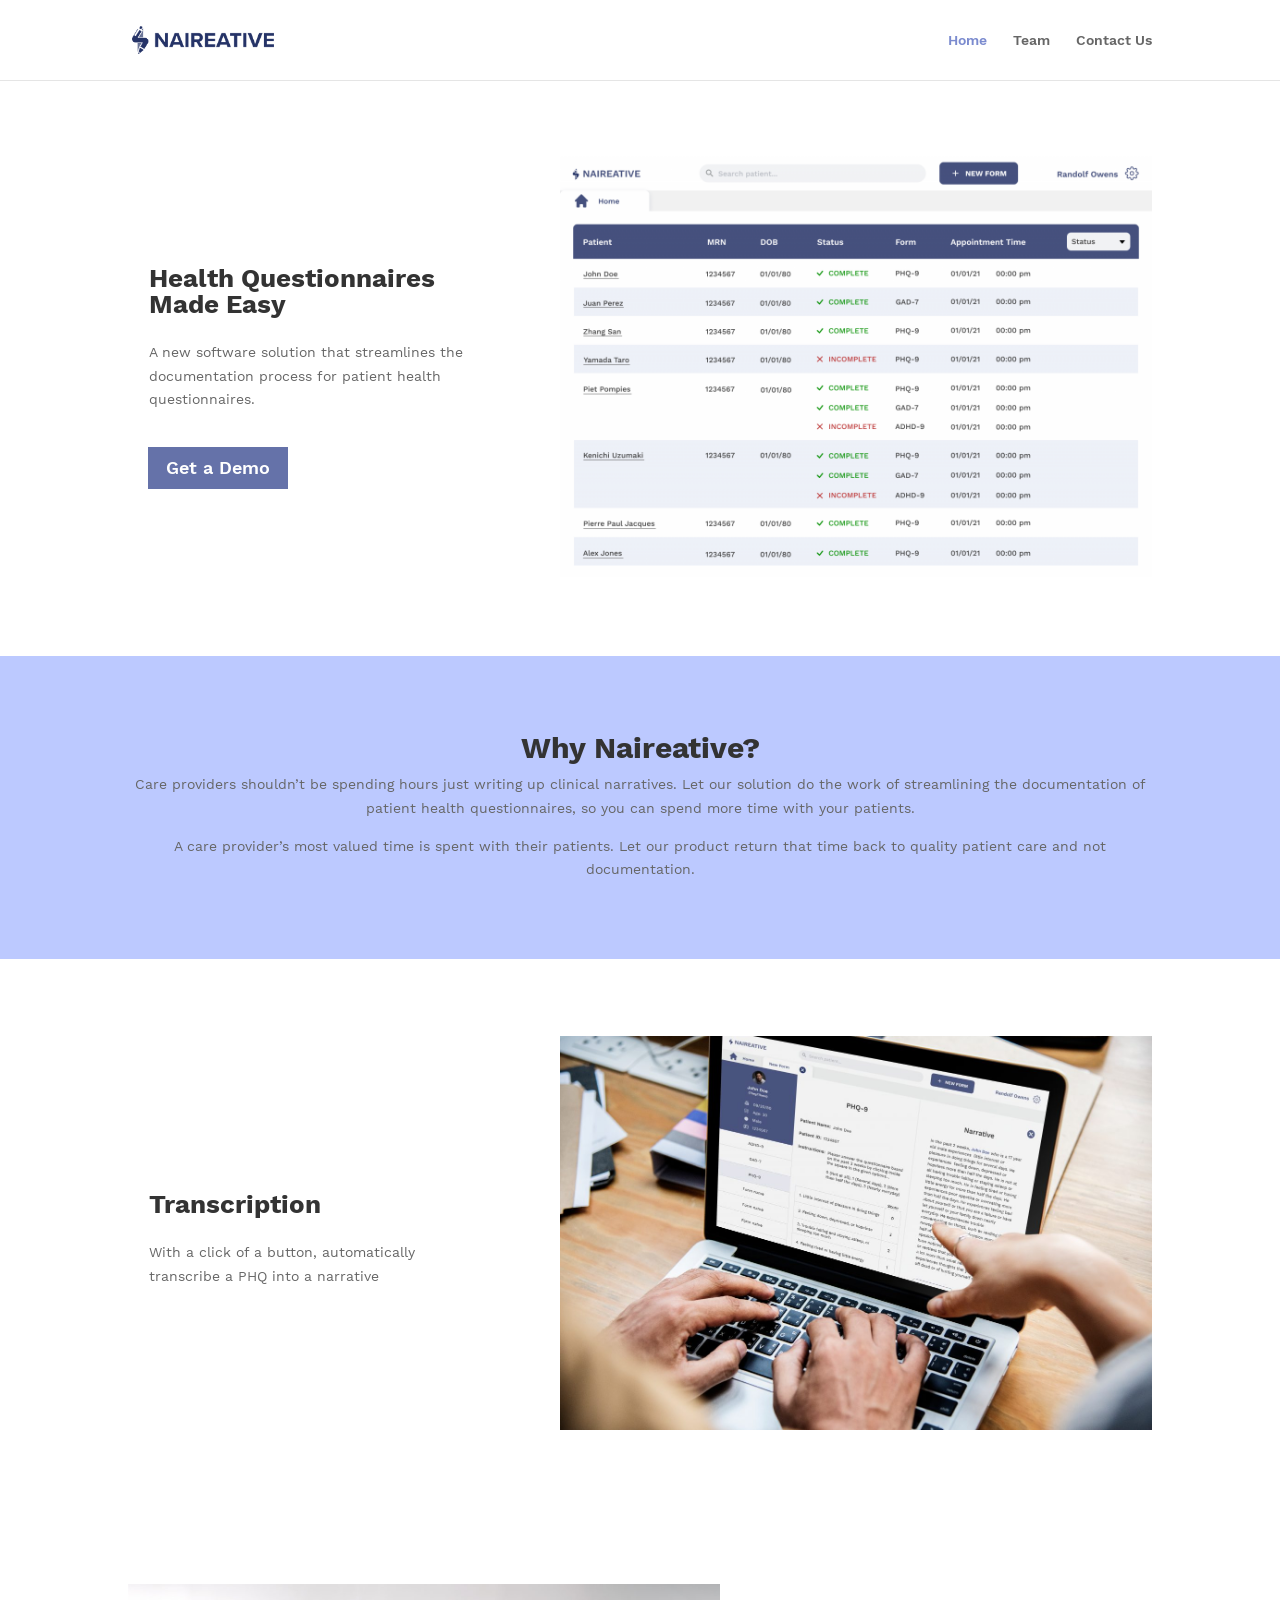
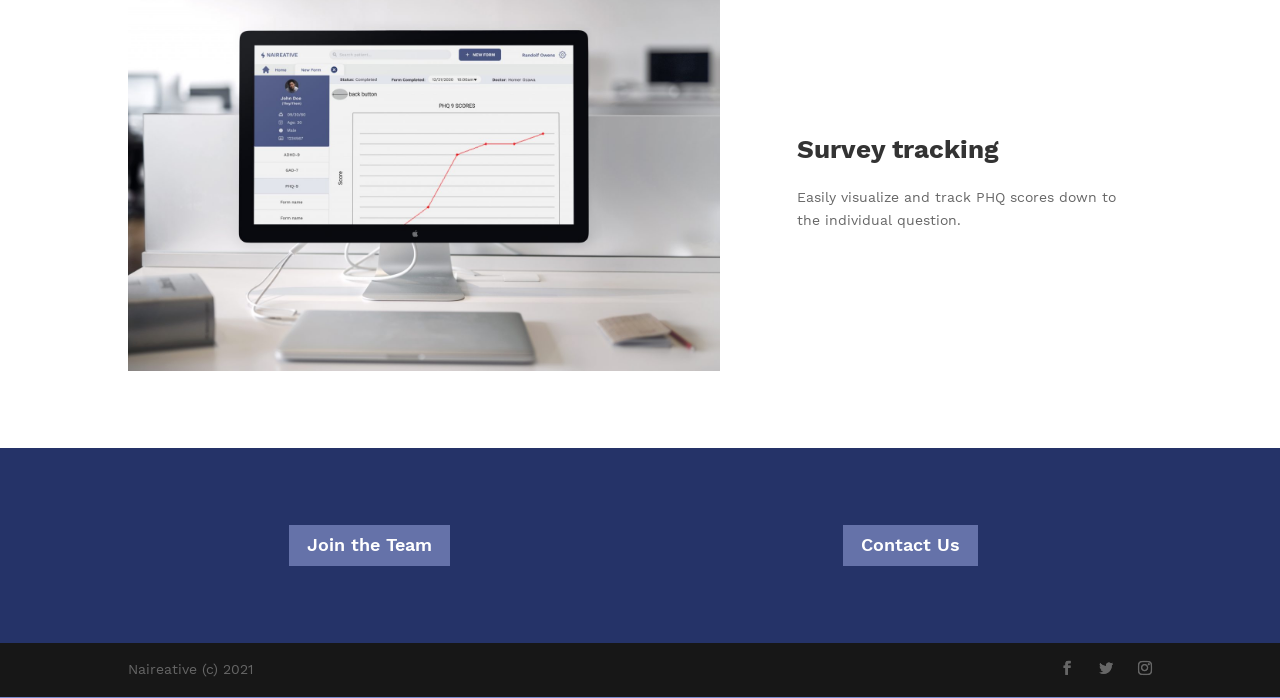
==== commit 625666a4: "Remove Sam, update mobile layout on home" ====
--- a/index.html
+++ b/index.html
@@ -258,13 +258,13 @@
 				<div class="et_pb_column et_pb_column_1_2 et_pb_column_7  et_pb_css_mix_blend_mode_passthrough">
 				
 				
-				<div class="et_pb_button_module_wrapper et_pb_button_1_wrapper et_pb_button_alignment_right et_pb_module ">
+				<div class="et_pb_button_module_wrapper et_pb_button_1_wrapper et_pb_button_alignment_center et_pb_module ">
 				<a class="et_pb_button et_pb_button_1 et_pb_bg_layout_light" href="https://naireative.github.io/contact/">Join the Team</a>
 			</div>
 			</div> <!-- .et_pb_column --><div class="et_pb_column et_pb_column_1_2 et_pb_column_8  et_pb_css_mix_blend_mode_passthrough et-last-child">
 				
 				
-				<div class="et_pb_button_module_wrapper et_pb_button_2_wrapper et_pb_button_alignment_left et_pb_module ">
+				<div class="et_pb_button_module_wrapper et_pb_button_2_wrapper et_pb_button_alignment_center et_pb_module ">
 				<a class="et_pb_button et_pb_button_2 et_pb_bg_layout_light" href="https://naireative.github.io/contact/">Contact Us</a>
 			</div>
 			</div> <!-- .et_pb_column -->
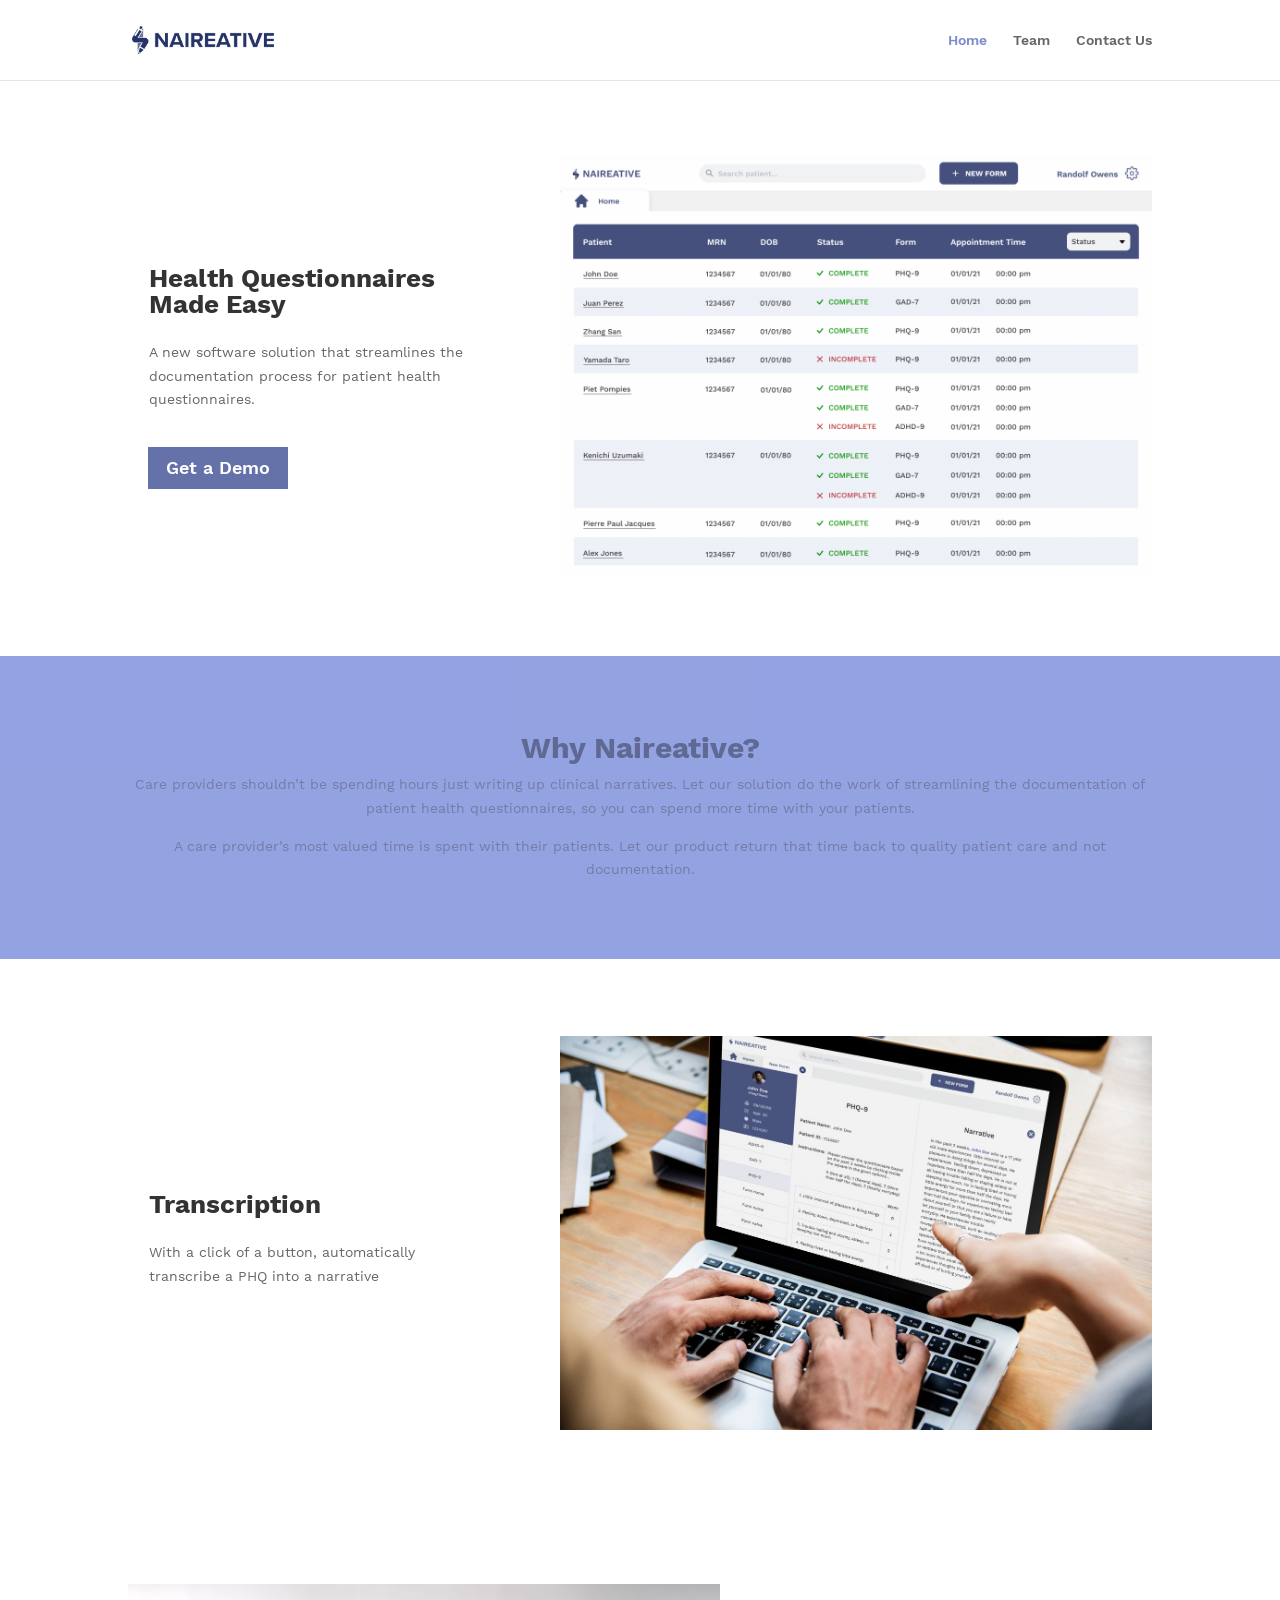
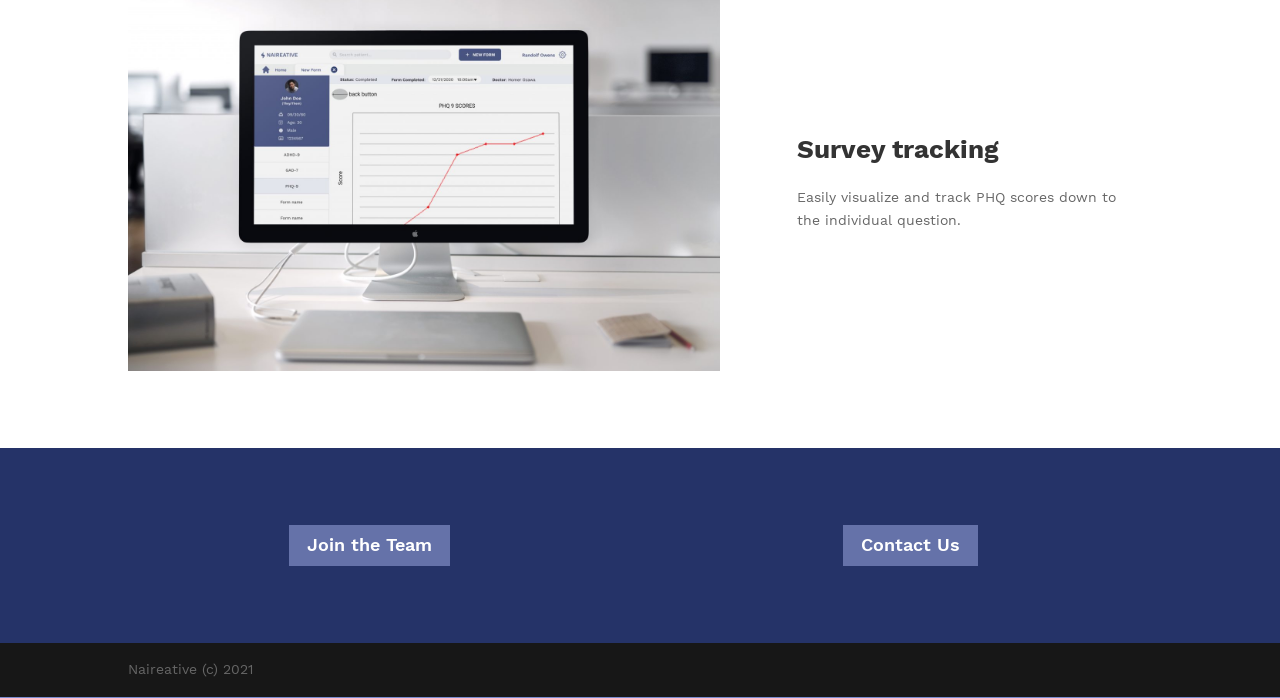
==== commit 1fc6eac0: "Remove social" ====
--- a/index.html
+++ b/index.html
@@ -297,26 +297,7 @@
 		
 				<div id="footer-bottom">
 					<div class="container clearfix">
-				<ul class="et-social-icons">
-
-	<li class="et-social-icon et-social-facebook">
-		<a href="#" class="icon">
-			<span>Facebook</span>
-		</a>
-	</li>
-	<li class="et-social-icon et-social-twitter">
-		<a href="#" class="icon">
-			<span>Twitter</span>
-		</a>
-	</li>
-	<li class="et-social-icon et-social-instagram">
-		<a href="#" class="icon">
-			<span>Instagram</span>
-		</a>
-	</li>
-
-</ul>
-<div id="footer-info">Naireative (c) 2021</div>					</div>	<!-- .container -->
+				<div id="footer-info">Naireative (c) 2021</div>					</div>	<!-- .container -->
 				</div>
 			</footer> <!-- #main-footer -->
 		</div> <!-- #et-main-area -->
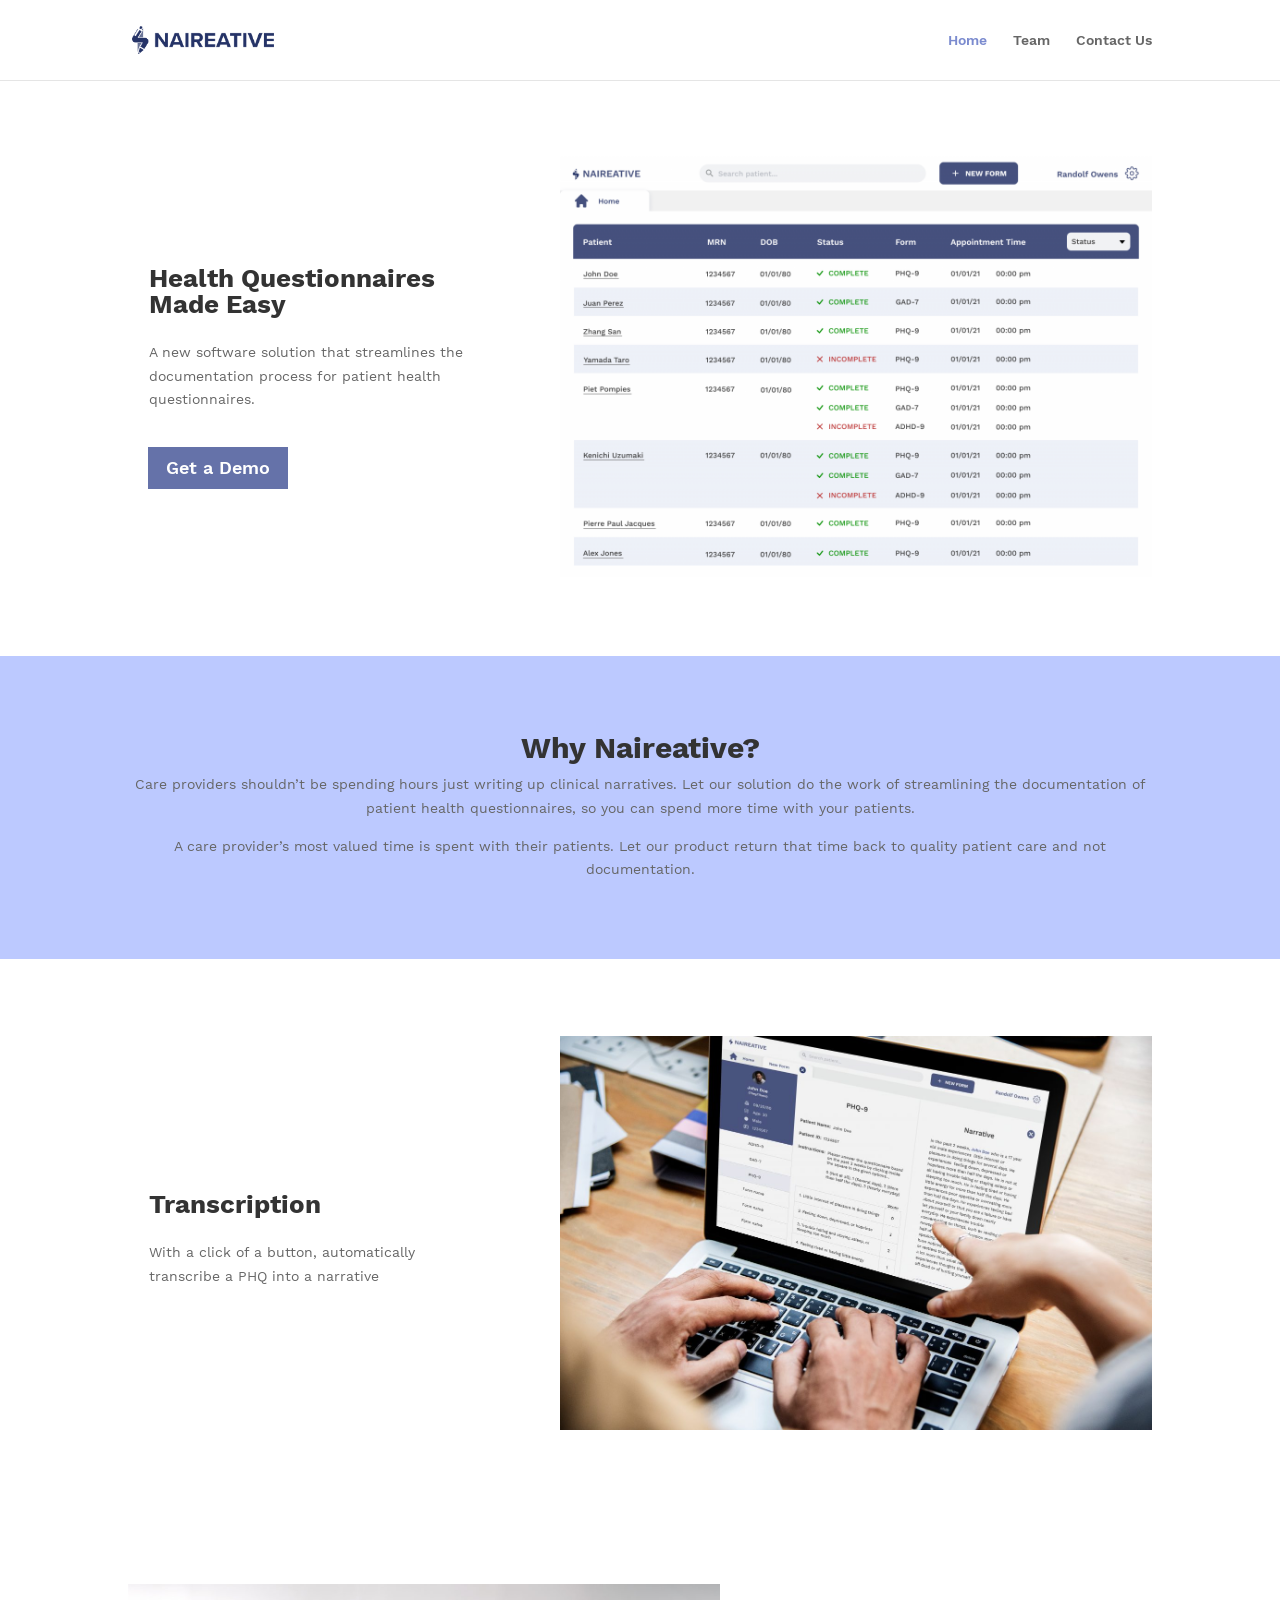
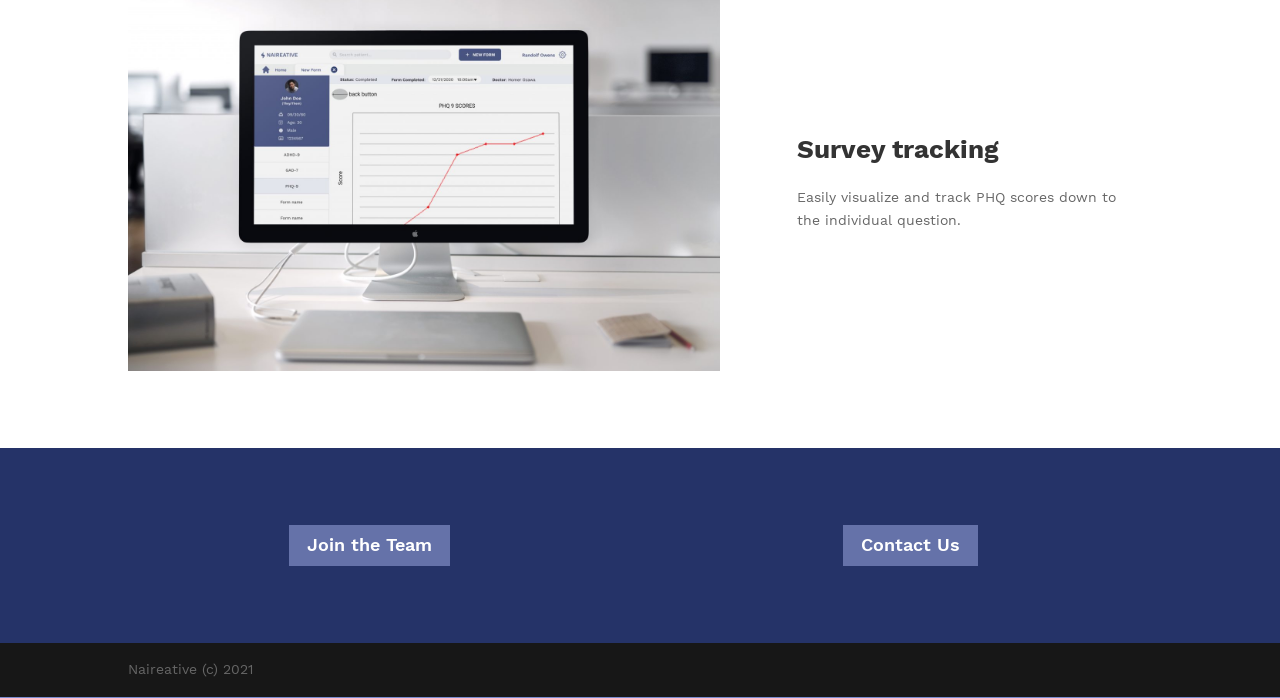
==== commit 58f03581: "https?" ====
--- a/index.html
+++ b/index.html
@@ -312,7 +312,7 @@
 /* <![CDATA[ */
 var DIVI = {"item_count":"%d Item","items_count":"%d Items"};
 var et_shortcodes_strings = {"previous":"Previous","next":"Next"};
-var et_pb_custom = {"ajaxurl":"https:\/\/naireative.github.io\/wp-admin\/admin-ajax.php","images_uri":"https:\/\/naireative.github.io\/wp-content\/themes\/Divi\/images","builder_images_uri":"https:\/\/naireative.github.io\/wp-content\/themes\/Divi\/includes\/builder\/images","et_frontend_nonce":"61561ef924","subscription_failed":"Please, check the fields below to make sure you entered the correct information.","et_ab_log_nonce":"81a1d2cfe2","fill_message":"Please, fill in the following fields:","contact_error_message":"Please, fix the following errors:","invalid":"Invalid email","captcha":"Captcha","prev":"Prev","previous":"Previous","next":"Next","wrong_captcha":"You entered the wrong number in captcha.","wrong_checkbox":"Checkbox","ignore_waypoints":"no","is_divi_theme_used":"1","widget_search_selector":".widget_search","ab_tests":[],"is_ab_testing_active":"","page_id":"44","unique_test_id":"","ab_bounce_rate":"5","is_cache_plugin_active":"no","is_shortcode_tracking":"","tinymce_uri":""}; var et_builder_utils_params = {"condition":{"diviTheme":true,"extraTheme":false},"scrollLocations":["app","top"],"builderScrollLocations":{"desktop":"app","tablet":"app","phone":"app"},"onloadScrollLocation":"app","builderType":"fe"}; var et_frontend_scripts = {"builderCssContainerPrefix":"#et-boc","builderCssLayoutPrefix":"#et-boc .et-l"};
+var et_pb_custom = {"ajaxurl":"https:\/\/naireative.github.io\/wp-admin\/admin-ajax.php","images_uri":"https:\/\/naireative.github.io\/wp-content\/themes\/Divi\/images","builder_images_uri":"https:\/\/naireative.github.io\/wp-content\/themes\/Divi\/includes\/builder\/images","et_frontend_nonce":"493de038f1","subscription_failed":"Please, check the fields below to make sure you entered the correct information.","et_ab_log_nonce":"1529fc3d6c","fill_message":"Please, fill in the following fields:","contact_error_message":"Please, fix the following errors:","invalid":"Invalid email","captcha":"Captcha","prev":"Prev","previous":"Previous","next":"Next","wrong_captcha":"You entered the wrong number in captcha.","wrong_checkbox":"Checkbox","ignore_waypoints":"no","is_divi_theme_used":"1","widget_search_selector":".widget_search","ab_tests":[],"is_ab_testing_active":"","page_id":"44","unique_test_id":"","ab_bounce_rate":"5","is_cache_plugin_active":"no","is_shortcode_tracking":"","tinymce_uri":""}; var et_builder_utils_params = {"condition":{"diviTheme":true,"extraTheme":false},"scrollLocations":["app","top"],"builderScrollLocations":{"desktop":"app","tablet":"app","phone":"app"},"onloadScrollLocation":"app","builderType":"fe"}; var et_frontend_scripts = {"builderCssContainerPrefix":"#et-boc","builderCssLayoutPrefix":"#et-boc .et-l"};
 var et_pb_box_shadow_elements = [];
 var et_pb_motion_elements = {"desktop":[{"id":".et_pb_section_1","start":0,"midStart":50,"midEnd":50,"end":100,"startValue":0,"midValue":100,"endValue":100,"resolver":"opacity","module_type":"et_pb_section","trigger_start":"middle","trigger_end":"middle"}],"tablet":[{"id":".et_pb_section_1","start":0,"midStart":50,"midEnd":50,"end":100,"startValue":0,"midValue":100,"endValue":100,"resolver":"opacity","module_type":"et_pb_section","trigger_start":"middle","trigger_end":"middle"}],"phone":[{"id":".et_pb_section_1","start":0,"midStart":50,"midEnd":50,"end":100,"startValue":0,"midValue":100,"endValue":100,"resolver":"opacity","module_type":"et_pb_section","trigger_start":"middle","trigger_end":"middle"}]};
 var et_pb_sticky_elements = [];
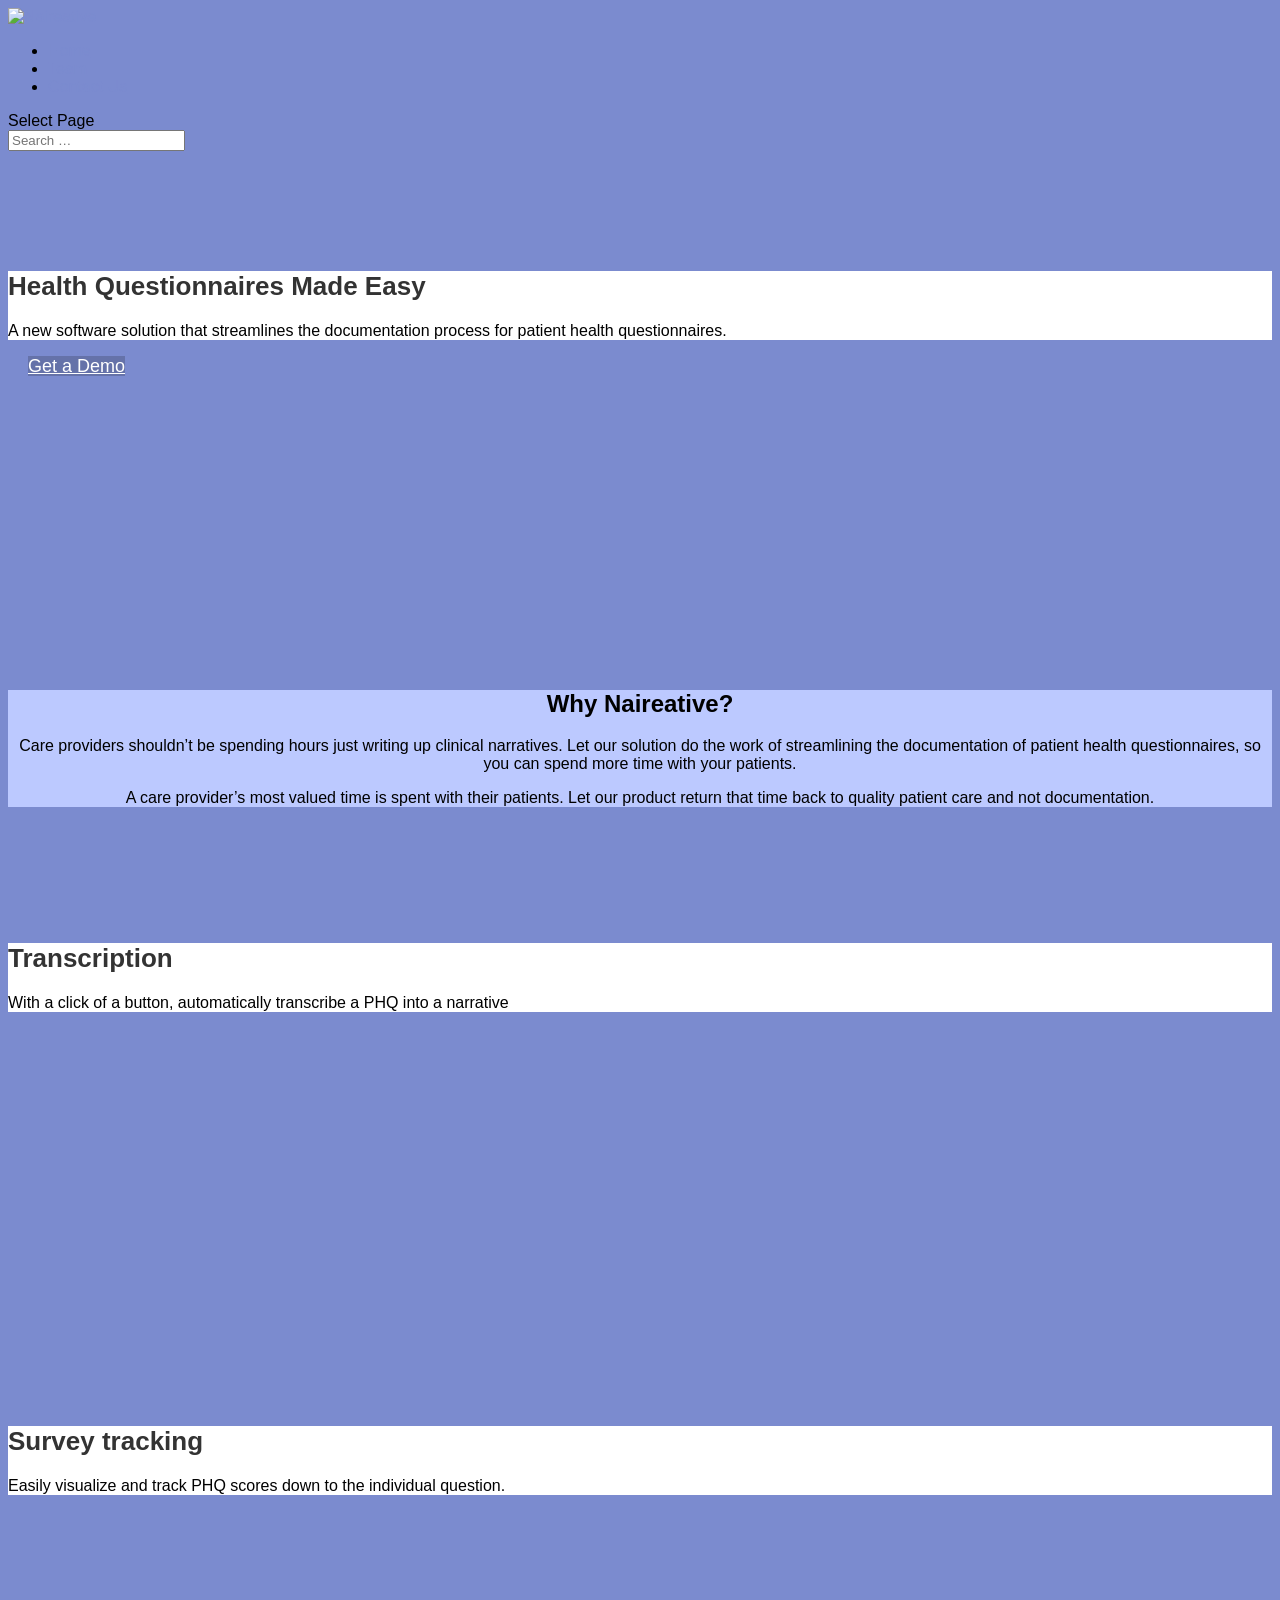
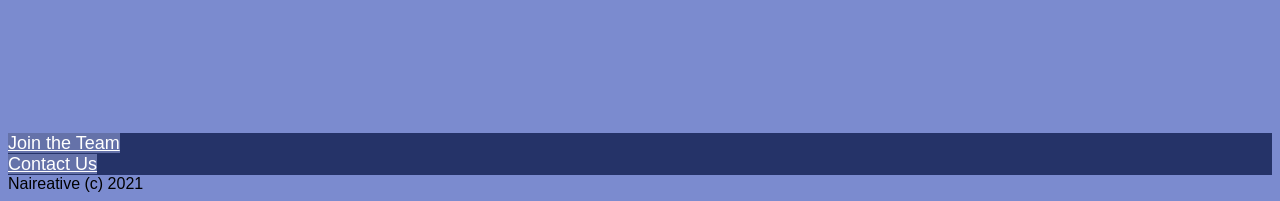
==== commit 6d46795b: "Rename references to https://naireative.com/" ====
--- a/index.html
+++ b/index.html
@@ -3,21 +3,21 @@
 <head>
 	<meta charset="UTF-8">
 <meta http-equiv="X-UA-Compatible" content="IE=edge">
-	<link rel="pingback" href="https://naireative.github.io/xmlrpc.php">
+	<link rel="pingback" href="https://naireative.com/xmlrpc.php">
 
 	<script type="text/javascript">
 		document.documentElement.className = 'js';
 	</script>
 
 	<title>Naireative</title>
-<style id="et-divi-userfonts">@font-face { font-family: "Work Sans Bold"; font-display: swap;  src: url("https://naireative.github.io/wp-content/uploads/et-fonts/WorkSans-Bold.ttf") format("truetype"); }@font-face { font-family: "Work Sans Regular"; font-display: swap;  src: url("https://naireative.github.io/wp-content/uploads/et-fonts/WorkSans-Regular.ttf") format("truetype"); }@font-face { font-family: "Work Sans Semibold"; font-display: swap;  src: url("https://naireative.github.io/wp-content/uploads/et-fonts/WorkSans-SemiBold.ttf") format("truetype"); }</style>
+<style id="et-divi-userfonts">@font-face { font-family: "Work Sans Bold"; font-display: swap;  src: url("https://naireative.com/wp-content/uploads/et-fonts/WorkSans-Bold.ttf") format("truetype"); }@font-face { font-family: "Work Sans Regular"; font-display: swap;  src: url("https://naireative.com/wp-content/uploads/et-fonts/WorkSans-Regular.ttf") format("truetype"); }@font-face { font-family: "Work Sans Semibold"; font-display: swap;  src: url("https://naireative.com/wp-content/uploads/et-fonts/WorkSans-SemiBold.ttf") format("truetype"); }</style>
 <meta name="robots" content="max-image-preview:large">
 <link rel="dns-prefetch" href="//fonts.googleapis.com">
 <link rel="dns-prefetch" href="//s.w.org">
-<link rel="alternate" type="application/rss+xml" title="Naireative &raquo; Feed" href="https://naireative.github.io/feed/">
-<link rel="alternate" type="application/rss+xml" title="Naireative &raquo; Comments Feed" href="https://naireative.github.io/comments/feed/">
+<link rel="alternate" type="application/rss+xml" title="Naireative &raquo; Feed" href="https://naireative.com/feed/">
+<link rel="alternate" type="application/rss+xml" title="Naireative &raquo; Comments Feed" href="https://naireative.com/comments/feed/">
 		<script type="text/javascript">
-			window._wpemojiSettings = {"baseUrl":"https:\/\/s.w.org\/images\/core\/emoji\/13.0.1\/72x72\/","ext":".png","svgUrl":"https:\/\/s.w.org\/images\/core\/emoji\/13.0.1\/svg\/","svgExt":".svg","source":{"concatemoji":"https:\/\/naireative.github.io\/wp-includes\/js\/wp-emoji-release.min.js?ver=5.7.1"}};
+			window._wpemojiSettings = {"baseUrl":"https:\/\/s.w.org\/images\/core\/emoji\/13.0.1\/72x72\/","ext":".png","svgUrl":"https:\/\/s.w.org\/images\/core\/emoji\/13.0.1\/svg\/","svgExt":".svg","source":{"concatemoji":"https:\/\/naireative.com\/wp-includes\/js\/wp-emoji-release.min.js?ver=5.7.1"}};
 			!function(e,a,t){var n,r,o,i=a.createElement("canvas"),p=i.getContext&&i.getContext("2d");function s(e,t){var a=String.fromCharCode;p.clearRect(0,0,i.width,i.height),p.fillText(a.apply(this,e),0,0);e=i.toDataURL();return p.clearRect(0,0,i.width,i.height),p.fillText(a.apply(this,t),0,0),e===i.toDataURL()}function c(e){var t=a.createElement("script");t.src=e,t.defer=t.type="text/javascript",a.getElementsByTagName("head")[0].appendChild(t)}for(o=Array("flag","emoji"),t.supports={everything:!0,everythingExceptFlag:!0},r=0;r<o.length;r++)t.supports[o[r]]=function(e){if(!p||!p.fillText)return!1;switch(p.textBaseline="top",p.font="600 32px Arial",e){case"flag":return s([127987,65039,8205,9895,65039],[127987,65039,8203,9895,65039])?!1:!s([55356,56826,55356,56819],[55356,56826,8203,55356,56819])&&!s([55356,57332,56128,56423,56128,56418,56128,56421,56128,56430,56128,56423,56128,56447],[55356,57332,8203,56128,56423,8203,56128,56418,8203,56128,56421,8203,56128,56430,8203,56128,56423,8203,56128,56447]);case"emoji":return!s([55357,56424,8205,55356,57212],[55357,56424,8203,55356,57212])}return!1}(o[r]),t.supports.everything=t.supports.everything&&t.supports[o[r]],"flag"!==o[r]&&(t.supports.everythingExceptFlag=t.supports.everythingExceptFlag&&t.supports[o[r]]);t.supports.everythingExceptFlag=t.supports.everythingExceptFlag&&!t.supports.flag,t.DOMReady=!1,t.readyCallback=function(){t.DOMReady=!0},t.supports.everything||(n=function(){t.readyCallback()},a.addEventListener?(a.addEventListener("DOMContentLoaded",n,!1),e.addEventListener("load",n,!1)):(e.attachEvent("onload",n),a.attachEvent("onreadystatechange",function(){"complete"===a.readyState&&t.readyCallback()})),(n=t.source||{}).concatemoji?c(n.concatemoji):n.wpemoji&&n.twemoji&&(c(n.twemoji),c(n.wpemoji)))}(window,document,window._wpemojiSettings);
 		</script>
 		<meta content="Divi v.4.9.4" name="generator">
@@ -33,28 +33,28 @@
 	background: none !important;
 	padding: 0 !important;
 }</style>
-	<link rel="stylesheet" id="wp-block-library-css" href="https://naireative.github.io/wp-content/plugins/gutenberg/build/block-library/style.css?ver=10.4.1" type="text/css" media="all">
-<link rel="stylesheet" id="divi-style-css" href="https://naireative.github.io/wp-content/themes/Divi/style.css?ver=4.9.4" type="text/css" media="all">
+	<link rel="stylesheet" id="wp-block-library-css" href="https://naireative.com/wp-content/plugins/gutenberg/build/block-library/style.css?ver=10.4.1" type="text/css" media="all">
+<link rel="stylesheet" id="divi-style-css" href="https://naireative.com/wp-content/themes/Divi/style.css?ver=4.9.4" type="text/css" media="all">
 <link rel="stylesheet" id="et-builder-googlefonts-cached-css" href="http://fonts.googleapis.com/css?family=Work+Sans:100,200,300,regular,500,600,700,800,900,100italic,200italic,300italic,italic,500italic,600italic,700italic,800italic,900italic&#038;subset=latin,latin-ext&#038;display=swap" type="text/css" media="all">
-<link rel="stylesheet" id="dashicons-css" href="https://naireative.github.io/wp-includes/css/dashicons.min.css?ver=5.7.1" type="text/css" media="all">
-<script type="text/javascript" src="https://naireative.github.io/wp-includes/js/jquery/jquery.min.js?ver=3.5.1" id="jquery-core-js"></script>
-<script type="text/javascript" src="https://naireative.github.io/wp-includes/js/jquery/jquery-migrate.min.js?ver=3.3.2" id="jquery-migrate-js"></script>
-<link rel="https://api.w.org/" href="https://naireative.github.io/wp-json/">
-<link rel="alternate" type="application/json" href="https://naireative.github.io/wp-json/wp/v2/pages/44">
-<link rel="EditURI" type="application/rsd+xml" title="RSD" href="https://naireative.github.io/xmlrpc.php?rsd">
-<link rel="wlwmanifest" type="application/wlwmanifest+xml" href="https://naireative.github.io/wp-includes/wlwmanifest.xml"> 
+<link rel="stylesheet" id="dashicons-css" href="https://naireative.com/wp-includes/css/dashicons.min.css?ver=5.7.1" type="text/css" media="all">
+<script type="text/javascript" src="https://naireative.com/wp-includes/js/jquery/jquery.min.js?ver=3.5.1" id="jquery-core-js"></script>
+<script type="text/javascript" src="https://naireative.com/wp-includes/js/jquery/jquery-migrate.min.js?ver=3.3.2" id="jquery-migrate-js"></script>
+<link rel="https://api.w.org/" href="https://naireative.com/wp-json/">
+<link rel="alternate" type="application/json" href="https://naireative.com/wp-json/wp/v2/pages/44">
+<link rel="EditURI" type="application/rsd+xml" title="RSD" href="https://naireative.com/xmlrpc.php?rsd">
+<link rel="wlwmanifest" type="application/wlwmanifest+xml" href="https://naireative.com/wp-includes/wlwmanifest.xml"> 
 <meta name="generator" content="WordPress 5.7.1">
-<link rel="canonical" href="https://naireative.github.io/">
-<link rel="shortlink" href="https://naireative.github.io/">
-<link rel="alternate" type="application/json+oembed" href="https://naireative.github.io/wp-json/oembed/1.0/embed?url=https%3A%2F%2Fnaireative.github.io%2F">
-<link rel="alternate" type="text/xml+oembed" href="https://naireative.github.io/wp-json/oembed/1.0/embed?url=https%3A%2F%2Fnaireative.github.io%2F&#038;format=xml">
+<link rel="canonical" href="https://naireative.com/">
+<link rel="shortlink" href="https://naireative.com/">
+<link rel="alternate" type="application/json+oembed" href="https://naireative.com/wp-json/oembed/1.0/embed?url=https%3A%2F%2Fnaireative.com%2F">
+<link rel="alternate" type="text/xml+oembed" href="https://naireative.com/wp-json/oembed/1.0/embed?url=https%3A%2F%2Fnaireative.com%2F&#038;format=xml">
 <meta name="viewport" content="width=device-width, initial-scale=1.0, maximum-scale=1.0, user-scalable=0">
-<link rel="preload" href="https://naireative.github.io/wp-content/themes/Divi/core/admin/fonts/modules.ttf" as="font" crossorigin="anonymous">
+<link rel="preload" href="https://naireative.com/wp-content/themes/Divi/core/admin/fonts/modules.ttf" as="font" crossorigin="anonymous">
 <style type="text/css" id="custom-background-css">body.custom-background { background-color: #7b8bcf; }</style>
-	<link rel="icon" href="https://naireative.github.io/wp-content/uploads/2021/04/cropped-Naireative-Website-Icon-32x32.png" sizes="32x32">
-<link rel="icon" href="https://naireative.github.io/wp-content/uploads/2021/04/cropped-Naireative-Website-Icon-192x192.png" sizes="192x192">
-<link rel="apple-touch-icon" href="https://naireative.github.io/wp-content/uploads/2021/04/cropped-Naireative-Website-Icon-180x180.png">
-<meta name="msapplication-TileImage" content="https://naireative.github.io/wp-content/uploads/2021/04/cropped-Naireative-Website-Icon-270x270.png">
+	<link rel="icon" href="https://naireative.com/wp-content/uploads/2021/04/cropped-Naireative-Website-Icon-32x32.png" sizes="32x32">
+<link rel="icon" href="https://naireative.com/wp-content/uploads/2021/04/cropped-Naireative-Website-Icon-192x192.png" sizes="192x192">
+<link rel="apple-touch-icon" href="https://naireative.com/wp-content/uploads/2021/04/cropped-Naireative-Website-Icon-180x180.png">
+<meta name="msapplication-TileImage" content="https://naireative.com/wp-content/uploads/2021/04/cropped-Naireative-Website-Icon-270x270.png">
 <style id="et-divi-customizer-global-cached-inline-styles">.woocommerce #respond input#submit,.woocommerce-page #respond input#submit,.woocommerce #content input.button,.woocommerce-page #content input.button,.woocommerce-message,.woocommerce-error,.woocommerce-info{background:#7b8bcf!important}#et_search_icon:hover,.mobile_menu_bar:before,.mobile_menu_bar:after,.et_toggle_slide_menu:after,.et-social-icon a:hover,.et_pb_sum,.et_pb_pricing li a,.et_pb_pricing_table_button,.et_overlay:before,.entry-summary p.price ins,.woocommerce div.product span.price,.woocommerce-page div.product span.price,.woocommerce #content div.product span.price,.woocommerce-page #content div.product span.price,.woocommerce div.product p.price,.woocommerce-page div.product p.price,.woocommerce #content div.product p.price,.woocommerce-page #content div.product p.price,.et_pb_member_social_links a:hover,.woocommerce .star-rating span:before,.woocommerce-page .star-rating span:before,.et_pb_widget li a:hover,.et_pb_filterable_portfolio .et_pb_portfolio_filters li a.active,.et_pb_filterable_portfolio .et_pb_portofolio_pagination ul li a.active,.et_pb_gallery .et_pb_gallery_pagination ul li a.active,.wp-pagenavi span.current,.wp-pagenavi a:hover,.nav-single a,.tagged_as a,.posted_in a{color:#7b8bcf}.et_pb_contact_submit,.et_password_protected_form .et_submit_button,.et_pb_bg_layout_light .et_pb_newsletter_button,.comment-reply-link,.form-submit .et_pb_button,.et_pb_bg_layout_light .et_pb_promo_button,.et_pb_bg_layout_light .et_pb_more_button,.woocommerce a.button.alt,.woocommerce-page a.button.alt,.woocommerce button.button.alt,.woocommerce button.button.alt.disabled,.woocommerce-page button.button.alt,.woocommerce-page button.button.alt.disabled,.woocommerce input.button.alt,.woocommerce-page input.button.alt,.woocommerce #respond input#submit.alt,.woocommerce-page #respond input#submit.alt,.woocommerce #content input.button.alt,.woocommerce-page #content input.button.alt,.woocommerce a.button,.woocommerce-page a.button,.woocommerce button.button,.woocommerce-page button.button,.woocommerce input.button,.woocommerce-page input.button,.et_pb_contact p input[type="checkbox"]:checked+label i:before,.et_pb_bg_layout_light.et_pb_module.et_pb_button{color:#7b8bcf}.footer-widget h4{color:#7b8bcf}.et-search-form,.nav li ul,.et_mobile_menu,.footer-widget li:before,.et_pb_pricing li:before,blockquote{border-color:#7b8bcf}.et_pb_counter_amount,.et_pb_featured_table .et_pb_pricing_heading,.et_quote_content,.et_link_content,.et_audio_content,.et_pb_post_slider.et_pb_bg_layout_dark,.et_slide_in_menu_container,.et_pb_contact p input[type="radio"]:checked+label i:before{background-color:#7b8bcf}a{color:#7b8bcf}#top-header,#et-secondary-nav li ul{background-color:#7b8bcf}#top-menu li.current-menu-ancestor>a,#top-menu li.current-menu-item>a,#top-menu li.current_page_item>a,.et_color_scheme_red #top-menu li.current-menu-ancestor>a,.et_color_scheme_red #top-menu li.current-menu-item>a,.et_color_scheme_red #top-menu li.current_page_item>a,.et_color_scheme_pink #top-menu li.current-menu-ancestor>a,.et_color_scheme_pink #top-menu li.current-menu-item>a,.et_color_scheme_pink #top-menu li.current_page_item>a,.et_color_scheme_orange #top-menu li.current-menu-ancestor>a,.et_color_scheme_orange #top-menu li.current-menu-item>a,.et_color_scheme_orange #top-menu li.current_page_item>a,.et_color_scheme_green #top-menu li.current-menu-ancestor>a,.et_color_scheme_green #top-menu li.current-menu-item>a,.et_color_scheme_green #top-menu li.current_page_item>a{color:#7b8bcf}#footer-widgets .footer-widget a,#footer-widgets .footer-widget li a,#footer-widgets .footer-widget li a:hover{color:#ffffff}.footer-widget{color:#ffffff}#main-footer .footer-widget h4{color:#7b8bcf}.footer-widget li:before{border-color:#7b8bcf}#footer-bottom .et-social-icon a{font-size:14px}body .et_pb_button,.woocommerce a.button.alt,.woocommerce-page a.button.alt,.woocommerce button.button.alt,.woocommerce button.button.alt.disabled,.woocommerce-page button.button.alt,.woocommerce-page button.button.alt.disabled,.woocommerce input.button.alt,.woocommerce-page input.button.alt,.woocommerce #respond input#submit.alt,.woocommerce-page #respond input#submit.alt,.woocommerce #content input.button.alt,.woocommerce-page #content input.button.alt,.woocommerce a.button,.woocommerce-page a.button,.woocommerce button.button,.woocommerce-page button.button,.woocommerce input.button,.woocommerce-page input.button,.woocommerce #respond input#submit,.woocommerce-page #respond input#submit,.woocommerce #content input.button,.woocommerce-page #content input.button,.woocommerce-message a.button.wc-forward{font-size:18px;background-color:#6572a9;border-width:0px!important;border-radius:0px}body.et_pb_button_helper_class .et_pb_button,body.et_pb_button_helper_class .et_pb_module.et_pb_button,.woocommerce.et_pb_button_helper_class a.button.alt,.woocommerce-page.et_pb_button_helper_class a.button.alt,.woocommerce.et_pb_button_helper_class button.button.alt,.woocommerce.et_pb_button_helper_class button.button.alt.disabled,.woocommerce-page.et_pb_button_helper_class button.button.alt,.woocommerce-page.et_pb_button_helper_class button.button.alt.disabled,.woocommerce.et_pb_button_helper_class input.button.alt,.woocommerce-page.et_pb_button_helper_class input.button.alt,.woocommerce.et_pb_button_helper_class #respond input#submit.alt,.woocommerce-page.et_pb_button_helper_class #respond input#submit.alt,.woocommerce.et_pb_button_helper_class #content input.button.alt,.woocommerce-page.et_pb_button_helper_class #content input.button.alt,.woocommerce.et_pb_button_helper_class a.button,.woocommerce-page.et_pb_button_helper_class a.button,.woocommerce.et_pb_button_helper_class button.button,.woocommerce-page.et_pb_button_helper_class button.button,.woocommerce.et_pb_button_helper_class input.button,.woocommerce-page.et_pb_button_helper_class input.button,.woocommerce.et_pb_button_helper_class #respond input#submit,.woocommerce-page.et_pb_button_helper_class #respond input#submit,.woocommerce.et_pb_button_helper_class #content input.button,.woocommerce-page.et_pb_button_helper_class #content input.button{color:#ffffff}body .et_pb_button:after,.woocommerce a.button.alt:after,.woocommerce-page a.button.alt:after,.woocommerce button.button.alt:after,.woocommerce-page button.button.alt:after,.woocommerce input.button.alt:after,.woocommerce-page input.button.alt:after,.woocommerce #respond input#submit.alt:after,.woocommerce-page #respond input#submit.alt:after,.woocommerce #content input.button.alt:after,.woocommerce-page #content input.button.alt:after,.woocommerce a.button:after,.woocommerce-page a.button:after,.woocommerce button.button:after,.woocommerce-page button.button:after,.woocommerce input.button:after,.woocommerce-page input.button:after,.woocommerce #respond input#submit:after,.woocommerce-page #respond input#submit:after,.woocommerce #content input.button:after,.woocommerce-page #content input.button:after{font-size:28.8px}body .et_pb_bg_layout_light.et_pb_button:hover,body .et_pb_bg_layout_light .et_pb_button:hover,body .et_pb_button:hover{color:#ffffff!important;background-color:#46517e}.woocommerce a.button.alt:hover,.woocommerce-page a.button.alt:hover,.woocommerce button.button.alt:hover,.woocommerce button.button.alt.disabled:hover,.woocommerce-page button.button.alt:hover,.woocommerce-page button.button.alt.disabled:hover,.woocommerce input.button.alt:hover,.woocommerce-page input.button.alt:hover,.woocommerce #respond input#submit.alt:hover,.woocommerce-page #respond input#submit.alt:hover,.woocommerce #content input.button.alt:hover,.woocommerce-page #content input.button.alt:hover,.woocommerce a.button:hover,.woocommerce-page a.button:hover,.woocommerce button.button:hover,.woocommerce-page button.button:hover,.woocommerce input.button:hover,.woocommerce-page input.button:hover,.woocommerce #respond input#submit:hover,.woocommerce-page #respond input#submit:hover,.woocommerce #content input.button:hover,.woocommerce-page #content input.button:hover{color:#ffffff!important;background-color:#46517e!important}h1,h2,h3,h4,h5,h6,.et_quote_content blockquote p,.et_pb_slide_description .et_pb_slide_title{font-weight:bold;font-style:normal;text-transform:none;text-decoration:none}.et_slide_in_menu_container,.et_slide_in_menu_container .et-search-field{letter-spacing:px}.et_slide_in_menu_container .et-search-field::-moz-placeholder{letter-spacing:px}.et_slide_in_menu_container .et-search-field::-webkit-input-placeholder{letter-spacing:px}.et_slide_in_menu_container .et-search-field:-ms-input-placeholder{letter-spacing:px}@media only screen and (min-width:981px){#logo{max-height:36%}.et_pb_svg_logo #logo{height:36%}.et_header_style_centered.et_hide_primary_logo #main-header:not(.et-fixed-header) .logo_container,.et_header_style_centered.et_hide_fixed_logo #main-header.et-fixed-header .logo_container{height:11.88px}.et-fixed-header#top-header,.et-fixed-header#top-header #et-secondary-nav li ul{background-color:#7b8bcf}.et-fixed-header #top-menu li.current-menu-ancestor>a,.et-fixed-header #top-menu li.current-menu-item>a,.et-fixed-header #top-menu li.current_page_item>a{color:#7b8bcf!important}}@media only screen and (min-width:1350px){.et_pb_row{padding:27px 0}.et_pb_section{padding:54px 0}.single.et_pb_pagebuilder_layout.et_full_width_page .et_post_meta_wrapper{padding-top:81px}.et_pb_fullwidth_section{padding:0}}	h1,h2,h3,h4,h5,h6{font-family:'Work Sans Bold',Helvetica,Arial,Lucida,sans-serif}body,input,textarea,select{font-family:'Work Sans Regular',Helvetica,Arial,Lucida,sans-serif}.et_pb_button{font-family:'Work Sans Semibold',Helvetica,Arial,Lucida,sans-serif}#main-header,#et-top-navigation{font-family:'Work Sans Semibold',Helvetica,Arial,Lucida,sans-serif}#top-header .container{font-family:'Work Sans Regular',Helvetica,Arial,Lucida,sans-serif}</style>
 </head>
 <body class="home page-template-default page page-id-44 custom-background et_button_no_icon et_pb_button_helper_class et_fixed_nav et_show_nav et_primary_nav_dropdown_animation_fade et_secondary_nav_dropdown_animation_fade et_header_style_left et_pb_footer_columns1 et_cover_background et_pb_gutter et_pb_gutters3 et_pb_pagebuilder_layout et_smooth_scroll et_no_sidebar et_divi_theme et-db et_minified_js et_minified_css">
@@ -66,16 +66,16 @@
 			<div class="container clearfix et_menu_container">
 							<div class="logo_container">
 					<span class="logo_helper"></span>
-					<a href="https://naireative.github.io/">
-						<img src="https://naireative.github.io/wp-content/uploads/2021/04/Naireative-Logo-Website-3.png" alt="Naireative" id="logo" data-height-percentage="36">
+					<a href="https://naireative.com/">
+						<img src="https://naireative.com/wp-content/uploads/2021/04/Naireative-Logo-Website-3.png" alt="Naireative" id="logo" data-height-percentage="36">
 					</a>
 				</div>
 							<div id="et-top-navigation" data-height="66" data-fixed-height="40">
 											<nav id="top-menu-nav">
 						<ul id="top-menu" class="nav">
-<li id="menu-item-23" class="menu-item menu-item-type-custom menu-item-object-custom current-menu-item current_page_item menu-item-home menu-item-23"><a href="https://naireative.github.io/" aria-current="page">Home</a></li>
-<li id="menu-item-75" class="menu-item menu-item-type-post_type menu-item-object-page menu-item-75"><a href="https://naireative.github.io/team/">Team</a></li>
-<li id="menu-item-26" class="menu-item menu-item-type-post_type menu-item-object-page menu-item-26"><a href="https://naireative.github.io/contact/">Contact Us</a></li>
+<li id="menu-item-23" class="menu-item menu-item-type-custom menu-item-object-custom current-menu-item current_page_item menu-item-home menu-item-23"><a href="https://naireative.com/" aria-current="page">Home</a></li>
+<li id="menu-item-75" class="menu-item menu-item-type-post_type menu-item-object-page menu-item-75"><a href="https://naireative.com/team/">Team</a></li>
+<li id="menu-item-26" class="menu-item menu-item-type-post_type menu-item-object-page menu-item-26"><a href="https://naireative.com/contact/">Contact Us</a></li>
 </ul>						</nav>
 					
 					
@@ -90,7 +90,7 @@
 			</div> <!-- .container -->
 			<div class="et_search_outer">
 				<div class="container et_search_form_container">
-					<form role="search" method="get" class="et-search-form" action="https://naireative.github.io/">
+					<form role="search" method="get" class="et-search-form" action="https://naireative.com/">
 					<input type="search" class="et-search-field" placeholder="Search &hellip;" value="" name="s" title="Search for:">					</form>
 					<span class="et_close_search_field"></span>
 				</div>
@@ -135,7 +135,7 @@
 <p><!-- /wp:cover --></p>
 </div>
 			</div> <!-- .et_pb_text --><div class="et_pb_button_module_wrapper et_pb_button_0_wrapper et_pb_button_alignment_left et_pb_module ">
-				<a class="et_pb_button et_pb_button_0 et_animated et_pb_bg_layout_light" href="https://naireative.github.io/contact/">Get a Demo</a>
+				<a class="et_pb_button et_pb_button_0 et_animated et_pb_bg_layout_light" href="https://naireative.com/contact/">Get a Demo</a>
 			</div>
 			</div> <!-- .et_pb_column --><div class="et_pb_column et_pb_column_3_5 et_pb_column_1  et_pb_css_mix_blend_mode_passthrough et-last-child">
 				
@@ -143,7 +143,7 @@
 				<div class="et_pb_module et_pb_image et_pb_image_0 et_animated et-waypoint">
 				
 				
-				<span class="et_pb_image_wrap "><img loading="lazy" src="https://naireative.github.io/wp-content/uploads/2021/04/1.png" alt="" title="1" height="auto" width="auto" srcset="https://naireative.github.io/wp-content/uploads/2021/04/1.png 1440w, https://naireative.github.io/wp-content/uploads/2021/04/1-1280x910.png 1280w, https://naireative.github.io/wp-content/uploads/2021/04/1-980x697.png 980w, https://naireative.github.io/wp-content/uploads/2021/04/1-480x341.png 480w" sizes="(min-width: 0px) and (max-width: 480px) 480px, (min-width: 481px) and (max-width: 980px) 980px, (min-width: 981px) and (max-width: 1280px) 1280px, (min-width: 1281px) 1440px, 100vw" class="wp-image-80"></span>
+				<span class="et_pb_image_wrap "><img loading="lazy" src="https://naireative.com/wp-content/uploads/2021/04/1.png" alt="" title="1" height="auto" width="auto" srcset="https://naireative.com/wp-content/uploads/2021/04/1.png 1440w, https://naireative.com/wp-content/uploads/2021/04/1-1280x910.png 1280w, https://naireative.com/wp-content/uploads/2021/04/1-980x697.png 980w, https://naireative.com/wp-content/uploads/2021/04/1-480x341.png 480w" sizes="(min-width: 0px) and (max-width: 480px) 480px, (min-width: 481px) and (max-width: 980px) 980px, (min-width: 981px) and (max-width: 1280px) 1280px, (min-width: 1281px) 1440px, 100vw" class="wp-image-80"></span>
 			</div>
 			</div> <!-- .et_pb_column -->
 				
@@ -204,7 +204,7 @@
 				<div class="et_pb_module et_pb_image et_pb_image_1 et_animated et-waypoint">
 				
 				
-				<span class="et_pb_image_wrap "><img loading="lazy" src="https://naireative.github.io/wp-content/uploads/2021/04/2.1-scaled.jpg" alt="" title="2.1" height="auto" width="auto" srcset="https://naireative.github.io/wp-content/uploads/2021/04/2.1-scaled.jpg 2560w, https://naireative.github.io/wp-content/uploads/2021/04/2.1-1280x853.jpg 1280w, https://naireative.github.io/wp-content/uploads/2021/04/2.1-980x653.jpg 980w, https://naireative.github.io/wp-content/uploads/2021/04/2.1-480x320.jpg 480w" sizes="(min-width: 0px) and (max-width: 480px) 480px, (min-width: 481px) and (max-width: 980px) 980px, (min-width: 981px) and (max-width: 1280px) 1280px, (min-width: 1281px) 2560px, 100vw" class="wp-image-82"></span>
+				<span class="et_pb_image_wrap "><img loading="lazy" src="https://naireative.com/wp-content/uploads/2021/04/2.1-scaled.jpg" alt="" title="2.1" height="auto" width="auto" srcset="https://naireative.com/wp-content/uploads/2021/04/2.1-scaled.jpg 2560w, https://naireative.com/wp-content/uploads/2021/04/2.1-1280x853.jpg 1280w, https://naireative.com/wp-content/uploads/2021/04/2.1-980x653.jpg 980w, https://naireative.com/wp-content/uploads/2021/04/2.1-480x320.jpg 480w" sizes="(min-width: 0px) and (max-width: 480px) 480px, (min-width: 481px) and (max-width: 980px) 980px, (min-width: 981px) and (max-width: 1280px) 1280px, (min-width: 1281px) 2560px, 100vw" class="wp-image-82"></span>
 			</div>
 			</div> <!-- .et_pb_column -->
 				
@@ -224,7 +224,7 @@
 				<div class="et_pb_module et_pb_image et_pb_image_2 et_animated et-waypoint">
 				
 				
-				<span class="et_pb_image_wrap "><img loading="lazy" src="https://naireative.github.io/wp-content/uploads/2021/04/3.1-scaled.jpg" alt="" title="3.1" height="auto" width="auto" srcset="https://naireative.github.io/wp-content/uploads/2021/04/3.1-scaled.jpg 2560w, https://naireative.github.io/wp-content/uploads/2021/04/3.1-300x197.jpg 300w, https://naireative.github.io/wp-content/uploads/2021/04/3.1-1024x671.jpg 1024w, https://naireative.github.io/wp-content/uploads/2021/04/3.1-768x503.jpg 768w, https://naireative.github.io/wp-content/uploads/2021/04/3.1-1536x1006.jpg 1536w, https://naireative.github.io/wp-content/uploads/2021/04/3.1-2048x1342.jpg 2048w" sizes="(max-width: 2560px) 100vw, 2560px" class="wp-image-84"></span>
+				<span class="et_pb_image_wrap "><img loading="lazy" src="https://naireative.com/wp-content/uploads/2021/04/3.1-scaled.jpg" alt="" title="3.1" height="auto" width="auto" srcset="https://naireative.com/wp-content/uploads/2021/04/3.1-scaled.jpg 2560w, https://naireative.com/wp-content/uploads/2021/04/3.1-300x197.jpg 300w, https://naireative.com/wp-content/uploads/2021/04/3.1-1024x671.jpg 1024w, https://naireative.com/wp-content/uploads/2021/04/3.1-768x503.jpg 768w, https://naireative.com/wp-content/uploads/2021/04/3.1-1536x1006.jpg 1536w, https://naireative.com/wp-content/uploads/2021/04/3.1-2048x1342.jpg 2048w" sizes="(max-width: 2560px) 100vw, 2560px" class="wp-image-84"></span>
 			</div>
 			</div> <!-- .et_pb_column --><div class="et_pb_column et_pb_column_2_5 et_pb_column_6  et_pb_css_mix_blend_mode_passthrough et-last-child">
 				
@@ -259,13 +259,13 @@
 				
 				
 				<div class="et_pb_button_module_wrapper et_pb_button_1_wrapper et_pb_button_alignment_center et_pb_module ">
-				<a class="et_pb_button et_pb_button_1 et_pb_bg_layout_light" href="https://naireative.github.io/contact/">Join the Team</a>
+				<a class="et_pb_button et_pb_button_1 et_pb_bg_layout_light" href="https://naireative.com/contact/">Join the Team</a>
 			</div>
 			</div> <!-- .et_pb_column --><div class="et_pb_column et_pb_column_1_2 et_pb_column_8  et_pb_css_mix_blend_mode_passthrough et-last-child">
 				
 				
 				<div class="et_pb_button_module_wrapper et_pb_button_2_wrapper et_pb_button_alignment_center et_pb_module ">
-				<a class="et_pb_button et_pb_button_2 et_pb_bg_layout_light" href="https://naireative.github.io/contact/">Contact Us</a>
+				<a class="et_pb_button et_pb_button_2 et_pb_bg_layout_light" href="https://naireative.com/contact/">Contact Us</a>
 			</div>
 			</div> <!-- .et_pb_column -->
 				
@@ -312,15 +312,15 @@
 /* <![CDATA[ */
 var DIVI = {"item_count":"%d Item","items_count":"%d Items"};
 var et_shortcodes_strings = {"previous":"Previous","next":"Next"};
-var et_pb_custom = {"ajaxurl":"https:\/\/naireative.github.io\/wp-admin\/admin-ajax.php","images_uri":"https:\/\/naireative.github.io\/wp-content\/themes\/Divi\/images","builder_images_uri":"https:\/\/naireative.github.io\/wp-content\/themes\/Divi\/includes\/builder\/images","et_frontend_nonce":"493de038f1","subscription_failed":"Please, check the fields below to make sure you entered the correct information.","et_ab_log_nonce":"1529fc3d6c","fill_message":"Please, fill in the following fields:","contact_error_message":"Please, fix the following errors:","invalid":"Invalid email","captcha":"Captcha","prev":"Prev","previous":"Previous","next":"Next","wrong_captcha":"You entered the wrong number in captcha.","wrong_checkbox":"Checkbox","ignore_waypoints":"no","is_divi_theme_used":"1","widget_search_selector":".widget_search","ab_tests":[],"is_ab_testing_active":"","page_id":"44","unique_test_id":"","ab_bounce_rate":"5","is_cache_plugin_active":"no","is_shortcode_tracking":"","tinymce_uri":""}; var et_builder_utils_params = {"condition":{"diviTheme":true,"extraTheme":false},"scrollLocations":["app","top"],"builderScrollLocations":{"desktop":"app","tablet":"app","phone":"app"},"onloadScrollLocation":"app","builderType":"fe"}; var et_frontend_scripts = {"builderCssContainerPrefix":"#et-boc","builderCssLayoutPrefix":"#et-boc .et-l"};
+var et_pb_custom = {"ajaxurl":"https:\/\/naireative.com\/wp-admin\/admin-ajax.php","images_uri":"https:\/\/naireative.com\/wp-content\/themes\/Divi\/images","builder_images_uri":"https:\/\/naireative.com\/wp-content\/themes\/Divi\/includes\/builder\/images","et_frontend_nonce":"493de038f1","subscription_failed":"Please, check the fields below to make sure you entered the correct information.","et_ab_log_nonce":"1529fc3d6c","fill_message":"Please, fill in the following fields:","contact_error_message":"Please, fix the following errors:","invalid":"Invalid email","captcha":"Captcha","prev":"Prev","previous":"Previous","next":"Next","wrong_captcha":"You entered the wrong number in captcha.","wrong_checkbox":"Checkbox","ignore_waypoints":"no","is_divi_theme_used":"1","widget_search_selector":".widget_search","ab_tests":[],"is_ab_testing_active":"","page_id":"44","unique_test_id":"","ab_bounce_rate":"5","is_cache_plugin_active":"no","is_shortcode_tracking":"","tinymce_uri":""}; var et_builder_utils_params = {"condition":{"diviTheme":true,"extraTheme":false},"scrollLocations":["app","top"],"builderScrollLocations":{"desktop":"app","tablet":"app","phone":"app"},"onloadScrollLocation":"app","builderType":"fe"}; var et_frontend_scripts = {"builderCssContainerPrefix":"#et-boc","builderCssLayoutPrefix":"#et-boc .et-l"};
 var et_pb_box_shadow_elements = [];
 var et_pb_motion_elements = {"desktop":[{"id":".et_pb_section_1","start":0,"midStart":50,"midEnd":50,"end":100,"startValue":0,"midValue":100,"endValue":100,"resolver":"opacity","module_type":"et_pb_section","trigger_start":"middle","trigger_end":"middle"}],"tablet":[{"id":".et_pb_section_1","start":0,"midStart":50,"midEnd":50,"end":100,"startValue":0,"midValue":100,"endValue":100,"resolver":"opacity","module_type":"et_pb_section","trigger_start":"middle","trigger_end":"middle"}],"phone":[{"id":".et_pb_section_1","start":0,"midStart":50,"midEnd":50,"end":100,"startValue":0,"midValue":100,"endValue":100,"resolver":"opacity","module_type":"et_pb_section","trigger_start":"middle","trigger_end":"middle"}]};
 var et_pb_sticky_elements = [];
 /* ]]> */
 </script>
-<script type="text/javascript" src="https://naireative.github.io/wp-content/themes/Divi/js/custom.unified.js?ver=4.9.4" id="divi-custom-script-js"></script>
-<script type="text/javascript" src="https://naireative.github.io/wp-content/themes/Divi/core/admin/js/common.js?ver=4.9.4" id="et-core-common-js"></script>
-<script type="text/javascript" src="https://naireative.github.io/wp-includes/js/wp-embed.min.js?ver=5.7.1" id="wp-embed-js"></script>
-<style id="et-builder-module-design-44-cached-inline-styles">@font-face{font-family:"Work Sans Bold";font-display:swap;src:url("https://naireative.github.io/wp-content/uploads/et-fonts/WorkSans-Bold.ttf") format("truetype")}@font-face{font-family:"Work Sans Regular";font-display:swap;src:url("https://naireative.github.io/wp-content/uploads/et-fonts/WorkSans-Regular.ttf") format("truetype")}@font-face{font-family:"Work Sans Semibold";font-display:swap;src:url("https://naireative.github.io/wp-content/uploads/et-fonts/WorkSans-SemiBold.ttf") format("truetype")}.et_pb_section_0.et_pb_section{padding-bottom:54px}.et_pb_section_0.section_has_divider.et_pb_top_divider .et_pb_top_inside_divider{background-image:url([data-uri]);background-size:100% 100px;top:0;height:100px;z-index:1;background-color:transparent}.et_pb_row_3{min-height:344.7px;align-items:center}.et_pb_row_2{min-height:344.7px;align-items:center}.et_pb_row_0{min-height:344.7px;align-items:center}.et_pb_text_0{padding-bottom:0px!important;margin-left:0px!important;width:100%}.et_pb_button_0_wrapper{margin-left:20px!important}.et_pb_button_0,.et_pb_button_0:after{transition:all 300ms ease 0ms}.et_pb_button_1,.et_pb_button_1:after{transition:all 300ms ease 0ms}.et_pb_button_2,.et_pb_button_2:after{transition:all 300ms ease 0ms}.et_pb_image_0{padding-bottom:0px;text-align:left;margin-left:0}.et_pb_image_1{padding-bottom:0px;text-align:left;margin-left:0}.et_pb_image_2{padding-bottom:0px;text-align:left;margin-left:0}.et_pb_section_1.et_pb_section{background-color:#bcc9ff!important}.et_pb_section_2.section_has_divider.et_pb_top_divider .et_pb_top_inside_divider{background-image:url([data-uri]);background-size:100% 100px;top:0;height:100px;z-index:1}.et_pb_section_3.section_has_divider.et_pb_top_divider .et_pb_top_inside_divider{background-image:url([data-uri]);background-size:100% 100px;top:0;height:100px;z-index:1}.et_pb_text_2{padding-bottom:0px!important;width:100%}.et_pb_text_3{padding-bottom:0px!important;width:100%}.et_pb_section_4.et_pb_section{background-color:#253368!important}</style>
+<script type="text/javascript" src="https://naireative.com/wp-content/themes/Divi/js/custom.unified.js?ver=4.9.4" id="divi-custom-script-js"></script>
+<script type="text/javascript" src="https://naireative.com/wp-content/themes/Divi/core/admin/js/common.js?ver=4.9.4" id="et-core-common-js"></script>
+<script type="text/javascript" src="https://naireative.com/wp-includes/js/wp-embed.min.js?ver=5.7.1" id="wp-embed-js"></script>
+<style id="et-builder-module-design-44-cached-inline-styles">@font-face{font-family:"Work Sans Bold";font-display:swap;src:url("https://naireative.com/wp-content/uploads/et-fonts/WorkSans-Bold.ttf") format("truetype")}@font-face{font-family:"Work Sans Regular";font-display:swap;src:url("https://naireative.com/wp-content/uploads/et-fonts/WorkSans-Regular.ttf") format("truetype")}@font-face{font-family:"Work Sans Semibold";font-display:swap;src:url("https://naireative.com/wp-content/uploads/et-fonts/WorkSans-SemiBold.ttf") format("truetype")}.et_pb_section_0.et_pb_section{padding-bottom:54px}.et_pb_section_0.section_has_divider.et_pb_top_divider .et_pb_top_inside_divider{background-image:url([data-uri]);background-size:100% 100px;top:0;height:100px;z-index:1;background-color:transparent}.et_pb_row_3{min-height:344.7px;align-items:center}.et_pb_row_2{min-height:344.7px;align-items:center}.et_pb_row_0{min-height:344.7px;align-items:center}.et_pb_text_0{padding-bottom:0px!important;margin-left:0px!important;width:100%}.et_pb_button_0_wrapper{margin-left:20px!important}.et_pb_button_0,.et_pb_button_0:after{transition:all 300ms ease 0ms}.et_pb_button_1,.et_pb_button_1:after{transition:all 300ms ease 0ms}.et_pb_button_2,.et_pb_button_2:after{transition:all 300ms ease 0ms}.et_pb_image_0{padding-bottom:0px;text-align:left;margin-left:0}.et_pb_image_1{padding-bottom:0px;text-align:left;margin-left:0}.et_pb_image_2{padding-bottom:0px;text-align:left;margin-left:0}.et_pb_section_1.et_pb_section{background-color:#bcc9ff!important}.et_pb_section_2.section_has_divider.et_pb_top_divider .et_pb_top_inside_divider{background-image:url([data-uri]);background-size:100% 100px;top:0;height:100px;z-index:1}.et_pb_section_3.section_has_divider.et_pb_top_divider .et_pb_top_inside_divider{background-image:url([data-uri]);background-size:100% 100px;top:0;height:100px;z-index:1}.et_pb_text_2{padding-bottom:0px!important;width:100%}.et_pb_text_3{padding-bottom:0px!important;width:100%}.et_pb_section_4.et_pb_section{background-color:#253368!important}</style>
 </body>
 </html>
